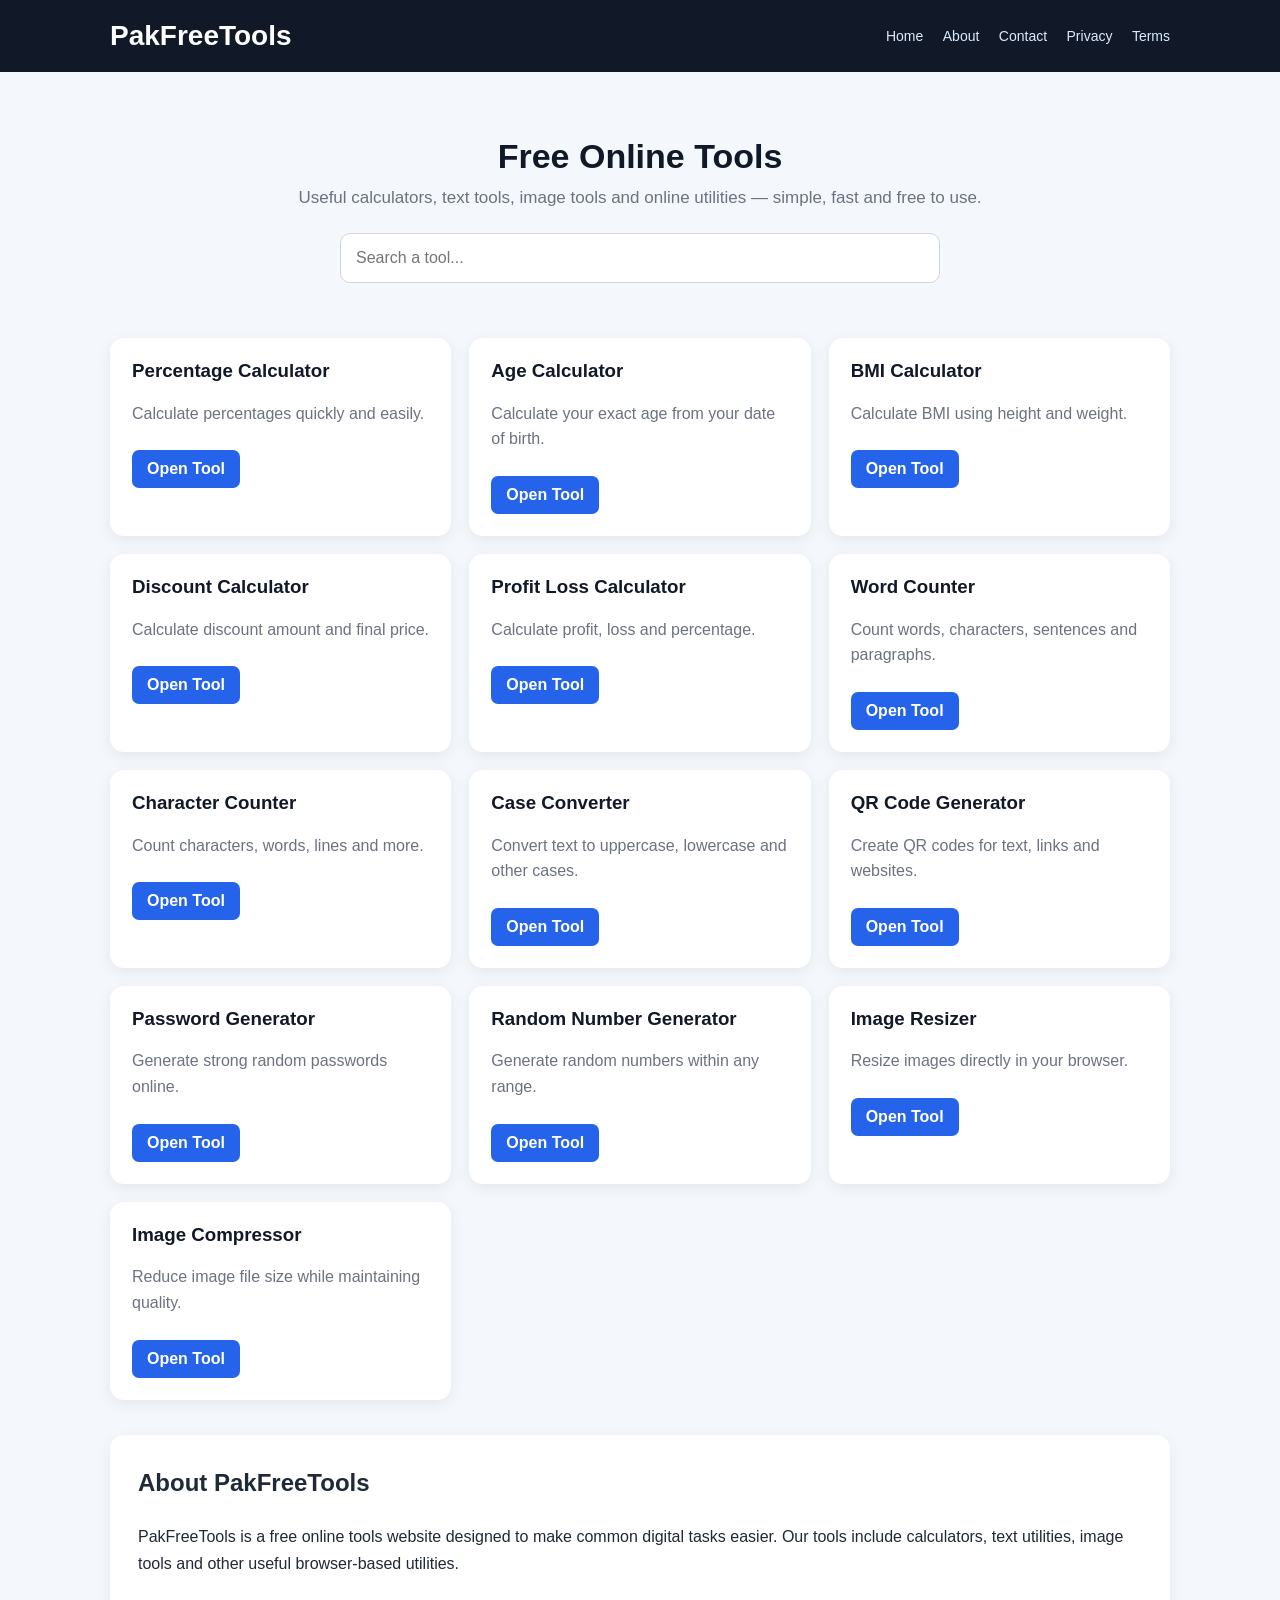
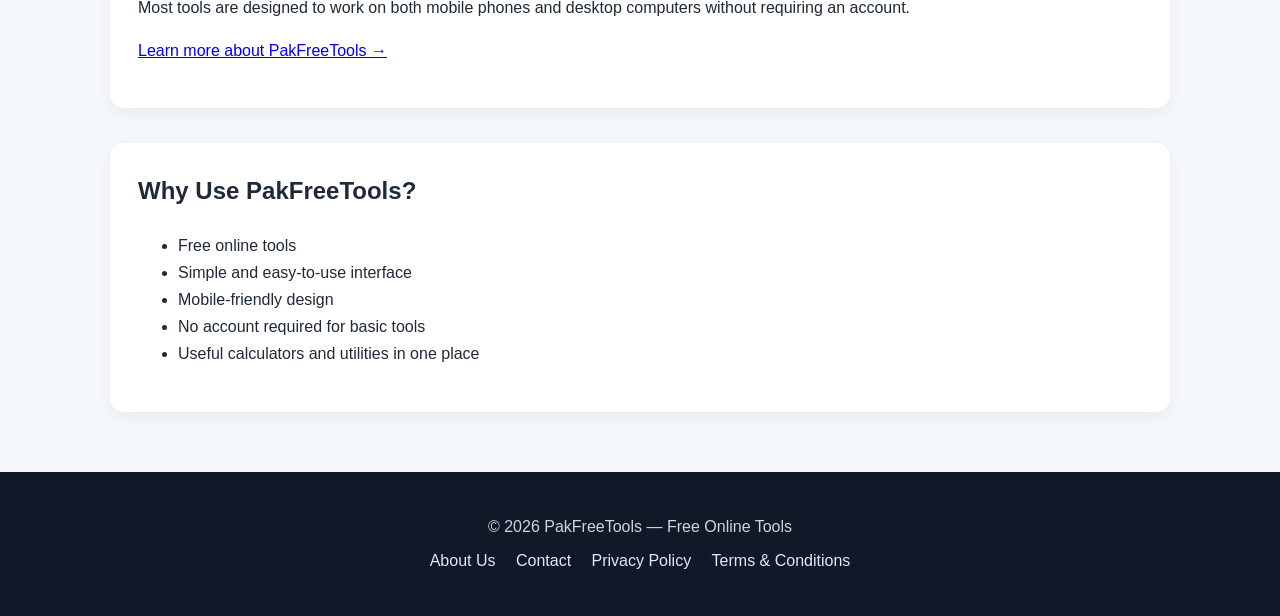
==== index.html @ 3934078e "Change" ====
<!DOCTYPE html>
<html lang="en">
<head>
<meta charset="UTF-8">
<meta name="viewport" content="width=device-width, initial-scale=1.0">

<title>PakFreeTools — Free Online Tools, Calculators & Utilities</title>

<meta name="description" content="PakFreeTools provides free online calculators, text tools, image tools and useful utilities. Fast, simple and easy to use on mobile and desktop.">

<meta name="keywords" content="free online tools, online calculators, image tools, text tools, PakFreeTools">

<link rel="canonical" href="https://wainceedits.github.io/PakFreeTools.-/">

<style>
*{
    box-sizing:border-box;
}

body{
    margin:0;
    font-family:Arial,sans-serif;
    background:#f4f7fb;
    color:#1f2937;
}

.container{
    max-width:1100px;
    margin:auto;
    padding:20px;
}

header{
    background:#111827;
    color:white;
}

.header-inner{
    display:flex;
    align-items:center;
    justify-content:space-between;
    gap:20px;
}

header h1{
    margin:0;
    font-size:28px;
}

nav a{
    color:#dbeafe;
    text-decoration:none;
    margin-left:15px;
    font-size:14px;
}

.hero{
    text-align:center;
    padding:45px 20px 30px;
}

.hero h2{
    font-size:34px;
    margin:0 0 12px;
    color:#111827;
}

.hero p{
    max-width:700px;
    margin:auto;
    color:#6b7280;
    font-size:17px;
}

.search{
    max-width:600px;
    margin:25px auto 0;
}

.search input{
    width:100%;
    padding:15px;
    border:1px solid #d1d5db;
    border-radius:10px;
    font-size:16px;
}

.tools{
    display:grid;
    grid-template-columns:repeat(3,1fr);
    gap:18px;
    margin-top:25px;
}

.tool{
    background:white;
    padding:22px;
    border-radius:14px;
    box-shadow:0 4px 15px rgba(0,0,0,.07);
    transition:.2s;
}

.tool:hover{
    transform:translateY(-3px);
}

.tool h3{
    margin-top:0;
    color:#111827;
}

.tool p{
    color:#6b7280;
    line-height:1.6;
}

.tool a{
    display:inline-block;
    margin-top:8px;
    padding:10px 15px;
    background:#2563eb;
    color:white;
    text-decoration:none;
    border-radius:7px;
    font-weight:bold;
}

.section{
    background:white;
    margin-top:35px;
    padding:28px;
    border-radius:14px;
    box-shadow:0 4px 15px rgba(0,0,0,.06);
    line-height:1.7;
}

.section h2{
    margin-top:0;
}

footer{
    margin-top:40px;
    background:#111827;
    color:#d1d5db;
    text-align:center;
    padding:30px 15px;
}

footer a{
    color:#dbeafe;
    text-decoration:none;
    margin:0 8px;
}

@media(max-width:850px){
    .tools{
        grid-template-columns:repeat(2,1fr);
    }

    .header-inner{
        display:block;
    }

    nav{
        margin-top:12px;
    }

    nav a{
        margin-left:0;
        margin-right:12px;
    }
}

@media(max-width:600px){
    .tools{
        grid-template-columns:1fr;
    }

    .hero h2{
        font-size:28px;
    }

    header h1{
        font-size:24px;
    }
}
</style>
</head>

<body>

<header>
<div class="container header-inner">

<h1>PakFreeTools</h1>

<nav>
<a href="./">Home</a>
<a href="./about/">About</a>
<a href="./contact/">Contact</a>
<a href="./privacy-policy/">Privacy</a>
<a href="./terms/">Terms</a>
</nav>

</div>
</header>

<main class="container">

<section class="hero">

<h2>Free Online Tools</h2>

<p>
Useful calculators, text tools, image tools and online utilities —
simple, fast and free to use.
</p>

<div class="search">
<input
type="search"
id="searchInput"
placeholder="Search a tool..."
onkeyup="searchTools()">
</div>

</section>

<section class="tools" id="tools">

<div class="tool">
<h3>Percentage Calculator</h3>
<p>Calculate percentages quickly and easily.</p>
<a href="./percentage-calculator/">Open Tool</a>
</div>

<div class="tool">
<h3>Age Calculator</h3>
<p>Calculate your exact age from your date of birth.</p>
<a href="./age-calculator/">Open Tool</a>
</div>

<div class="tool">
<h3>BMI Calculator</h3>
<p>Calculate BMI using height and weight.</p>
<a href="./bmi-calculator/">Open Tool</a>
</div>

<div class="tool">
<h3>Discount Calculator</h3>
<p>Calculate discount amount and final price.</p>
<a href="./discount-calculator/">Open Tool</a>
</div>

<div class="tool">
<h3>Profit Loss Calculator</h3>
<p>Calculate profit, loss and percentage.</p>
<a href="./profit-loss-calculator/">Open Tool</a>
</div>

<div class="tool">
<h3>Word Counter</h3>
<p>Count words, characters, sentences and paragraphs.</p>
<a href="./word-counter/">Open Tool</a>
</div>

<div class="tool">
<h3>Character Counter</h3>
<p>Count characters, words, lines and more.</p>
<a href="./character-counter/">Open Tool</a>
</div>

<div class="tool">
<h3>Case Converter</h3>
<p>Convert text to uppercase, lowercase and other cases.</p>
<a href="./case-converter/">Open Tool</a>
</div>

<div class="tool">
<h3>QR Code Generator</h3>
<p>Create QR codes for text, links and websites.</p>
<a href="./qr-code-generator/">Open Tool</a>
</div>

<div class="tool">
<h3>Password Generator</h3>
<p>Generate strong random passwords online.</p>
<a href="./password-generator/">Open Tool</a>
</div>

<div class="tool">
<h3>Random Number Generator</h3>
<p>Generate random numbers within any range.</p>
<a href="./random-number-generator/">Open Tool</a>
</div>

<div class="tool">
<h3>Image Resizer</h3>
<p>Resize images directly in your browser.</p>
<a href="./image-resizer/">Open Tool</a>
</div>

<div class="tool">
<h3>Image Compressor</h3>
<p>Reduce image file size while maintaining quality.</p>
<a href="./image-compressor/">Open Tool</a>
</div>

</section>

<section class="section">

<h2>About PakFreeTools</h2>

<p>
PakFreeTools is a free online tools website designed to make common
digital tasks easier. Our tools include calculators, text utilities,
image tools and other useful browser-based utilities.
</p>

<p>
Most tools are designed to work on both mobile phones and desktop
computers without requiring an account.
</p>

<p>
<a href="./about/">Learn more about PakFreeTools →</a>
</p>

</section>

<section class="section">

<h2>Why Use PakFreeTools?</h2>

<ul>
<li>Free online tools</li>
<li>Simple and easy-to-use interface</li>
<li>Mobile-friendly design</li>
<li>No account required for basic tools</li>
<li>Useful calculators and utilities in one place</li>
</ul>

</section>

</main>

<footer>

<p>© 2026 PakFreeTools — Free Online Tools</p>

<p>
<a href="./about/">About Us</a>
<a href="./contact/">Contact</a>
<a href="./privacy-policy/">Privacy Policy</a>
<a href="./terms/">Terms & Conditions</a>
</p>

</footer>

<script>

function searchTools(){

    const input =
        document.getElementById("searchInput")
        .value
        .toLowerCase();

    const tools =
        document.querySelectorAll(".tool");

    tools.forEach(function(tool){

        const text =
            tool.textContent.toLowerCase();

        if(text.includes(input)){
            tool.style.display = "";
        }else{
            tool.style.display = "none";
        }

    });
}

</script>

</body>
</html>
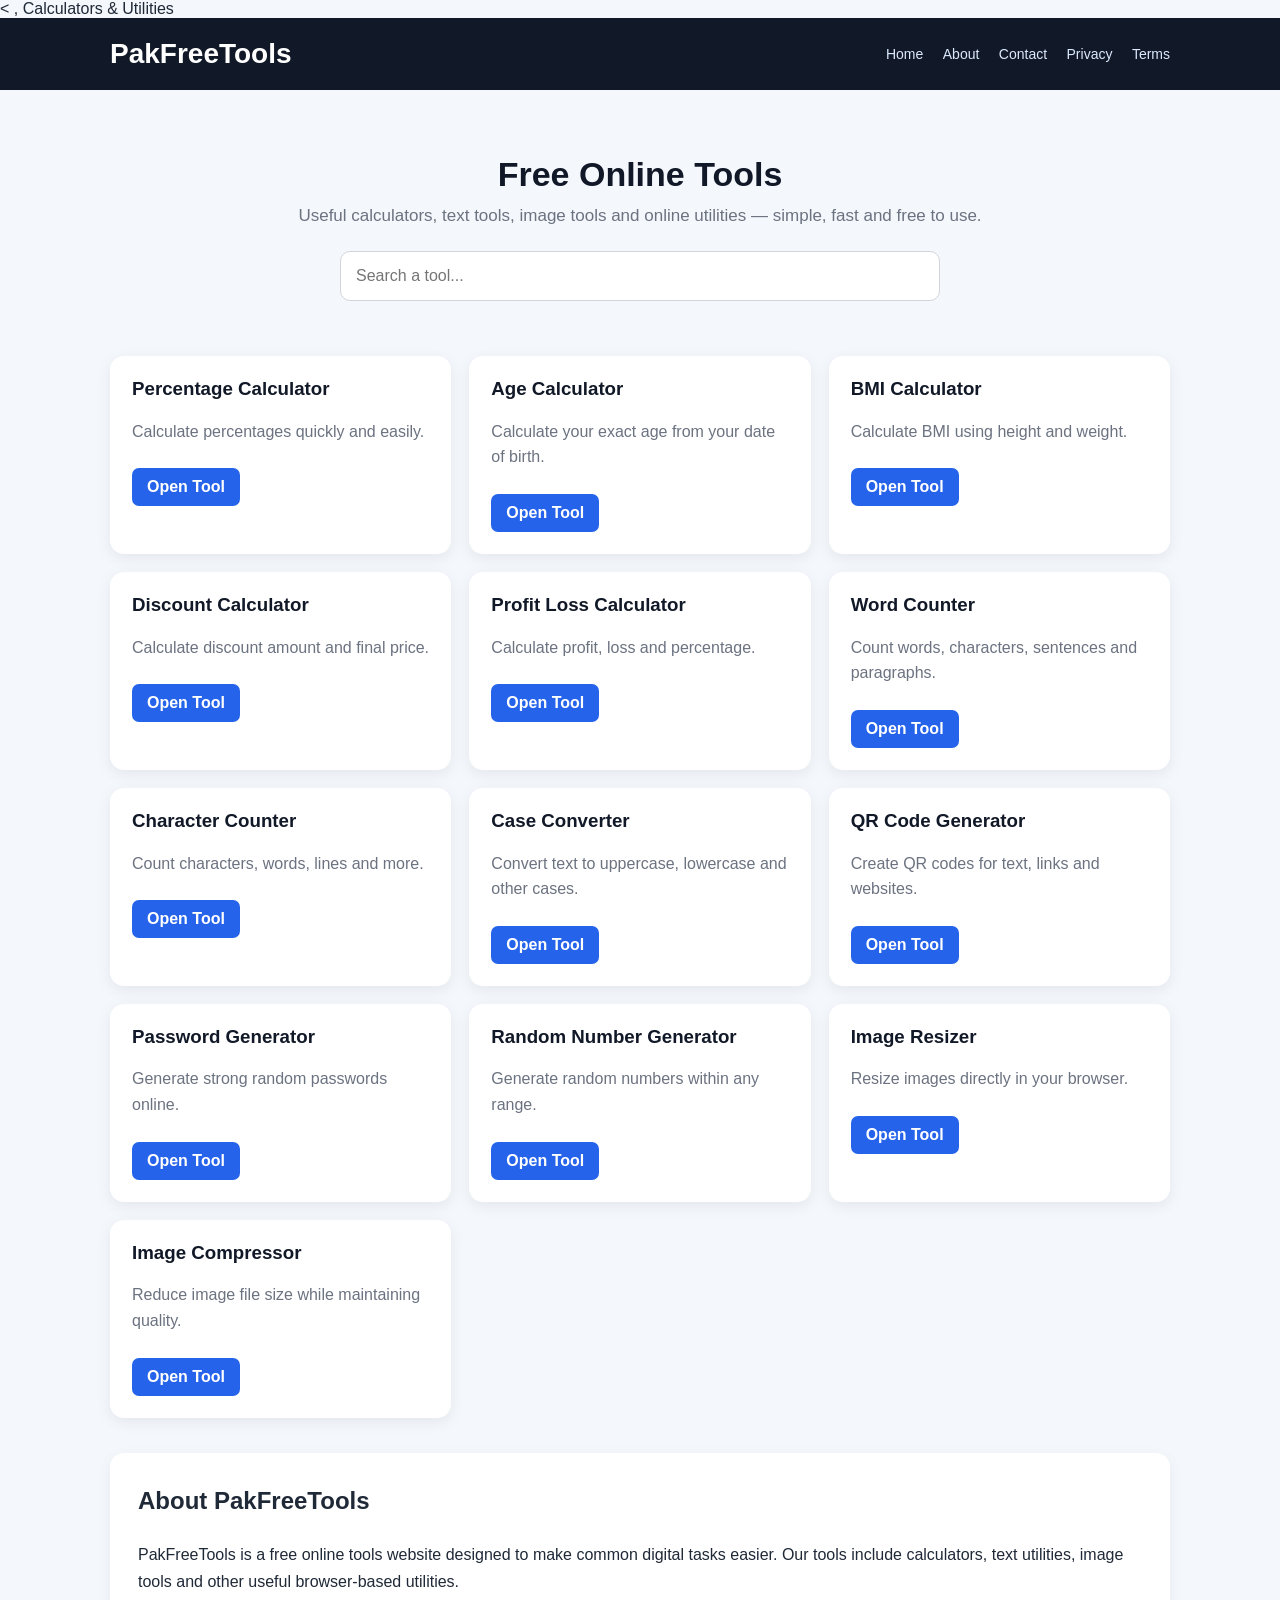
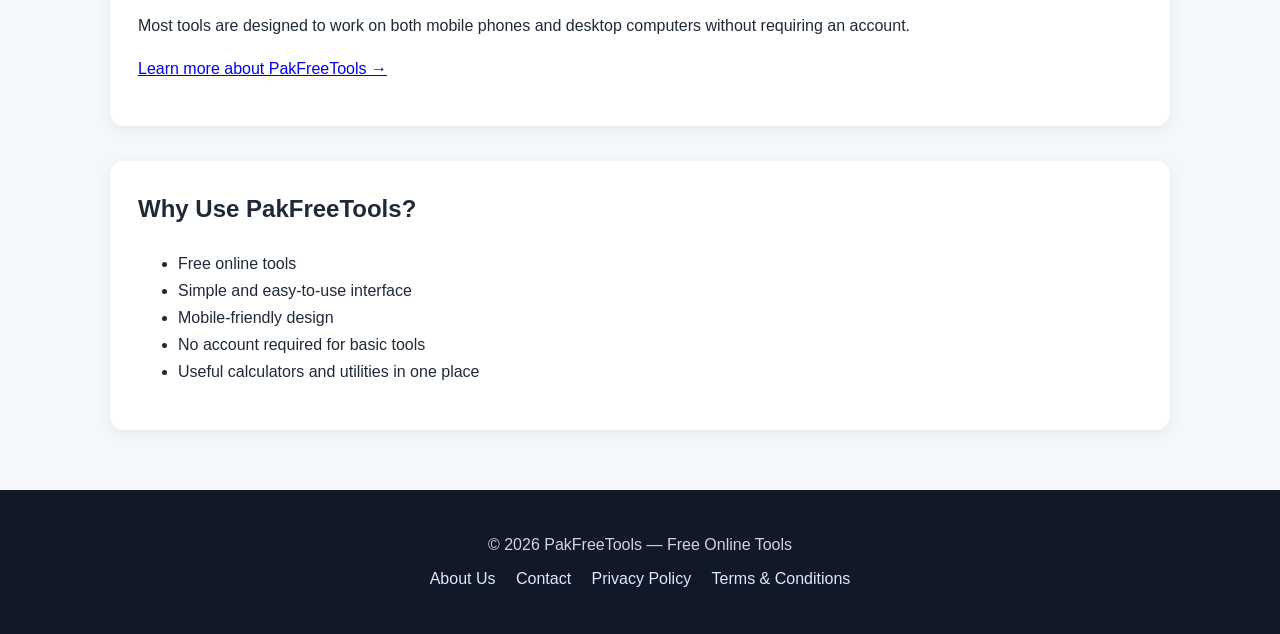
==== commit d692ac2a: "Change" ====
--- a/index.html
+++ b/index.html
@@ -1,10 +1,13 @@
-<!DOCTYPE html>
+<<!DOCTYPE html>
 <html lang="en">
 <head>
+
+<meta name="google-site-verification" content="kO3zowAnTtCHUGqWHjEkY0MkT7HlPo7uYeI5sk4YpXY" />
+
 <meta charset="UTF-8">
 <meta name="viewport" content="width=device-width, initial-scale=1.0">
 
-<title>PakFreeTools — Free Online Tools, Calculators & Utilities</title>
+<title>PakFreeTools — Free Online Tools</title> , Calculators & Utilities</title>
 
 <meta name="description" content="PakFreeTools provides free online calculators, text tools, image tools and useful utilities. Fast, simple and easy to use on mobile and desktop.">
 
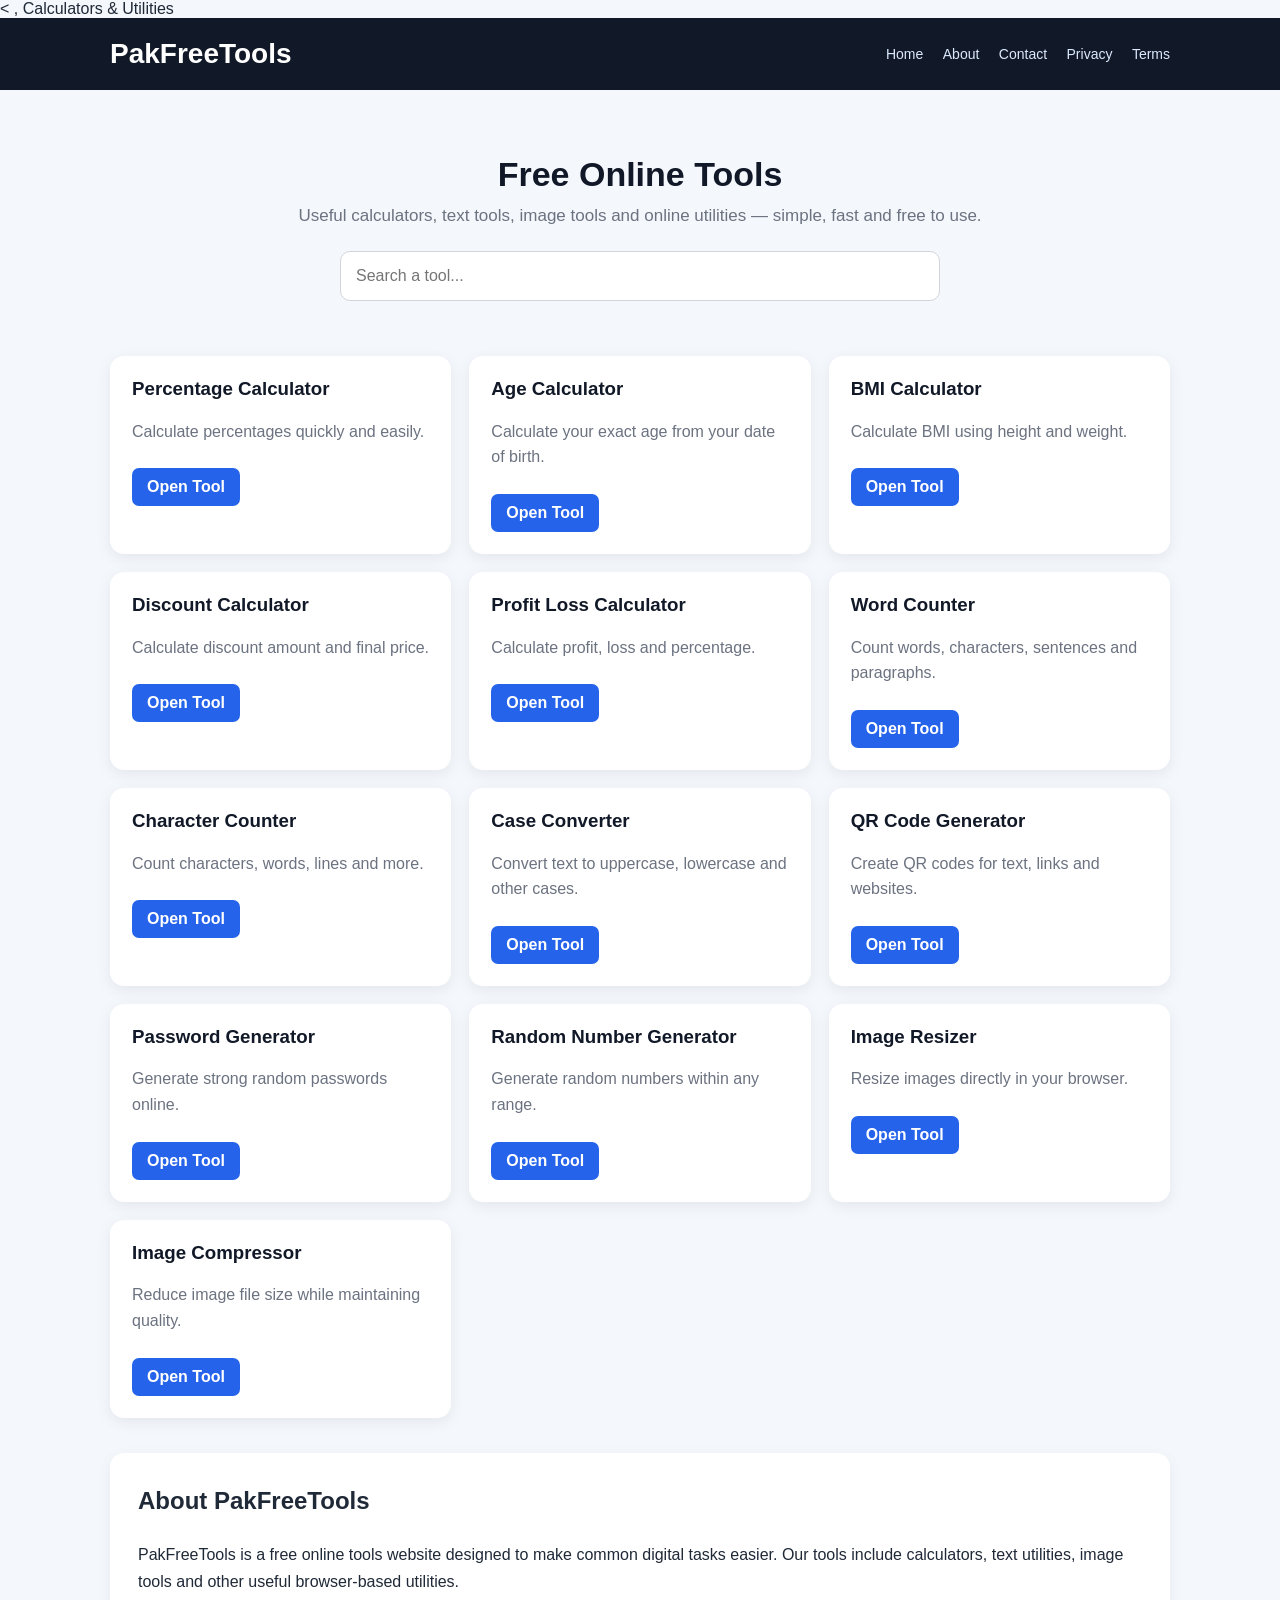
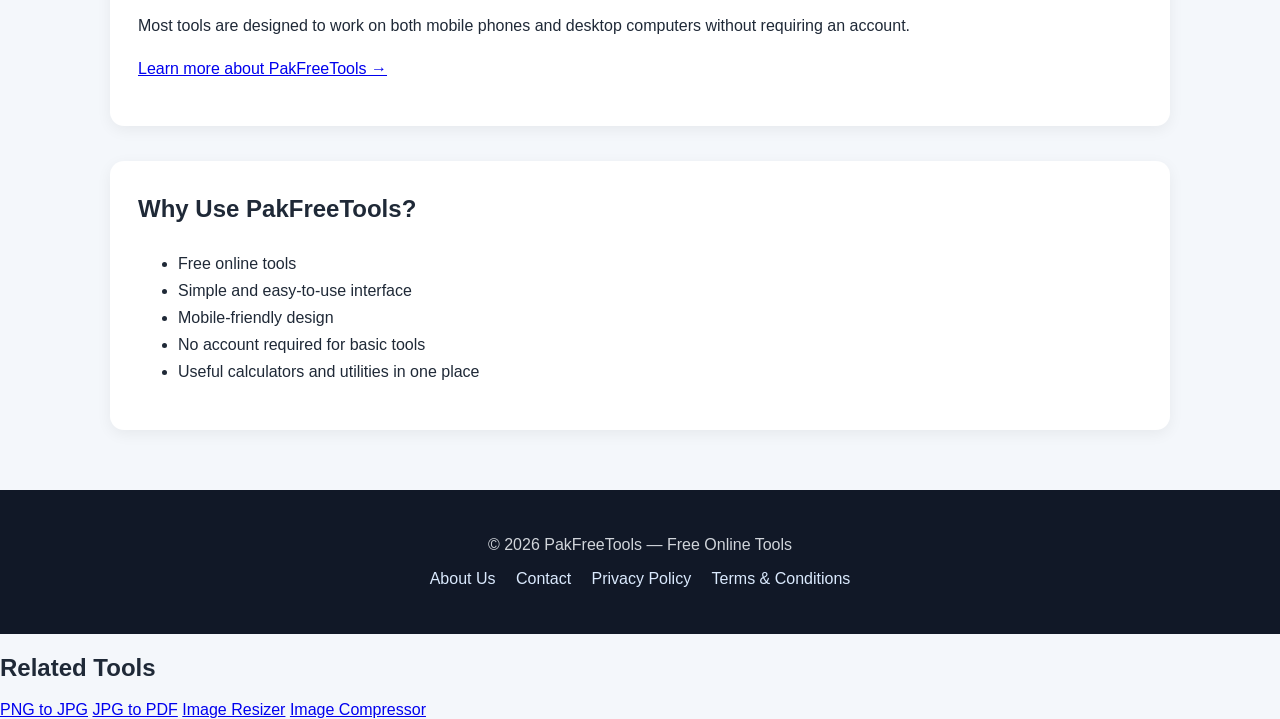
==== commit 26234d38: "Change" ====
--- a/index.html
+++ b/index.html
@@ -3,7 +3,23 @@
 <head>
 
 <meta name="google-site-verification" content="kO3zowAnTtCHUGqWHjEkY0MkT7HlPo7uYeI5sk4YpXY" />
-
+<script type="application/ld+json">
+{
+  "@context": "https://schema.org",
+  "@type": "WebSite",
+  "name": "PakFreeTools",
+  "url": "https://wainceedits.github.io/PakFreeTools.-/",
+  "description": "Free online tools including calculators, text tools, image tools and useful utilities.",
+  "potentialAction": {
+    "@type": "SearchAction",
+    "target": {
+      "@type": "EntryPoint",
+      "urlTemplate": "https://wainceedits.github.io/PakFreeTools.-/?q={search_term_string}"
+    },
+    "query-input": "required name=search_term_string"
+  }
+}
+</script>
 <meta charset="UTF-8">
 <meta name="viewport" content="width=device-width, initial-scale=1.0">
 
@@ -391,3 +407,11 @@
 
 </body>
 </html>
+<div class="related-tools">
+  <h2>Related Tools</h2>
+
+  <a href="../png-to-jpg/">PNG to JPG</a>
+  <a href="../jpg-to-pdf/">JPG to PDF</a>
+  <a href="../image-resizer/">Image Resizer</a>
+  <a href="../image-compressor/">Image Compressor</a>
+</div>
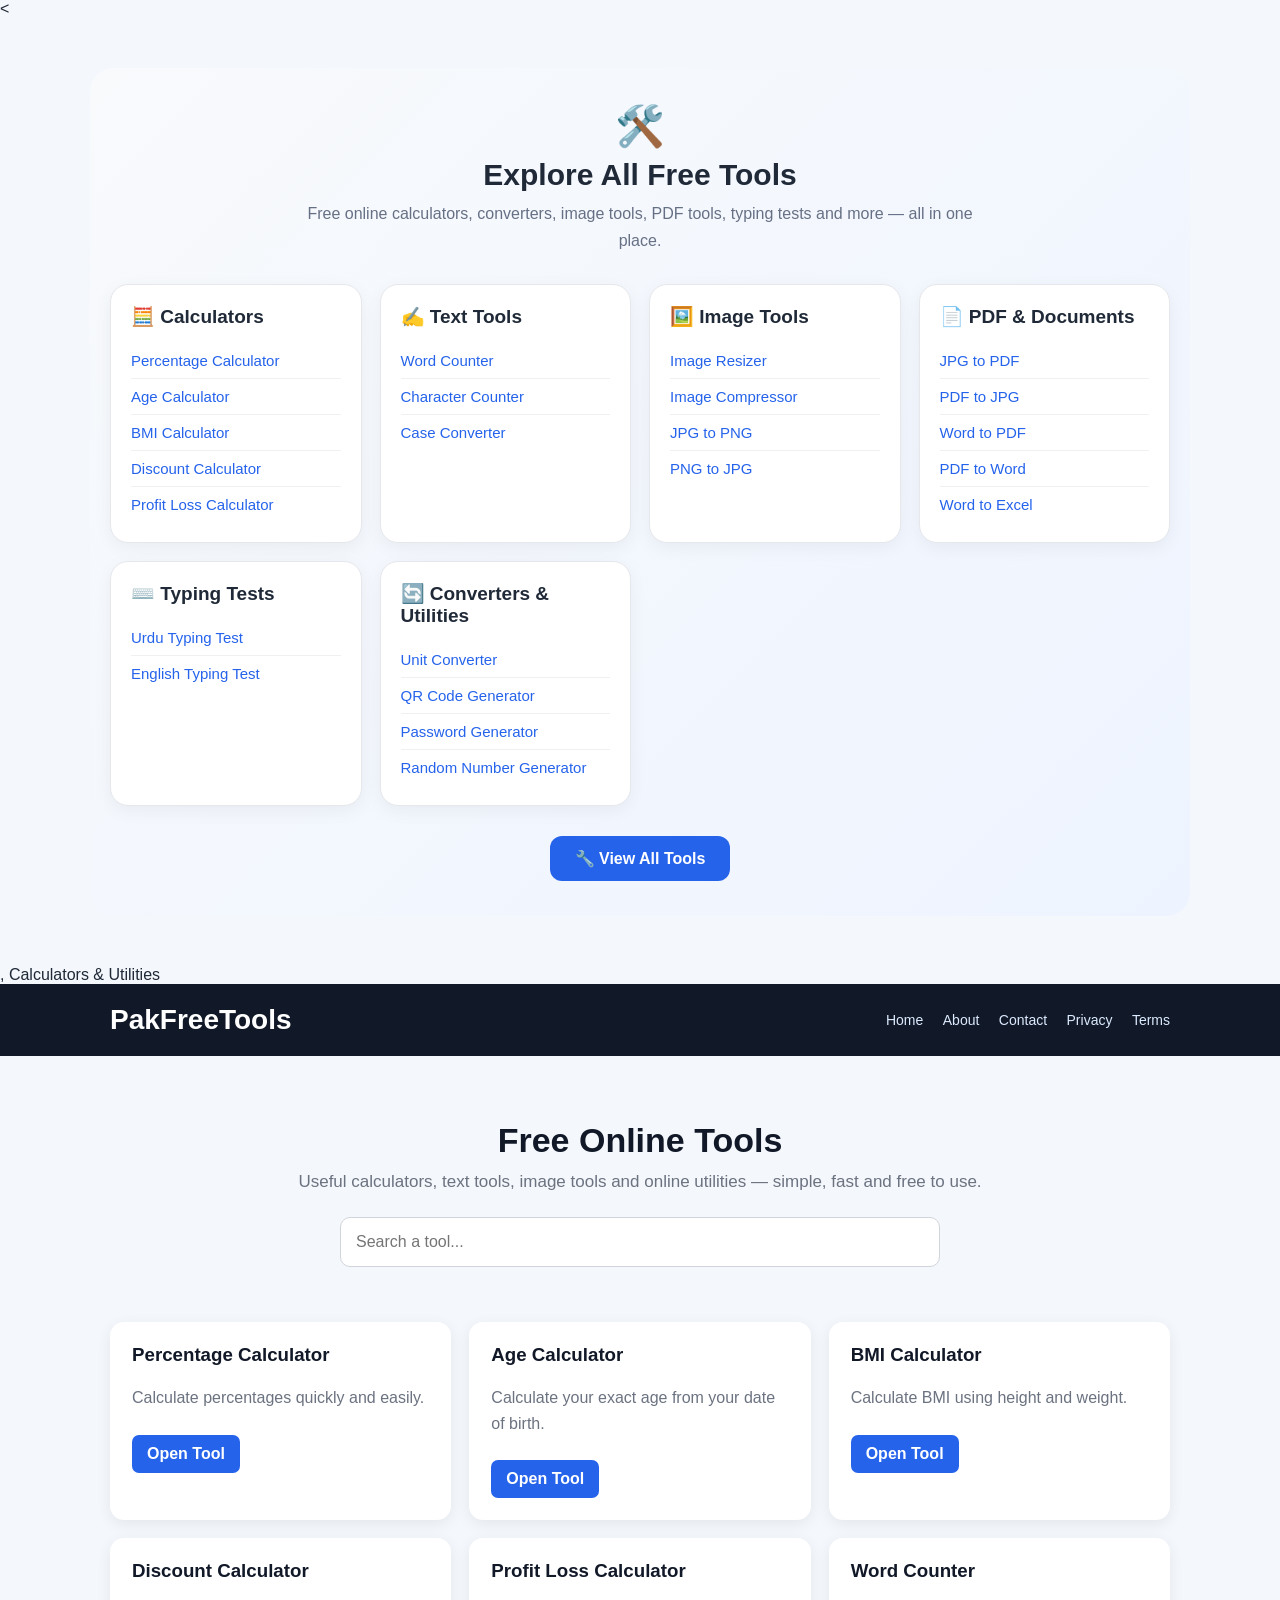
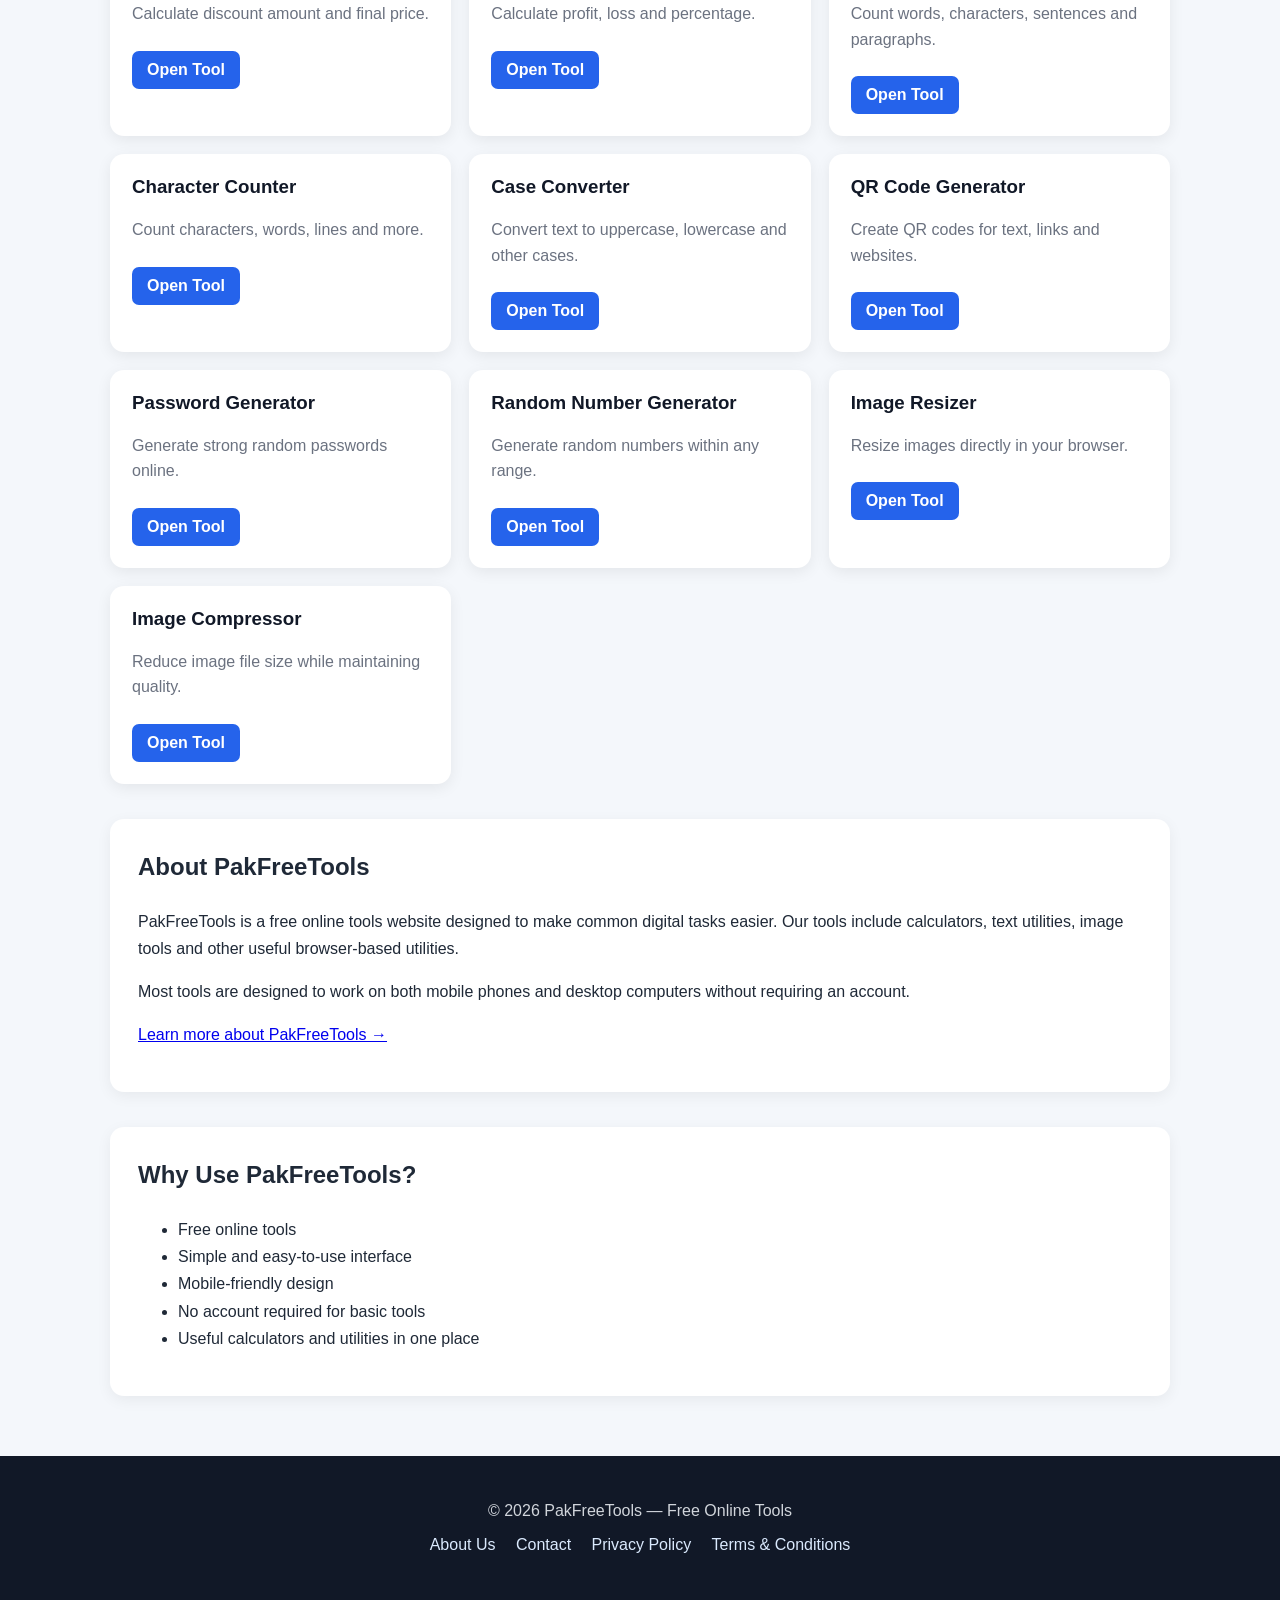
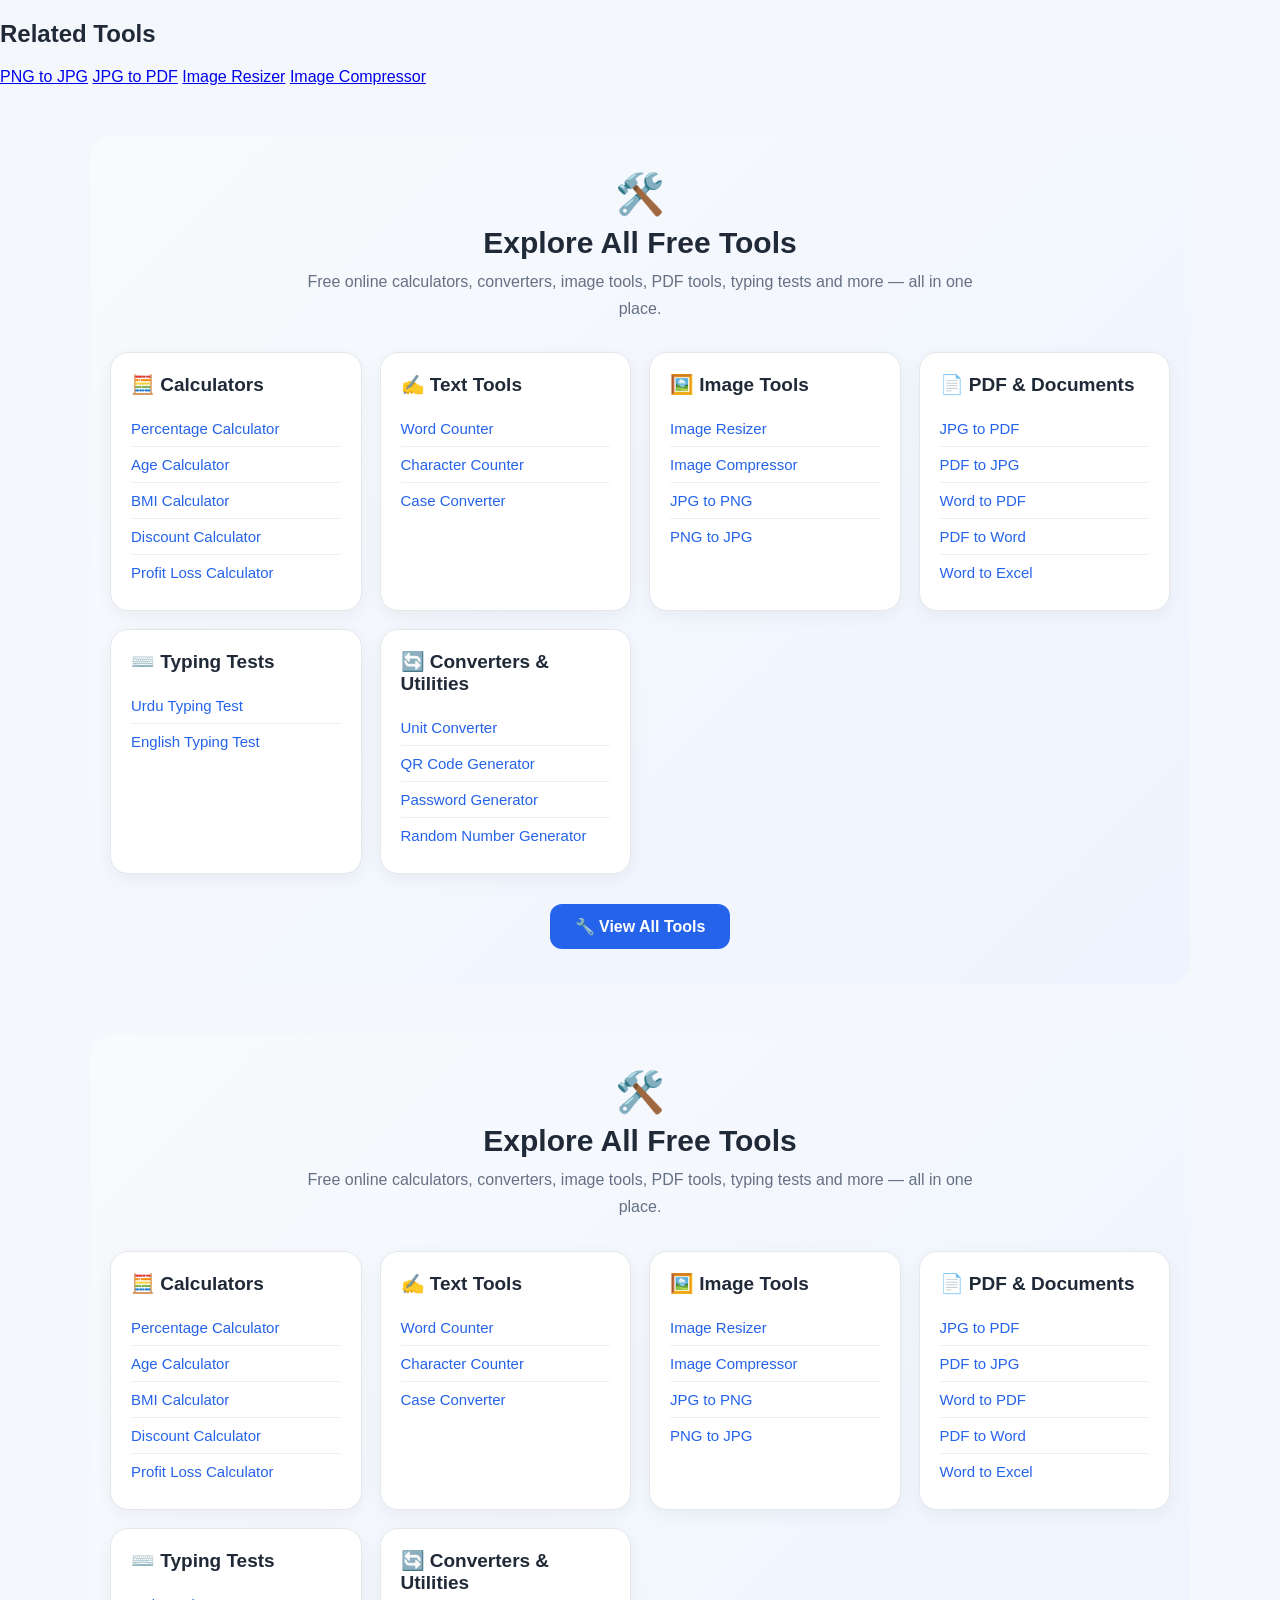
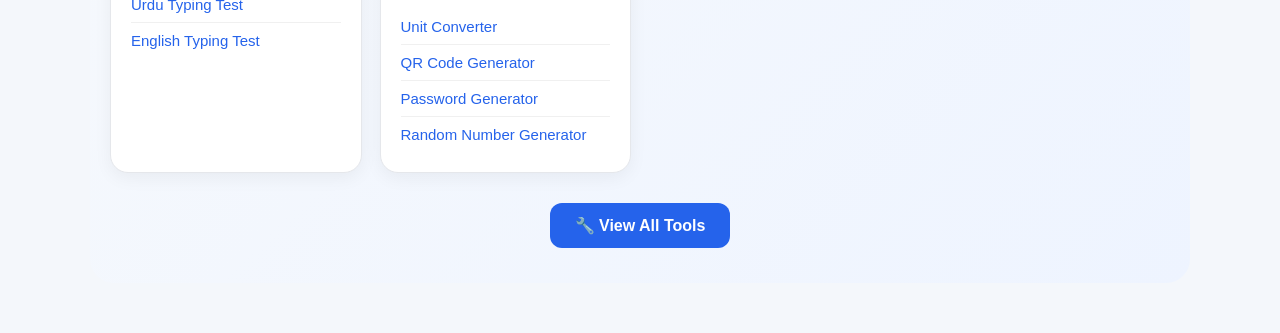
==== commit ad8e4694: "Change" ====
--- a/index.html
+++ b/index.html
@@ -1,7 +1,189 @@
 <<!DOCTYPE html>
 <html lang="en">
 <head>
-
+<!-- PakFreeTools All Tools -->
+<section class="all-tools-section">
+
+  <div class="all-tools-header">
+    <span>🛠️</span>
+    <h2>Explore All Free Tools</h2>
+    <p>
+      Free online calculators, converters, image tools, PDF tools,
+      typing tests and more — all in one place.
+    </p>
+  </div>
+
+  <div class="tool-categories">
+
+    <!-- Calculators -->
+    <div class="tool-category">
+      <h3>🧮 Calculators</h3>
+
+      <a href="./percentage-calculator/">Percentage Calculator</a>
+      <a href="./age-calculator/">Age Calculator</a>
+      <a href="./bmi-calculator/">BMI Calculator</a>
+      <a href="./discount-calculator/">Discount Calculator</a>
+      <a href="./profit-loss-calculator/">Profit Loss Calculator</a>
+    </div>
+
+    <!-- Text Tools -->
+    <div class="tool-category">
+      <h3>✍️ Text Tools</h3>
+
+      <a href="./word-counter/">Word Counter</a>
+      <a href="./character-counter/">Character Counter</a>
+      <a href="./case-converter/">Case Converter</a>
+    </div>
+
+    <!-- Image Tools -->
+    <div class="tool-category">
+      <h3>🖼️ Image Tools</h3>
+
+      <a href="./image-resizer/">Image Resizer</a>
+      <a href="./image-compressor/">Image Compressor</a>
+      <a href="./jpg-to-png/">JPG to PNG</a>
+      <a href="./png-to-jpg/">PNG to JPG</a>
+    </div>
+
+    <!-- PDF & Documents -->
+    <div class="tool-category">
+      <h3>📄 PDF & Documents</h3>
+
+      <a href="./jpg-to-pdf/">JPG to PDF</a>
+      <a href="./pdf-to-jpg/">PDF to JPG</a>
+      <a href="./word-to-pdf/">Word to PDF</a>
+      <a href="./pdf-to-word/">PDF to Word</a>
+      <a href="./word-to-excel/">Word to Excel</a>
+    </div>
+
+    <!-- Typing -->
+    <div class="tool-category">
+      <h3>⌨️ Typing Tests</h3>
+
+      <a href="./urdu-typing-test/">Urdu Typing Test</a>
+      <a href="./english-typing-test/">English Typing Test</a>
+    </div>
+
+    <!-- Utilities -->
+    <div class="tool-category">
+      <h3>🔄 Converters & Utilities</h3>
+
+      <a href="./unit-converter/">Unit Converter</a>
+      <a href="./qr-code-generator/">QR Code Generator</a>
+      <a href="./password-generator/">Password Generator</a>
+      <a href="./random-number-generator/">Random Number Generator</a>
+    </div>
+
+  </div>
+
+  <a href="./tools/" class="all-tools-button">
+    🔧 View All Tools
+  </a>
+
+</section>
+
+<style>
+.all-tools-section {
+  width: min(1100px, 92%);
+  margin: 50px auto;
+  padding: 35px 20px;
+  border-radius: 24px;
+  background: linear-gradient(135deg, #f8fafc, #eef4ff);
+}
+
+.all-tools-header {
+  text-align: center;
+  margin-bottom: 30px;
+}
+
+.all-tools-header span {
+  font-size: 40px;
+}
+
+.all-tools-header h2 {
+  margin: 8px 0;
+  font-size: 30px;
+}
+
+.all-tools-header p {
+  max-width: 700px;
+  margin: auto;
+  color: #667085;
+  line-height: 1.7;
+}
+
+.tool-categories {
+  display: grid;
+  grid-template-columns: repeat(auto-fit, minmax(230px, 1fr));
+  gap: 18px;
+}
+
+.tool-category {
+  background: #ffffff;
+  padding: 20px;
+  border-radius: 18px;
+  border: 1px solid #e5e7eb;
+  box-shadow: 0 5px 18px rgba(0,0,0,.05);
+}
+
+.tool-category h3 {
+  margin: 0 0 15px;
+  font-size: 19px;
+}
+
+.tool-category a {
+  display: block;
+  padding: 9px 0;
+  color: #2563eb;
+  text-decoration: none;
+  font-size: 15px;
+  border-bottom: 1px solid #f0f0f0;
+}
+
+.tool-category a:last-child {
+  border-bottom: none;
+}
+
+.tool-category a:hover {
+  color: #111827;
+  padding-left: 4px;
+}
+
+.all-tools-button {
+  display: block;
+  width: fit-content;
+  margin: 30px auto 0;
+  padding: 13px 25px;
+  background: #2563eb;
+  color: white;
+  text-decoration: none;
+  border-radius: 12px;
+  font-weight: 700;
+  transition: .2s;
+}
+
+.all-tools-button:hover {
+  background: #1d4ed8;
+  transform: translateY(-2px);
+}
+
+@media (max-width: 600px) {
+
+  .all-tools-section {
+    width: 94%;
+    padding: 28px 15px;
+  }
+
+  .all-tools-header h2 {
+    font-size: 25px;
+  }
+
+  .tool-categories {
+    grid-template-columns: 1fr;
+  }
+
+}
+</style>
 <meta name="google-site-verification" content="kO3zowAnTtCHUGqWHjEkY0MkT7HlPo7uYeI5sk4YpXY" />
 <script type="application/ld+json">
 {
@@ -415,3 +597,369 @@
   <a href="../image-resizer/">Image Resizer</a>
   <a href="../image-compressor/">Image Compressor</a>
 </div>
+<!-- PakFreeTools All Tools -->
+<section class="all-tools-section">
+
+  <div class="all-tools-header">
+    <span>🛠️</span>
+    <h2>Explore All Free Tools</h2>
+    <p>
+      Free online calculators, converters, image tools, PDF tools,
+      typing tests and more — all in one place.
+    </p>
+  </div>
+
+  <div class="tool-categories">
+
+    <!-- Calculators -->
+    <div class="tool-category">
+      <h3>🧮 Calculators</h3>
+
+      <a href="./percentage-calculator/">Percentage Calculator</a>
+      <a href="./age-calculator/">Age Calculator</a>
+      <a href="./bmi-calculator/">BMI Calculator</a>
+      <a href="./discount-calculator/">Discount Calculator</a>
+      <a href="./profit-loss-calculator/">Profit Loss Calculator</a>
+    </div>
+
+    <!-- Text Tools -->
+    <div class="tool-category">
+      <h3>✍️ Text Tools</h3>
+
+      <a href="./word-counter/">Word Counter</a>
+      <a href="./character-counter/">Character Counter</a>
+      <a href="./case-converter/">Case Converter</a>
+    </div>
+
+    <!-- Image Tools -->
+    <div class="tool-category">
+      <h3>🖼️ Image Tools</h3>
+
+      <a href="./image-resizer/">Image Resizer</a>
+      <a href="./image-compressor/">Image Compressor</a>
+      <a href="./jpg-to-png/">JPG to PNG</a>
+      <a href="./png-to-jpg/">PNG to JPG</a>
+    </div>
+
+    <!-- PDF & Documents -->
+    <div class="tool-category">
+      <h3>📄 PDF & Documents</h3>
+
+      <a href="./jpg-to-pdf/">JPG to PDF</a>
+      <a href="./pdf-to-jpg/">PDF to JPG</a>
+      <a href="./word-to-pdf/">Word to PDF</a>
+      <a href="./pdf-to-word/">PDF to Word</a>
+      <a href="./word-to-excel/">Word to Excel</a>
+    </div>
+
+    <!-- Typing -->
+    <div class="tool-category">
+      <h3>⌨️ Typing Tests</h3>
+
+      <a href="./urdu-typing-test/">Urdu Typing Test</a>
+      <a href="./english-typing-test/">English Typing Test</a>
+    </div>
+
+    <!-- Utilities -->
+    <div class="tool-category">
+      <h3>🔄 Converters & Utilities</h3>
+
+      <a href="./unit-converter/">Unit Converter</a>
+      <a href="./qr-code-generator/">QR Code Generator</a>
+      <a href="./password-generator/">Password Generator</a>
+      <a href="./random-number-generator/">Random Number Generator</a>
+    </div>
+
+  </div>
+
+  <a href="./tools/" class="all-tools-button">
+    🔧 View All Tools
+  </a>
+
+</section>
+
+<style>
+.all-tools-section {
+  width: min(1100px, 92%);
+  margin: 50px auto;
+  padding: 35px 20px;
+  border-radius: 24px;
+  background: linear-gradient(135deg, #f8fafc, #eef4ff);
+}
+
+.all-tools-header {
+  text-align: center;
+  margin-bottom: 30px;
+}
+
+.all-tools-header span {
+  font-size: 40px;
+}
+
+.all-tools-header h2 {
+  margin: 8px 0;
+  font-size: 30px;
+}
+
+.all-tools-header p {
+  max-width: 700px;
+  margin: auto;
+  color: #667085;
+  line-height: 1.7;
+}
+
+.tool-categories {
+  display: grid;
+  grid-template-columns: repeat(auto-fit, minmax(230px, 1fr));
+  gap: 18px;
+}
+
+.tool-category {
+  background: #ffffff;
+  padding: 20px;
+  border-radius: 18px;
+  border: 1px solid #e5e7eb;
+  box-shadow: 0 5px 18px rgba(0,0,0,.05);
+}
+
+.tool-category h3 {
+  margin: 0 0 15px;
+  font-size: 19px;
+}
+
+.tool-category a {
+  display: block;
+  padding: 9px 0;
+  color: #2563eb;
+  text-decoration: none;
+  font-size: 15px;
+  border-bottom: 1px solid #f0f0f0;
+}
+
+.tool-category a:last-child {
+  border-bottom: none;
+}
+
+.tool-category a:hover {
+  color: #111827;
+  padding-left: 4px;
+}
+
+.all-tools-button {
+  display: block;
+  width: fit-content;
+  margin: 30px auto 0;
+  padding: 13px 25px;
+  background: #2563eb;
+  color: white;
+  text-decoration: none;
+  border-radius: 12px;
+  font-weight: 700;
+  transition: .2s;
+}
+
+.all-tools-button:hover {
+  background: #1d4ed8;
+  transform: translateY(-2px);
+}
+
+@media (max-width: 600px) {
+
+  .all-tools-section {
+    width: 94%;
+    padding: 28px 15px;
+  }
+
+  .all-tools-header h2 {
+    font-size: 25px;
+  }
+
+  .tool-categories {
+    grid-template-columns: 1fr;
+  }
+
+}
+</style>
+<!-- PakFreeTools All Tools -->
+<section class="all-tools-section">
+
+  <div class="all-tools-header">
+    <span>🛠️</span>
+    <h2>Explore All Free Tools</h2>
+    <p>
+      Free online calculators, converters, image tools, PDF tools,
+      typing tests and more — all in one place.
+    </p>
+  </div>
+
+  <div class="tool-categories">
+
+    <!-- Calculators -->
+    <div class="tool-category">
+      <h3>🧮 Calculators</h3>
+
+      <a href="./percentage-calculator/">Percentage Calculator</a>
+      <a href="./age-calculator/">Age Calculator</a>
+      <a href="./bmi-calculator/">BMI Calculator</a>
+      <a href="./discount-calculator/">Discount Calculator</a>
+      <a href="./profit-loss-calculator/">Profit Loss Calculator</a>
+    </div>
+
+    <!-- Text Tools -->
+    <div class="tool-category">
+      <h3>✍️ Text Tools</h3>
+
+      <a href="./word-counter/">Word Counter</a>
+      <a href="./character-counter/">Character Counter</a>
+      <a href="./case-converter/">Case Converter</a>
+    </div>
+
+    <!-- Image Tools -->
+    <div class="tool-category">
+      <h3>🖼️ Image Tools</h3>
+
+      <a href="./image-resizer/">Image Resizer</a>
+      <a href="./image-compressor/">Image Compressor</a>
+      <a href="./jpg-to-png/">JPG to PNG</a>
+      <a href="./png-to-jpg/">PNG to JPG</a>
+    </div>
+
+    <!-- PDF & Documents -->
+    <div class="tool-category">
+      <h3>📄 PDF & Documents</h3>
+
+      <a href="./jpg-to-pdf/">JPG to PDF</a>
+      <a href="./pdf-to-jpg/">PDF to JPG</a>
+      <a href="./word-to-pdf/">Word to PDF</a>
+      <a href="./pdf-to-word/">PDF to Word</a>
+      <a href="./word-to-excel/">Word to Excel</a>
+    </div>
+
+    <!-- Typing -->
+    <div class="tool-category">
+      <h3>⌨️ Typing Tests</h3>
+
+      <a href="./urdu-typing-test/">Urdu Typing Test</a>
+      <a href="./english-typing-test/">English Typing Test</a>
+    </div>
+
+    <!-- Utilities -->
+    <div class="tool-category">
+      <h3>🔄 Converters & Utilities</h3>
+
+      <a href="./unit-converter/">Unit Converter</a>
+      <a href="./qr-code-generator/">QR Code Generator</a>
+      <a href="./password-generator/">Password Generator</a>
+      <a href="./random-number-generator/">Random Number Generator</a>
+    </div>
+
+  </div>
+
+  <a href="./tools/" class="all-tools-button">
+    🔧 View All Tools
+  </a>
+
+</section>
+
+<style>
+.all-tools-section {
+  width: min(1100px, 92%);
+  margin: 50px auto;
+  padding: 35px 20px;
+  border-radius: 24px;
+  background: linear-gradient(135deg, #f8fafc, #eef4ff);
+}
+
+.all-tools-header {
+  text-align: center;
+  margin-bottom: 30px;
+}
+
+.all-tools-header span {
+  font-size: 40px;
+}
+
+.all-tools-header h2 {
+  margin: 8px 0;
+  font-size: 30px;
+}
+
+.all-tools-header p {
+  max-width: 700px;
+  margin: auto;
+  color: #667085;
+  line-height: 1.7;
+}
+
+.tool-categories {
+  display: grid;
+  grid-template-columns: repeat(auto-fit, minmax(230px, 1fr));
+  gap: 18px;
+}
+
+.tool-category {
+  background: #ffffff;
+  padding: 20px;
+  border-radius: 18px;
+  border: 1px solid #e5e7eb;
+  box-shadow: 0 5px 18px rgba(0,0,0,.05);
+}
+
+.tool-category h3 {
+  margin: 0 0 15px;
+  font-size: 19px;
+}
+
+.tool-category a {
+  display: block;
+  padding: 9px 0;
+  color: #2563eb;
+  text-decoration: none;
+  font-size: 15px;
+  border-bottom: 1px solid #f0f0f0;
+}
+
+.tool-category a:last-child {
+  border-bottom: none;
+}
+
+.tool-category a:hover {
+  color: #111827;
+  padding-left: 4px;
+}
+
+.all-tools-button {
+  display: block;
+  width: fit-content;
+  margin: 30px auto 0;
+  padding: 13px 25px;
+  background: #2563eb;
+  color: white;
+  text-decoration: none;
+  border-radius: 12px;
+  font-weight: 700;
+  transition: .2s;
+}
+
+.all-tools-button:hover {
+  background: #1d4ed8;
+  transform: translateY(-2px);
+}
+
+@media (max-width: 600px) {
+
+  .all-tools-section {
+    width: 94%;
+    padding: 28px 15px;
+  }
+
+  .all-tools-header h2 {
+    font-size: 25px;
+  }
+
+  .tool-categories {
+    grid-template-columns: 1fr;
+  }
+
+}
+    </style>
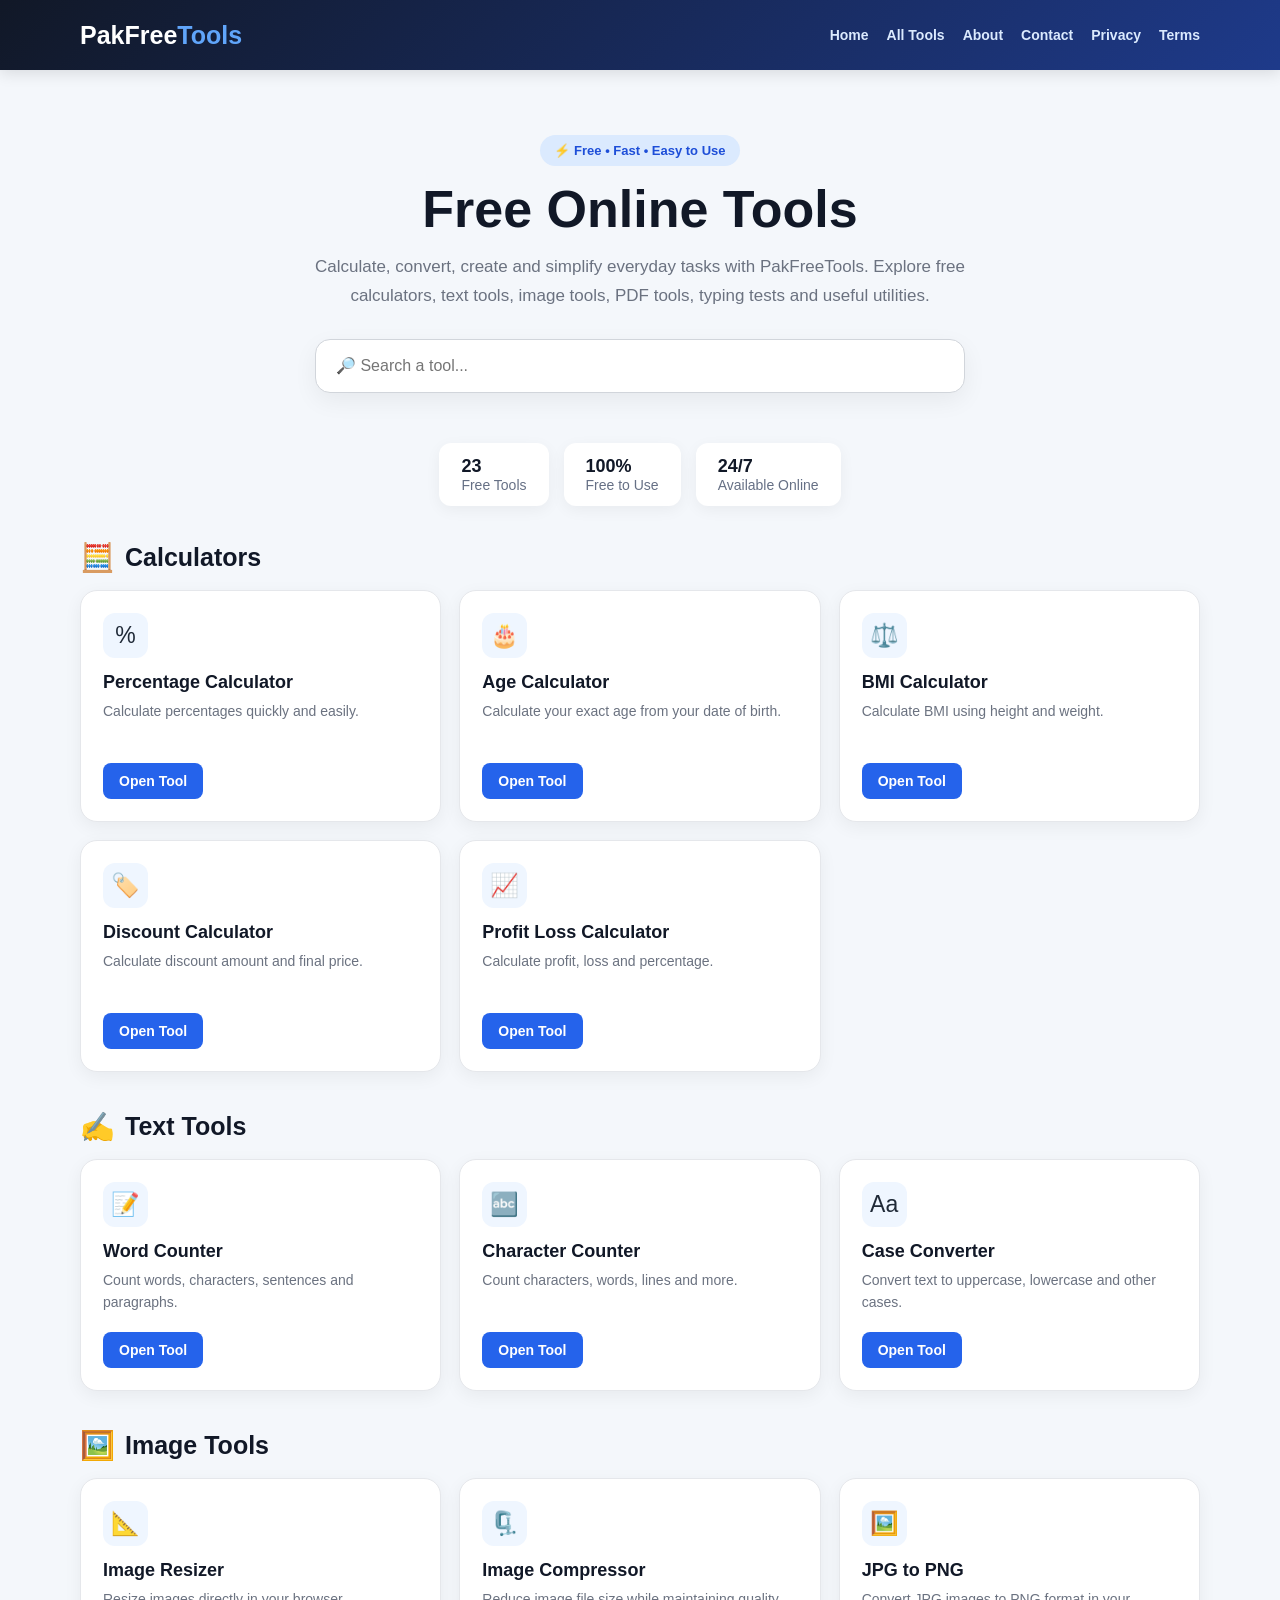
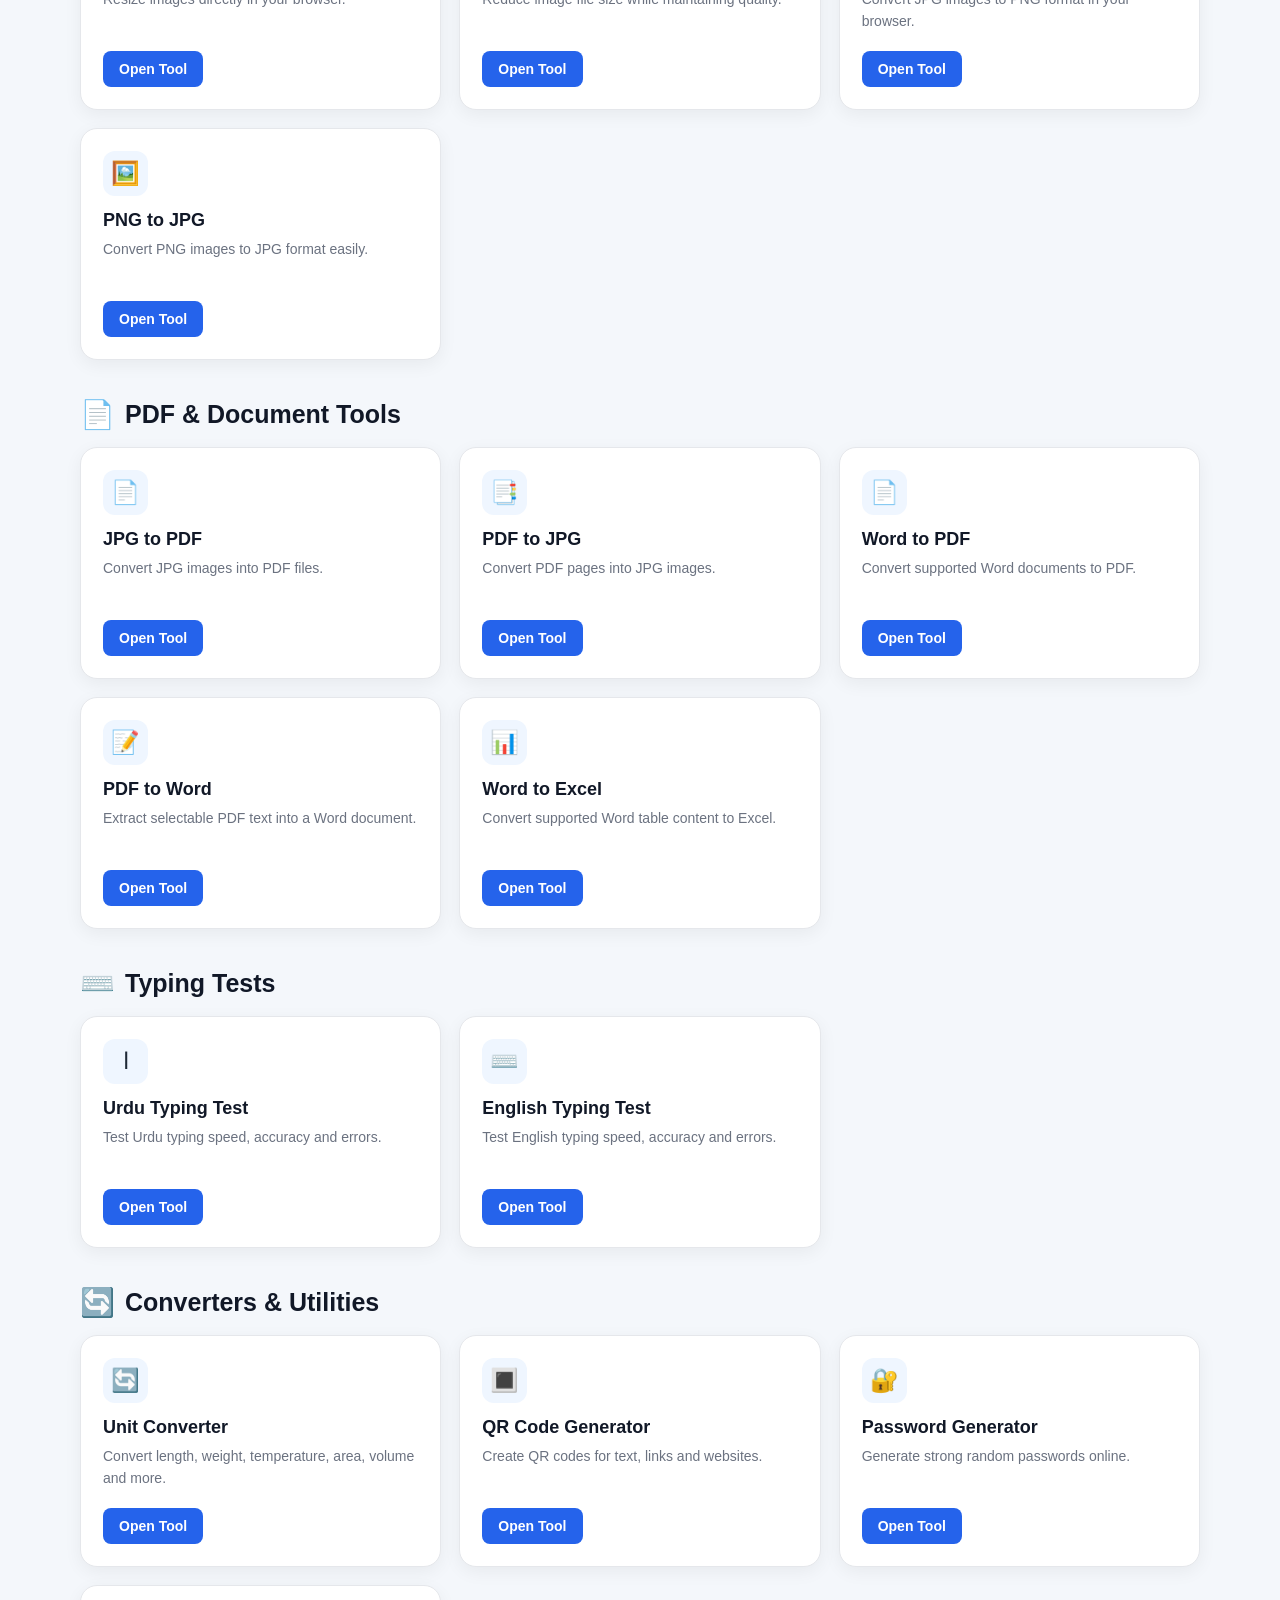
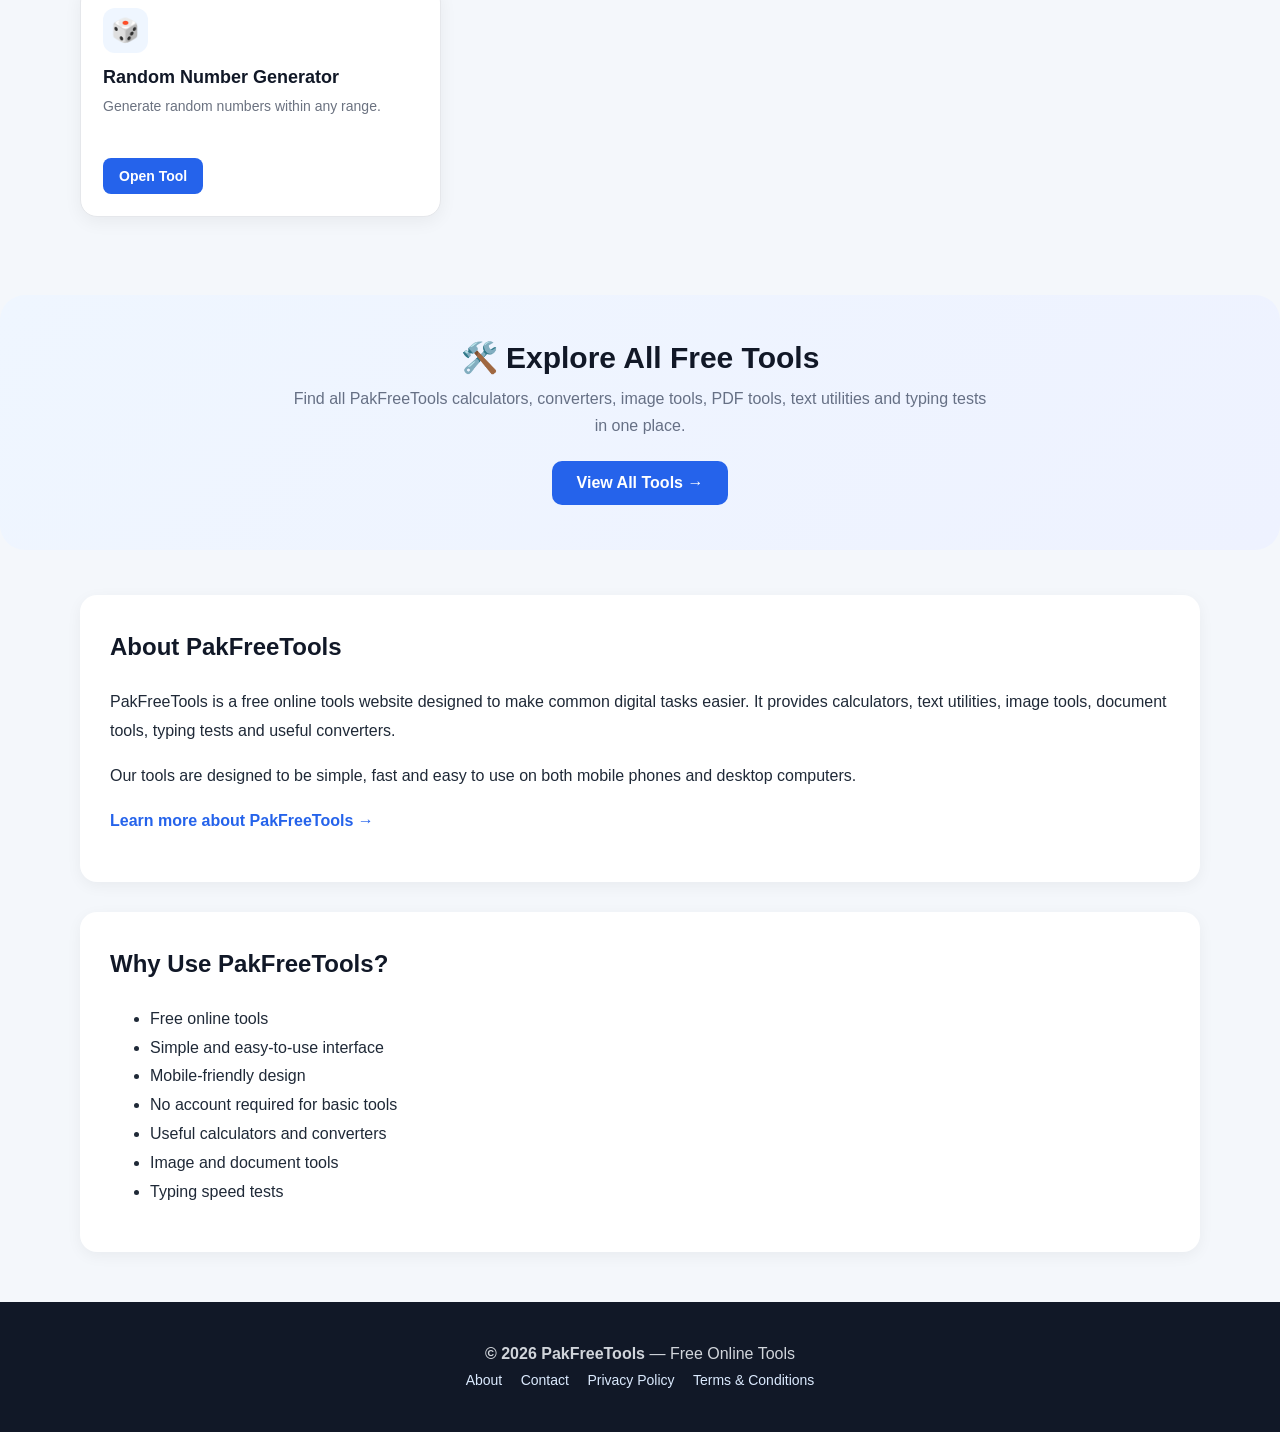
==== commit 5a11a029: "Change" ====
--- a/index.html
+++ b/index.html
@@ -1,536 +1,849 @@
-<<!DOCTYPE html>
+<!DOCTYPE html>
 <html lang="en">
 <head>
-<!-- PakFreeTools All Tools -->
-<section class="all-tools-section">
-
-  <div class="all-tools-header">
-    <span>🛠️</span>
-    <h2>Explore All Free Tools</h2>
-    <p>
-      Free online calculators, converters, image tools, PDF tools,
-      typing tests and more — all in one place.
-    </p>
-  </div>
-
-  <div class="tool-categories">
-
-    <!-- Calculators -->
-    <div class="tool-category">
-      <h3>🧮 Calculators</h3>
-
-      <a href="./percentage-calculator/">Percentage Calculator</a>
-      <a href="./age-calculator/">Age Calculator</a>
-      <a href="./bmi-calculator/">BMI Calculator</a>
-      <a href="./discount-calculator/">Discount Calculator</a>
-      <a href="./profit-loss-calculator/">Profit Loss Calculator</a>
-    </div>
-
-    <!-- Text Tools -->
-    <div class="tool-category">
-      <h3>✍️ Text Tools</h3>
-
-      <a href="./word-counter/">Word Counter</a>
-      <a href="./character-counter/">Character Counter</a>
-      <a href="./case-converter/">Case Converter</a>
-    </div>
-
-    <!-- Image Tools -->
-    <div class="tool-category">
-      <h3>🖼️ Image Tools</h3>
-
-      <a href="./image-resizer/">Image Resizer</a>
-      <a href="./image-compressor/">Image Compressor</a>
-      <a href="./jpg-to-png/">JPG to PNG</a>
-      <a href="./png-to-jpg/">PNG to JPG</a>
-    </div>
-
-    <!-- PDF & Documents -->
-    <div class="tool-category">
-      <h3>📄 PDF & Documents</h3>
-
-      <a href="./jpg-to-pdf/">JPG to PDF</a>
-      <a href="./pdf-to-jpg/">PDF to JPG</a>
-      <a href="./word-to-pdf/">Word to PDF</a>
-      <a href="./pdf-to-word/">PDF to Word</a>
-      <a href="./word-to-excel/">Word to Excel</a>
-    </div>
-
-    <!-- Typing -->
-    <div class="tool-category">
-      <h3>⌨️ Typing Tests</h3>
-
-      <a href="./urdu-typing-test/">Urdu Typing Test</a>
-      <a href="./english-typing-test/">English Typing Test</a>
-    </div>
-
-    <!-- Utilities -->
-    <div class="tool-category">
-      <h3>🔄 Converters & Utilities</h3>
-
-      <a href="./unit-converter/">Unit Converter</a>
-      <a href="./qr-code-generator/">QR Code Generator</a>
-      <a href="./password-generator/">Password Generator</a>
-      <a href="./random-number-generator/">Random Number Generator</a>
-    </div>
-
-  </div>
-
-  <a href="./tools/" class="all-tools-button">
-    🔧 View All Tools
-  </a>
-
-</section>
-
-<style>
-.all-tools-section {
-  width: min(1100px, 92%);
-  margin: 50px auto;
-  padding: 35px 20px;
-  border-radius: 24px;
-  background: linear-gradient(135deg, #f8fafc, #eef4ff);
-}
-
-.all-tools-header {
-  text-align: center;
-  margin-bottom: 30px;
-}
-
-.all-tools-header span {
-  font-size: 40px;
-}
-
-.all-tools-header h2 {
-  margin: 8px 0;
-  font-size: 30px;
-}
-
-.all-tools-header p {
-  max-width: 700px;
-  margin: auto;
-  color: #667085;
-  line-height: 1.7;
-}
-
-.tool-categories {
-  display: grid;
-  grid-template-columns: repeat(auto-fit, minmax(230px, 1fr));
-  gap: 18px;
-}
-
-.tool-category {
-  background: #ffffff;
-  padding: 20px;
-  border-radius: 18px;
-  border: 1px solid #e5e7eb;
-  box-shadow: 0 5px 18px rgba(0,0,0,.05);
-}
-
-.tool-category h3 {
-  margin: 0 0 15px;
-  font-size: 19px;
-}
-
-.tool-category a {
-  display: block;
-  padding: 9px 0;
-  color: #2563eb;
-  text-decoration: none;
-  font-size: 15px;
-  border-bottom: 1px solid #f0f0f0;
-}
-
-.tool-category a:last-child {
-  border-bottom: none;
-}
-
-.tool-category a:hover {
-  color: #111827;
-  padding-left: 4px;
-}
-
-.all-tools-button {
-  display: block;
-  width: fit-content;
-  margin: 30px auto 0;
-  padding: 13px 25px;
-  background: #2563eb;
-  color: white;
-  text-decoration: none;
-  border-radius: 12px;
-  font-weight: 700;
-  transition: .2s;
-}
-
-.all-tools-button:hover {
-  background: #1d4ed8;
-  transform: translateY(-2px);
-}
-
-@media (max-width: 600px) {
-
-  .all-tools-section {
-    width: 94%;
-    padding: 28px 15px;
-  }
-
-  .all-tools-header h2 {
-    font-size: 25px;
-  }
-
-  .tool-categories {
-    grid-template-columns: 1fr;
-  }
-
-}
-</style>
-<meta name="google-site-verification" content="kO3zowAnTtCHUGqWHjEkY0MkT7HlPo7uYeI5sk4YpXY" />
+
+<meta charset="UTF-8">
+<meta name="viewport" content="width=device-width, initial-scale=1.0">
+
+<title>PakFreeTools — Free Online Tools, Calculators & Utilities</title>
+
+<meta name="description" content="PakFreeTools provides free online calculators, text tools, image converters, PDF tools, typing tests and useful utilities. Fast, simple and free to use.">
+
+<link rel="canonical" href="https://wainceedits.github.io/PakFreeTools.-/">
+
+<meta name="google-site-verification" content="kO3zowAnTtCHUGqWHjEkY0MkT7HlPo7uYeI5sk4YpXY">
+
 <script type="application/ld+json">
 {
   "@context": "https://schema.org",
   "@type": "WebSite",
   "name": "PakFreeTools",
   "url": "https://wainceedits.github.io/PakFreeTools.-/",
-  "description": "Free online tools including calculators, text tools, image tools and useful utilities.",
+  "description": "Free online calculators, converters, text tools, image tools, PDF tools and useful utilities.",
   "potentialAction": {
     "@type": "SearchAction",
-    "target": {
-      "@type": "EntryPoint",
-      "urlTemplate": "https://wainceedits.github.io/PakFreeTools.-/?q={search_term_string}"
-    },
+    "target": "https://wainceedits.github.io/PakFreeTools.-/?q={search_term_string}",
     "query-input": "required name=search_term_string"
   }
 }
 </script>
-<meta charset="UTF-8">
-<meta name="viewport" content="width=device-width, initial-scale=1.0">
-
-<title>PakFreeTools — Free Online Tools</title> , Calculators & Utilities</title>
-
-<meta name="description" content="PakFreeTools provides free online calculators, text tools, image tools and useful utilities. Fast, simple and easy to use on mobile and desktop.">
-
-<meta name="keywords" content="free online tools, online calculators, image tools, text tools, PakFreeTools">
-
-<link rel="canonical" href="https://wainceedits.github.io/PakFreeTools.-/">
 
 <style>
+
 *{
     box-sizing:border-box;
 }
 
+html{
+    scroll-behavior:smooth;
+}
+
 body{
     margin:0;
-    font-family:Arial,sans-serif;
+    font-family:Arial,Helvetica,sans-serif;
     background:#f4f7fb;
     color:#1f2937;
 }
 
+a{
+    -webkit-tap-highlight-color:transparent;
+}
+
 .container{
-    max-width:1100px;
+    width:min(1120px,92%);
     margin:auto;
-    padding:20px;
-}
+}
+
+/* HEADER */
 
 header{
-    background:#111827;
+    background:linear-gradient(135deg,#111827,#1e3a8a);
     color:white;
+    position:sticky;
+    top:0;
+    z-index:1000;
+    box-shadow:0 3px 15px rgba(0,0,0,.12);
 }
 
 .header-inner{
+    min-height:70px;
     display:flex;
     align-items:center;
     justify-content:space-between;
     gap:20px;
 }
 
-header h1{
-    margin:0;
-    font-size:28px;
+.logo{
+    color:white;
+    text-decoration:none;
+    font-size:25px;
+    font-weight:800;
+}
+
+.logo span{
+    color:#60a5fa;
+}
+
+nav{
+    display:flex;
+    align-items:center;
+    gap:18px;
 }
 
 nav a{
     color:#dbeafe;
     text-decoration:none;
-    margin-left:15px;
     font-size:14px;
-}
+    font-weight:600;
+}
+
+nav a:hover{
+    color:white;
+}
+
+/* HERO */
 
 .hero{
     text-align:center;
-    padding:45px 20px 30px;
-}
-
-.hero h2{
-    font-size:34px;
-    margin:0 0 12px;
+    padding:65px 15px 40px;
+}
+
+.hero-badge{
+    display:inline-block;
+    padding:8px 14px;
+    background:#dbeafe;
+    color:#1d4ed8;
+    border-radius:30px;
+    font-size:13px;
+    font-weight:bold;
+    margin-bottom:15px;
+}
+
+.hero h1{
+    margin:0 0 15px;
+    font-size:clamp(32px,6vw,52px);
     color:#111827;
+    line-height:1.1;
 }
 
 .hero p{
-    max-width:700px;
+    max-width:720px;
     margin:auto;
     color:#6b7280;
     font-size:17px;
-}
-
-.search{
-    max-width:600px;
-    margin:25px auto 0;
-}
-
-.search input{
+    line-height:1.7;
+}
+
+/* SEARCH */
+
+.search-box{
+    max-width:650px;
+    margin:28px auto 0;
+    position:relative;
+}
+
+.search-box input{
     width:100%;
-    padding:15px;
+    padding:17px 20px;
     border:1px solid #d1d5db;
-    border-radius:10px;
+    border-radius:15px;
     font-size:16px;
-}
+    outline:none;
+    background:white;
+    box-shadow:0 8px 25px rgba(0,0,0,.06);
+}
+
+.search-box input:focus{
+    border-color:#2563eb;
+    box-shadow:0 0 0 3px rgba(37,99,235,.12);
+}
+
+/* STATS */
+
+.stats{
+    display:flex;
+    justify-content:center;
+    gap:15px;
+    flex-wrap:wrap;
+    margin:10px 0 35px;
+}
+
+.stat{
+    background:white;
+    padding:13px 22px;
+    border-radius:12px;
+    box-shadow:0 4px 15px rgba(0,0,0,.05);
+    font-size:14px;
+    color:#667085;
+}
+
+.stat strong{
+    color:#111827;
+    font-size:18px;
+}
+
+/* TOOL AREA */
+
+.tools-area{
+    padding-bottom:20px;
+}
+
+.category{
+    margin-bottom:38px;
+}
+
+.category-title{
+    display:flex;
+    align-items:center;
+    gap:10px;
+    margin-bottom:16px;
+}
+
+.category-title h2{
+    margin:0;
+    font-size:25px;
+    color:#111827;
+}
+
+.category-title span{
+    font-size:28px;
+}
+
+/* TOOL GRID */
 
 .tools{
     display:grid;
     grid-template-columns:repeat(3,1fr);
     gap:18px;
-    margin-top:25px;
 }
 
 .tool{
     background:white;
     padding:22px;
-    border-radius:14px;
-    box-shadow:0 4px 15px rgba(0,0,0,.07);
-    transition:.2s;
+    border-radius:17px;
+    border:1px solid #e5e7eb;
+    box-shadow:0 5px 18px rgba(0,0,0,.055);
+    transition:.2s ease;
 }
 
 .tool:hover{
-    transform:translateY(-3px);
+    transform:translateY(-4px);
+    box-shadow:0 12px 28px rgba(0,0,0,.09);
+    border-color:#bfdbfe;
+}
+
+.tool-icon{
+    width:45px;
+    height:45px;
+    display:flex;
+    align-items:center;
+    justify-content:center;
+    border-radius:12px;
+    background:#eff6ff;
+    font-size:23px;
+    margin-bottom:14px;
 }
 
 .tool h3{
-    margin-top:0;
+    margin:0 0 8px;
+    font-size:18px;
     color:#111827;
 }
 
 .tool p{
+    margin:0;
     color:#6b7280;
-    line-height:1.6;
+    line-height:1.55;
+    min-height:47px;
+    font-size:14px;
 }
 
 .tool a{
     display:inline-block;
-    margin-top:8px;
-    padding:10px 15px;
+    margin-top:15px;
+    padding:10px 16px;
     background:#2563eb;
     color:white;
     text-decoration:none;
-    border-radius:7px;
+    border-radius:8px;
+    font-size:14px;
     font-weight:bold;
 }
+
+.tool a:hover{
+    background:#1d4ed8;
+}
+
+/* NO RESULT */
+
+.no-results{
+    display:none;
+    text-align:center;
+    background:white;
+    padding:35px 20px;
+    border-radius:15px;
+    color:#6b7280;
+    margin-bottom:35px;
+}
+
+/* EXPLORE SECTION */
+
+.explore{
+    margin:20px 0 45px;
+    padding:45px 25px;
+    border-radius:25px;
+    text-align:center;
+    background:linear-gradient(135deg,#eff6ff,#eef2ff);
+}
+
+.explore h2{
+    margin:0 0 10px;
+    font-size:30px;
+    color:#111827;
+}
+
+.explore p{
+    max-width:700px;
+    margin:0 auto 22px;
+    color:#667085;
+    line-height:1.7;
+}
+
+.explore-btn{
+    display:inline-block;
+    padding:13px 25px;
+    background:#2563eb;
+    color:white;
+    text-decoration:none;
+    border-radius:10px;
+    font-weight:bold;
+}
+
+/* ABOUT */
 
 .section{
     background:white;
-    margin-top:35px;
-    padding:28px;
-    border-radius:14px;
-    box-shadow:0 4px 15px rgba(0,0,0,.06);
-    line-height:1.7;
+    margin-bottom:30px;
+    padding:30px;
+    border-radius:17px;
+    box-shadow:0 4px 15px rgba(0,0,0,.05);
+    line-height:1.8;
 }
 
 .section h2{
     margin-top:0;
-}
+    color:#111827;
+}
+
+.section a{
+    color:#2563eb;
+    text-decoration:none;
+    font-weight:600;
+}
+
+/* FOOTER */
 
 footer{
-    margin-top:40px;
+    margin-top:50px;
     background:#111827;
     color:#d1d5db;
     text-align:center;
-    padding:30px 15px;
+    padding:35px 15px;
+}
+
+footer p{
+    margin:8px 0;
 }
 
 footer a{
     color:#dbeafe;
     text-decoration:none;
-    margin:0 8px;
-}
-
-@media(max-width:850px){
+    margin:0 7px;
+    font-size:14px;
+}
+
+footer a:hover{
+    color:white;
+}
+
+/* MOBILE */
+
+@media(max-width:900px){
+
     .tools{
         grid-template-columns:repeat(2,1fr);
     }
 
+}
+
+@media(max-width:650px){
+
+    header{
+        position:relative;
+    }
+
     .header-inner{
+        padding:15px 0;
         display:block;
+        text-align:center;
     }
 
     nav{
-        margin-top:12px;
+        margin-top:13px;
+        justify-content:center;
+        flex-wrap:wrap;
+        gap:10px;
     }
 
     nav a{
-        margin-left:0;
-        margin-right:12px;
-    }
-}
-
-@media(max-width:600px){
+        font-size:13px;
+    }
+
+    .hero{
+        padding:45px 10px 30px;
+    }
+
+    .hero h1{
+        font-size:34px;
+    }
+
+    .hero p{
+        font-size:15px;
+    }
+
     .tools{
         grid-template-columns:1fr;
     }
 
-    .hero h2{
-        font-size:28px;
-    }
-
-    header h1{
-        font-size:24px;
-    }
-}
+    .category-title h2{
+        font-size:21px;
+    }
+
+    .section{
+        padding:22px;
+    }
+
+    .explore{
+        padding:35px 18px;
+    }
+
+}
+
 </style>
+
 </head>
 
 <body>
 
+<!-- HEADER -->
+
 <header>
+
 <div class="container header-inner">
 
-<h1>PakFreeTools</h1>
+<a class="logo" href="./">
+    PakFree<span>Tools</span>
+</a>
 
 <nav>
-<a href="./">Home</a>
-<a href="./about/">About</a>
-<a href="./contact/">Contact</a>
-<a href="./privacy-policy/">Privacy</a>
-<a href="./terms/">Terms</a>
+    <a href="./">Home</a>
+    <a href="./tools/">All Tools</a>
+    <a href="./about/">About</a>
+    <a href="./contact/">Contact</a>
+    <a href="./privacy-policy/">Privacy</a>
+    <a href="./terms/">Terms</a>
 </nav>
 
 </div>
+
 </header>
 
-<main class="container">
+
+<main>
+
+<!-- HERO -->
 
 <section class="hero">
 
-<h2>Free Online Tools</h2>
+<div class="container">
+
+<div class="hero-badge">
+    ⚡ Free • Fast • Easy to Use
+</div>
+
+<h1>Free Online Tools</h1>
 
 <p>
-Useful calculators, text tools, image tools and online utilities —
-simple, fast and free to use.
+Calculate, convert, create and simplify everyday tasks with
+PakFreeTools. Explore free calculators, text tools, image tools,
+PDF tools, typing tests and useful utilities.
 </p>
 
-<div class="search">
+<div class="search-box">
+
 <input
-type="search"
-id="searchInput"
-placeholder="Search a tool..."
-onkeyup="searchTools()">
+    type="search"
+    id="searchInput"
+    placeholder="🔎 Search a tool..."
+    aria-label="Search tools"
+    autocomplete="off">
+
+</div>
+
 </div>
 
 </section>
 
-<section class="tools" id="tools">
-
-<div class="tool">
+
+<!-- STATS -->
+
+<div class="container">
+
+<div class="stats">
+
+<div class="stat">
+    <strong id="toolCount">0</strong><br>
+    Free Tools
+</div>
+
+<div class="stat">
+    <strong>100%</strong><br>
+    Free to Use
+</div>
+
+<div class="stat">
+    <strong>24/7</strong><br>
+    Available Online
+</div>
+
+</div>
+
+</div>
+
+
+<!-- TOOLS -->
+
+<section class="tools-area">
+
+<div class="container">
+
+
+<!-- CALCULATORS -->
+
+<div class="category">
+
+<div class="category-title">
+    <span>🧮</span>
+    <h2>Calculators</h2>
+</div>
+
+<div class="tools">
+
+<div class="tool">
+<div class="tool-icon">%</div>
 <h3>Percentage Calculator</h3>
 <p>Calculate percentages quickly and easily.</p>
 <a href="./percentage-calculator/">Open Tool</a>
 </div>
 
 <div class="tool">
+<div class="tool-icon">🎂</div>
 <h3>Age Calculator</h3>
 <p>Calculate your exact age from your date of birth.</p>
 <a href="./age-calculator/">Open Tool</a>
 </div>
 
 <div class="tool">
+<div class="tool-icon">⚖️</div>
 <h3>BMI Calculator</h3>
 <p>Calculate BMI using height and weight.</p>
 <a href="./bmi-calculator/">Open Tool</a>
 </div>
 
 <div class="tool">
+<div class="tool-icon">🏷️</div>
 <h3>Discount Calculator</h3>
 <p>Calculate discount amount and final price.</p>
 <a href="./discount-calculator/">Open Tool</a>
 </div>
 
 <div class="tool">
+<div class="tool-icon">📈</div>
 <h3>Profit Loss Calculator</h3>
 <p>Calculate profit, loss and percentage.</p>
 <a href="./profit-loss-calculator/">Open Tool</a>
 </div>
 
-<div class="tool">
+</div>
+</div>
+
+
+<!-- TEXT -->
+
+<div class="category">
+
+<div class="category-title">
+    <span>✍️</span>
+    <h2>Text Tools</h2>
+</div>
+
+<div class="tools">
+
+<div class="tool">
+<div class="tool-icon">📝</div>
 <h3>Word Counter</h3>
 <p>Count words, characters, sentences and paragraphs.</p>
 <a href="./word-counter/">Open Tool</a>
 </div>
 
 <div class="tool">
+<div class="tool-icon">🔤</div>
 <h3>Character Counter</h3>
 <p>Count characters, words, lines and more.</p>
 <a href="./character-counter/">Open Tool</a>
 </div>
 
 <div class="tool">
+<div class="tool-icon">Aa</div>
 <h3>Case Converter</h3>
 <p>Convert text to uppercase, lowercase and other cases.</p>
 <a href="./case-converter/">Open Tool</a>
 </div>
 
-<div class="tool">
+</div>
+</div>
+
+
+<!-- IMAGE -->
+
+<div class="category">
+
+<div class="category-title">
+    <span>🖼️</span>
+    <h2>Image Tools</h2>
+</div>
+
+<div class="tools">
+
+<div class="tool">
+<div class="tool-icon">📐</div>
+<h3>Image Resizer</h3>
+<p>Resize images directly in your browser.</p>
+<a href="./image-resizer/">Open Tool</a>
+</div>
+
+<div class="tool">
+<div class="tool-icon">🗜️</div>
+<h3>Image Compressor</h3>
+<p>Reduce image file size while maintaining quality.</p>
+<a href="./image-compressor/">Open Tool</a>
+</div>
+
+<div class="tool">
+<div class="tool-icon">🖼️</div>
+<h3>JPG to PNG</h3>
+<p>Convert JPG images to PNG format in your browser.</p>
+<a href="./jpg-to-png/">Open Tool</a>
+</div>
+
+<div class="tool">
+<div class="tool-icon">🖼️</div>
+<h3>PNG to JPG</h3>
+<p>Convert PNG images to JPG format easily.</p>
+<a href="./png-to-jpg/">Open Tool</a>
+</div>
+
+</div>
+</div>
+
+
+<!-- PDF DOCUMENTS -->
+
+<div class="category">
+
+<div class="category-title">
+    <span>📄</span>
+    <h2>PDF & Document Tools</h2>
+</div>
+
+<div class="tools">
+
+<div class="tool">
+<div class="tool-icon">📄</div>
+<h3>JPG to PDF</h3>
+<p>Convert JPG images into PDF files.</p>
+<a href="./jpg-to-pdf/">Open Tool</a>
+</div>
+
+<div class="tool">
+<div class="tool-icon">📑</div>
+<h3>PDF to JPG</h3>
+<p>Convert PDF pages into JPG images.</p>
+<a href="./pdf-to-jpg/">Open Tool</a>
+</div>
+
+<div class="tool">
+<div class="tool-icon">📄</div>
+<h3>Word to PDF</h3>
+<p>Convert supported Word documents to PDF.</p>
+<a href="./word-to-pdf/">Open Tool</a>
+</div>
+
+<div class="tool">
+<div class="tool-icon">📝</div>
+<h3>PDF to Word</h3>
+<p>Extract selectable PDF text into a Word document.</p>
+<a href="./pdf-to-word/">Open Tool</a>
+</div>
+
+<div class="tool">
+<div class="tool-icon">📊</div>
+<h3>Word to Excel</h3>
+<p>Convert supported Word table content to Excel.</p>
+<a href="./word-to-excel/">Open Tool</a>
+</div>
+
+</div>
+</div>
+
+
+<!-- TYPING -->
+
+<div class="category">
+
+<div class="category-title">
+    <span>⌨️</span>
+    <h2>Typing Tests</h2>
+</div>
+
+<div class="tools">
+
+<div class="tool">
+<div class="tool-icon">ا</div>
+<h3>Urdu Typing Test</h3>
+<p>Test Urdu typing speed, accuracy and errors.</p>
+<a href="./urdu-typing-test/">Open Tool</a>
+</div>
+
+<div class="tool">
+<div class="tool-icon">⌨️</div>
+<h3>English Typing Test</h3>
+<p>Test English typing speed, accuracy and errors.</p>
+<a href="./english-typing-test/">Open Tool</a>
+</div>
+
+</div>
+</div>
+
+
+<!-- UTILITIES -->
+
+<div class="category">
+
+<div class="category-title">
+    <span>🔄</span>
+    <h2>Converters & Utilities</h2>
+</div>
+
+<div class="tools">
+
+<div class="tool">
+<div class="tool-icon">🔄</div>
+<h3>Unit Converter</h3>
+<p>Convert length, weight, temperature, area, volume and more.</p>
+<a href="./unit-converter/">Open Tool</a>
+</div>
+
+<div class="tool">
+<div class="tool-icon">🔳</div>
 <h3>QR Code Generator</h3>
 <p>Create QR codes for text, links and websites.</p>
 <a href="./qr-code-generator/">Open Tool</a>
 </div>
 
 <div class="tool">
+<div class="tool-icon">🔐</div>
 <h3>Password Generator</h3>
 <p>Generate strong random passwords online.</p>
 <a href="./password-generator/">Open Tool</a>
 </div>
 
 <div class="tool">
+<div class="tool-icon">🎲</div>
 <h3>Random Number Generator</h3>
 <p>Generate random numbers within any range.</p>
 <a href="./random-number-generator/">Open Tool</a>
 </div>
 
-<div class="tool">
-<h3>Image Resizer</h3>
-<p>Resize images directly in your browser.</p>
-<a href="./image-resizer/">Open Tool</a>
-</div>
-
-<div class="tool">
-<h3>Image Compressor</h3>
-<p>Reduce image file size while maintaining quality.</p>
-<a href="./image-compressor/">Open Tool</a>
+</div>
+</div>
+
+
+<div id="noResults" class="no-results">
+
+<h3>No tool found</h3>
+
+<p>
+Try another search term such as calculator, PDF, image or typing.
+</p>
+
+</div>
+
+
 </div>
 
 </section>
 
-<section class="section">
+
+<!-- EXPLORE -->
+
+<section class="explore">
+
+<div class="container">
+
+<h2>🛠️ Explore All Free Tools</h2>
+
+<p>
+Find all PakFreeTools calculators, converters, image tools,
+PDF tools, text utilities and typing tests in one place.
+</p>
+
+<a class="explore-btn" href="./tools/">
+    View All Tools →
+</a>
+
+</div>
+
+</section>
+
+
+<!-- ABOUT -->
+
+<section class="container">
+
+<div class="section">
 
 <h2>About PakFreeTools</h2>
 
 <p>
 PakFreeTools is a free online tools website designed to make common
-digital tasks easier. Our tools include calculators, text utilities,
-image tools and other useful browser-based utilities.
+digital tasks easier. It provides calculators, text utilities,
+image tools, document tools, typing tests and useful converters.
 </p>
 
 <p>
-Most tools are designed to work on both mobile phones and desktop
-computers without requiring an account.
+Our tools are designed to be simple, fast and easy to use on both
+mobile phones and desktop computers.
 </p>
 
 <p>
 <a href="./about/">Learn more about PakFreeTools →</a>
 </p>
 
-</section>
-
-<section class="section">
+</div>
+
+
+<div class="section">
 
 <h2>Why Use PakFreeTools?</h2>
 
@@ -539,19 +852,28 @@
 <li>Simple and easy-to-use interface</li>
 <li>Mobile-friendly design</li>
 <li>No account required for basic tools</li>
-<li>Useful calculators and utilities in one place</li>
+<li>Useful calculators and converters</li>
+<li>Image and document tools</li>
+<li>Typing speed tests</li>
 </ul>
 
+</div>
+
 </section>
 
 </main>
 
+
+<!-- FOOTER -->
+
 <footer>
 
-<p>© 2026 PakFreeTools — Free Online Tools</p>
-
 <p>
-<a href="./about/">About Us</a>
+<strong>© 2026 PakFreeTools</strong> — Free Online Tools
+</p>
+
+<p>
+<a href="./about/">About</a>
 <a href="./contact/">Contact</a>
 <a href="./privacy-policy/">Privacy Policy</a>
 <a href="./terms/">Terms & Conditions</a>
@@ -559,407 +881,105 @@
 
 </footer>
 
+
 <script>
 
+/* =========================================
+   PAKFREETOOLS SEARCH
+========================================= */
+
+const searchInput = document.getElementById("searchInput");
+const toolCards = document.querySelectorAll(".tool");
+const categories = document.querySelectorAll(".category");
+const noResults = document.getElementById("noResults");
+const toolCount = document.getElementById("toolCount");
+
+/* Automatic tool count */
+
+toolCount.textContent = toolCards.length;
+
+
+/* Search */
+
 function searchTools(){
 
-    const input =
-        document.getElementById("searchInput")
-        .value
-        .toLowerCase();
-
-    const tools =
-        document.querySelectorAll(".tool");
-
-    tools.forEach(function(tool){
-
-        const text =
-            tool.textContent.toLowerCase();
-
-        if(text.includes(input)){
-            tool.style.display = "";
+    const query = searchInput.value
+        .toLowerCase()
+        .trim();
+
+    let visibleTools = 0;
+
+    categories.forEach(function(category){
+
+        const cards = category.querySelectorAll(".tool");
+
+        let categoryVisible = 0;
+
+        cards.forEach(function(card){
+
+            const text = card.textContent.toLowerCase();
+
+            if(text.includes(query)){
+
+                card.style.display = "";
+
+                categoryVisible++;
+                visibleTools++;
+
+            }else{
+
+                card.style.display = "none";
+
+            }
+
+        });
+
+        if(categoryVisible === 0){
+
+            category.style.display = "none";
+
         }else{
-            tool.style.display = "none";
+
+            category.style.display = "";
+
         }
 
     });
+
+
+    if(query && visibleTools === 0){
+
+        noResults.style.display = "block";
+
+    }else{
+
+        noResults.style.display = "none";
+
+    }
+
+}
+
+
+/* Search on typing */
+
+searchInput.addEventListener("input", searchTools);
+
+
+/* URL search support */
+
+const urlParams = new URLSearchParams(window.location.search);
+
+const urlQuery = urlParams.get("q");
+
+if(urlQuery){
+
+    searchInput.value = urlQuery;
+
+    searchTools();
+
 }
 
 </script>
 
 </body>
 </html>
-<div class="related-tools">
-  <h2>Related Tools</h2>
-
-  <a href="../png-to-jpg/">PNG to JPG</a>
-  <a href="../jpg-to-pdf/">JPG to PDF</a>
-  <a href="../image-resizer/">Image Resizer</a>
-  <a href="../image-compressor/">Image Compressor</a>
-</div>
-<!-- PakFreeTools All Tools -->
-<section class="all-tools-section">
-
-  <div class="all-tools-header">
-    <span>🛠️</span>
-    <h2>Explore All Free Tools</h2>
-    <p>
-      Free online calculators, converters, image tools, PDF tools,
-      typing tests and more — all in one place.
-    </p>
-  </div>
-
-  <div class="tool-categories">
-
-    <!-- Calculators -->
-    <div class="tool-category">
-      <h3>🧮 Calculators</h3>
-
-      <a href="./percentage-calculator/">Percentage Calculator</a>
-      <a href="./age-calculator/">Age Calculator</a>
-      <a href="./bmi-calculator/">BMI Calculator</a>
-      <a href="./discount-calculator/">Discount Calculator</a>
-      <a href="./profit-loss-calculator/">Profit Loss Calculator</a>
-    </div>
-
-    <!-- Text Tools -->
-    <div class="tool-category">
-      <h3>✍️ Text Tools</h3>
-
-      <a href="./word-counter/">Word Counter</a>
-      <a href="./character-counter/">Character Counter</a>
-      <a href="./case-converter/">Case Converter</a>
-    </div>
-
-    <!-- Image Tools -->
-    <div class="tool-category">
-      <h3>🖼️ Image Tools</h3>
-
-      <a href="./image-resizer/">Image Resizer</a>
-      <a href="./image-compressor/">Image Compressor</a>
-      <a href="./jpg-to-png/">JPG to PNG</a>
-      <a href="./png-to-jpg/">PNG to JPG</a>
-    </div>
-
-    <!-- PDF & Documents -->
-    <div class="tool-category">
-      <h3>📄 PDF & Documents</h3>
-
-      <a href="./jpg-to-pdf/">JPG to PDF</a>
-      <a href="./pdf-to-jpg/">PDF to JPG</a>
-      <a href="./word-to-pdf/">Word to PDF</a>
-      <a href="./pdf-to-word/">PDF to Word</a>
-      <a href="./word-to-excel/">Word to Excel</a>
-    </div>
-
-    <!-- Typing -->
-    <div class="tool-category">
-      <h3>⌨️ Typing Tests</h3>
-
-      <a href="./urdu-typing-test/">Urdu Typing Test</a>
-      <a href="./english-typing-test/">English Typing Test</a>
-    </div>
-
-    <!-- Utilities -->
-    <div class="tool-category">
-      <h3>🔄 Converters & Utilities</h3>
-
-      <a href="./unit-converter/">Unit Converter</a>
-      <a href="./qr-code-generator/">QR Code Generator</a>
-      <a href="./password-generator/">Password Generator</a>
-      <a href="./random-number-generator/">Random Number Generator</a>
-    </div>
-
-  </div>
-
-  <a href="./tools/" class="all-tools-button">
-    🔧 View All Tools
-  </a>
-
-</section>
-
-<style>
-.all-tools-section {
-  width: min(1100px, 92%);
-  margin: 50px auto;
-  padding: 35px 20px;
-  border-radius: 24px;
-  background: linear-gradient(135deg, #f8fafc, #eef4ff);
-}
-
-.all-tools-header {
-  text-align: center;
-  margin-bottom: 30px;
-}
-
-.all-tools-header span {
-  font-size: 40px;
-}
-
-.all-tools-header h2 {
-  margin: 8px 0;
-  font-size: 30px;
-}
-
-.all-tools-header p {
-  max-width: 700px;
-  margin: auto;
-  color: #667085;
-  line-height: 1.7;
-}
-
-.tool-categories {
-  display: grid;
-  grid-template-columns: repeat(auto-fit, minmax(230px, 1fr));
-  gap: 18px;
-}
-
-.tool-category {
-  background: #ffffff;
-  padding: 20px;
-  border-radius: 18px;
-  border: 1px solid #e5e7eb;
-  box-shadow: 0 5px 18px rgba(0,0,0,.05);
-}
-
-.tool-category h3 {
-  margin: 0 0 15px;
-  font-size: 19px;
-}
-
-.tool-category a {
-  display: block;
-  padding: 9px 0;
-  color: #2563eb;
-  text-decoration: none;
-  font-size: 15px;
-  border-bottom: 1px solid #f0f0f0;
-}
-
-.tool-category a:last-child {
-  border-bottom: none;
-}
-
-.tool-category a:hover {
-  color: #111827;
-  padding-left: 4px;
-}
-
-.all-tools-button {
-  display: block;
-  width: fit-content;
-  margin: 30px auto 0;
-  padding: 13px 25px;
-  background: #2563eb;
-  color: white;
-  text-decoration: none;
-  border-radius: 12px;
-  font-weight: 700;
-  transition: .2s;
-}
-
-.all-tools-button:hover {
-  background: #1d4ed8;
-  transform: translateY(-2px);
-}
-
-@media (max-width: 600px) {
-
-  .all-tools-section {
-    width: 94%;
-    padding: 28px 15px;
-  }
-
-  .all-tools-header h2 {
-    font-size: 25px;
-  }
-
-  .tool-categories {
-    grid-template-columns: 1fr;
-  }
-
-}
-</style>
-<!-- PakFreeTools All Tools -->
-<section class="all-tools-section">
-
-  <div class="all-tools-header">
-    <span>🛠️</span>
-    <h2>Explore All Free Tools</h2>
-    <p>
-      Free online calculators, converters, image tools, PDF tools,
-      typing tests and more — all in one place.
-    </p>
-  </div>
-
-  <div class="tool-categories">
-
-    <!-- Calculators -->
-    <div class="tool-category">
-      <h3>🧮 Calculators</h3>
-
-      <a href="./percentage-calculator/">Percentage Calculator</a>
-      <a href="./age-calculator/">Age Calculator</a>
-      <a href="./bmi-calculator/">BMI Calculator</a>
-      <a href="./discount-calculator/">Discount Calculator</a>
-      <a href="./profit-loss-calculator/">Profit Loss Calculator</a>
-    </div>
-
-    <!-- Text Tools -->
-    <div class="tool-category">
-      <h3>✍️ Text Tools</h3>
-
-      <a href="./word-counter/">Word Counter</a>
-      <a href="./character-counter/">Character Counter</a>
-      <a href="./case-converter/">Case Converter</a>
-    </div>
-
-    <!-- Image Tools -->
-    <div class="tool-category">
-      <h3>🖼️ Image Tools</h3>
-
-      <a href="./image-resizer/">Image Resizer</a>
-      <a href="./image-compressor/">Image Compressor</a>
-      <a href="./jpg-to-png/">JPG to PNG</a>
-      <a href="./png-to-jpg/">PNG to JPG</a>
-    </div>
-
-    <!-- PDF & Documents -->
-    <div class="tool-category">
-      <h3>📄 PDF & Documents</h3>
-
-      <a href="./jpg-to-pdf/">JPG to PDF</a>
-      <a href="./pdf-to-jpg/">PDF to JPG</a>
-      <a href="./word-to-pdf/">Word to PDF</a>
-      <a href="./pdf-to-word/">PDF to Word</a>
-      <a href="./word-to-excel/">Word to Excel</a>
-    </div>
-
-    <!-- Typing -->
-    <div class="tool-category">
-      <h3>⌨️ Typing Tests</h3>
-
-      <a href="./urdu-typing-test/">Urdu Typing Test</a>
-      <a href="./english-typing-test/">English Typing Test</a>
-    </div>
-
-    <!-- Utilities -->
-    <div class="tool-category">
-      <h3>🔄 Converters & Utilities</h3>
-
-      <a href="./unit-converter/">Unit Converter</a>
-      <a href="./qr-code-generator/">QR Code Generator</a>
-      <a href="./password-generator/">Password Generator</a>
-      <a href="./random-number-generator/">Random Number Generator</a>
-    </div>
-
-  </div>
-
-  <a href="./tools/" class="all-tools-button">
-    🔧 View All Tools
-  </a>
-
-</section>
-
-<style>
-.all-tools-section {
-  width: min(1100px, 92%);
-  margin: 50px auto;
-  padding: 35px 20px;
-  border-radius: 24px;
-  background: linear-gradient(135deg, #f8fafc, #eef4ff);
-}
-
-.all-tools-header {
-  text-align: center;
-  margin-bottom: 30px;
-}
-
-.all-tools-header span {
-  font-size: 40px;
-}
-
-.all-tools-header h2 {
-  margin: 8px 0;
-  font-size: 30px;
-}
-
-.all-tools-header p {
-  max-width: 700px;
-  margin: auto;
-  color: #667085;
-  line-height: 1.7;
-}
-
-.tool-categories {
-  display: grid;
-  grid-template-columns: repeat(auto-fit, minmax(230px, 1fr));
-  gap: 18px;
-}
-
-.tool-category {
-  background: #ffffff;
-  padding: 20px;
-  border-radius: 18px;
-  border: 1px solid #e5e7eb;
-  box-shadow: 0 5px 18px rgba(0,0,0,.05);
-}
-
-.tool-category h3 {
-  margin: 0 0 15px;
-  font-size: 19px;
-}
-
-.tool-category a {
-  display: block;
-  padding: 9px 0;
-  color: #2563eb;
-  text-decoration: none;
-  font-size: 15px;
-  border-bottom: 1px solid #f0f0f0;
-}
-
-.tool-category a:last-child {
-  border-bottom: none;
-}
-
-.tool-category a:hover {
-  color: #111827;
-  padding-left: 4px;
-}
-
-.all-tools-button {
-  display: block;
-  width: fit-content;
-  margin: 30px auto 0;
-  padding: 13px 25px;
-  background: #2563eb;
-  color: white;
-  text-decoration: none;
-  border-radius: 12px;
-  font-weight: 700;
-  transition: .2s;
-}
-
-.all-tools-button:hover {
-  background: #1d4ed8;
-  transform: translateY(-2px);
-}
-
-@media (max-width: 600px) {
-
-  .all-tools-section {
-    width: 94%;
-    padding: 28px 15px;
-  }
-
-  .all-tools-header h2 {
-    font-size: 25px;
-  }
-
-  .tool-categories {
-    grid-template-columns: 1fr;
-  }
-
-}
-    </style>
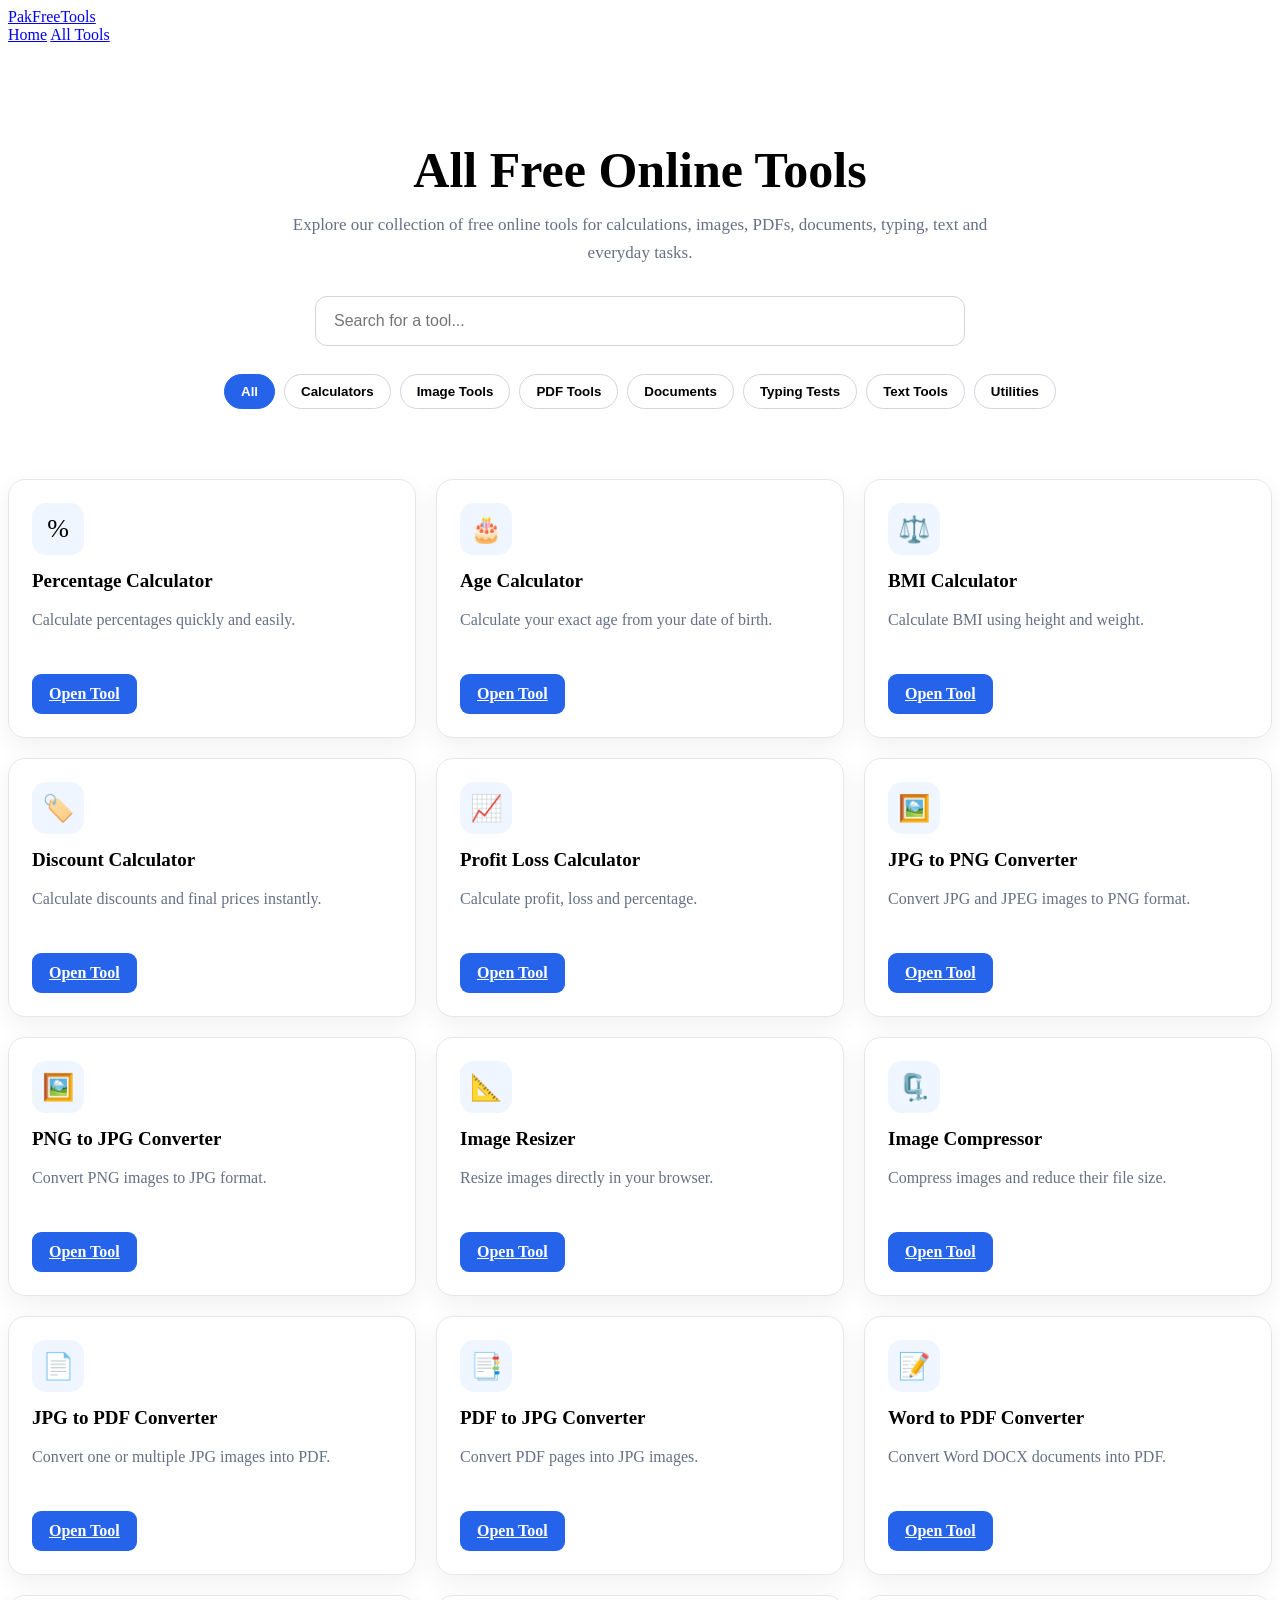
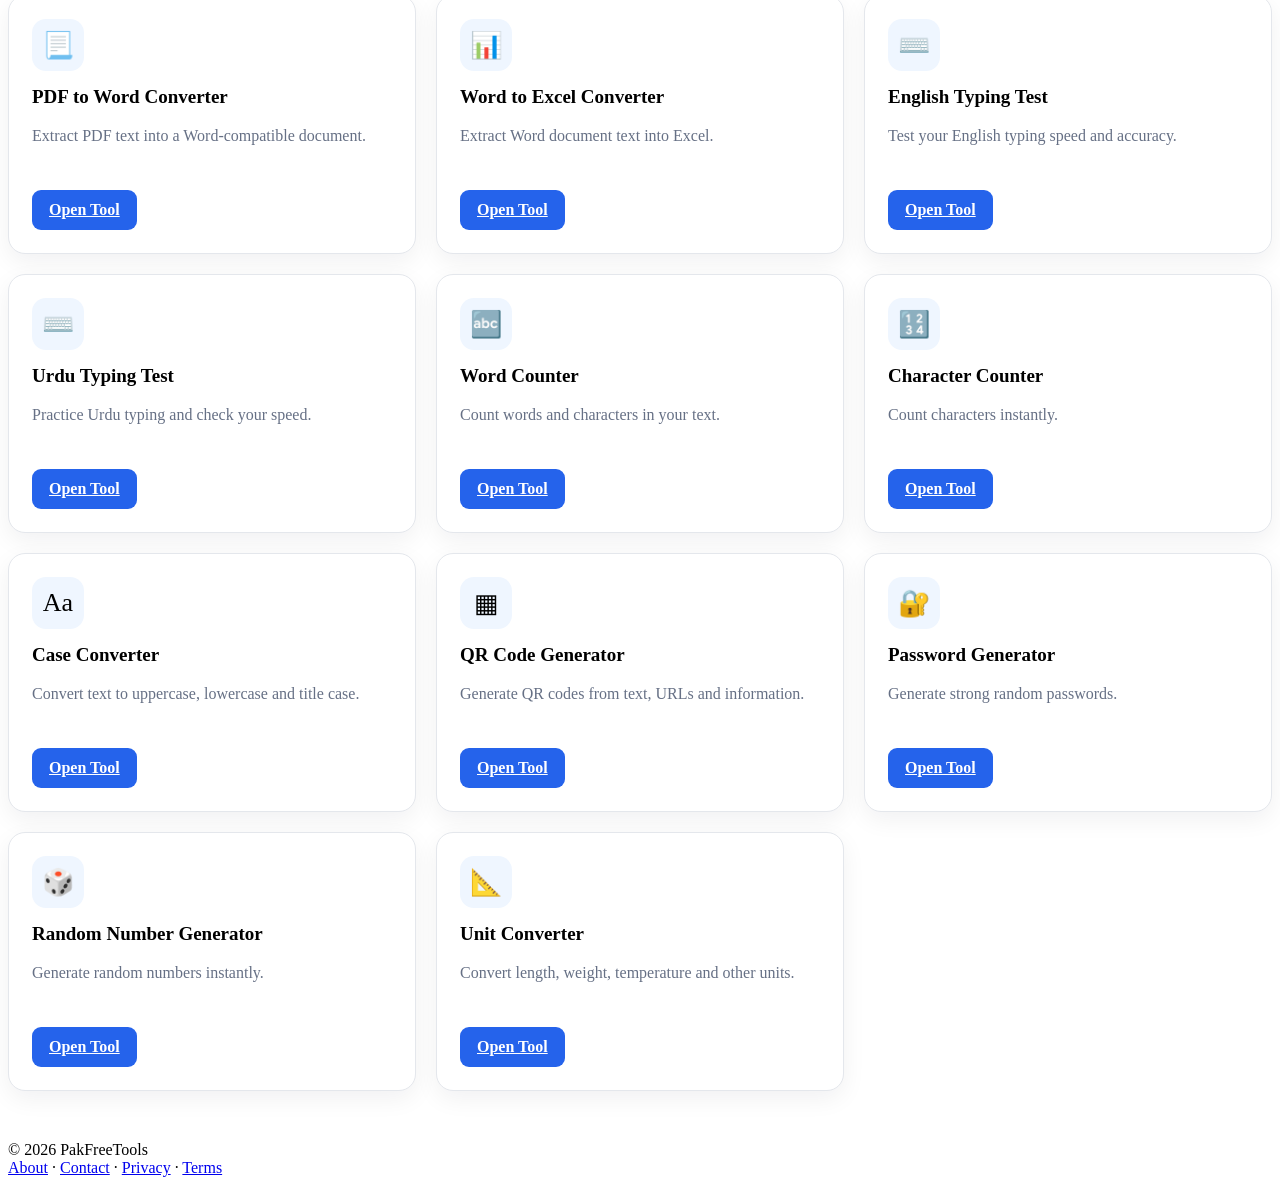
==== commit 2d11e364: "Change" ====
--- a/index.html
+++ b/index.html
@@ -1,983 +1,815 @@
 <!DOCTYPE html>
 <html lang="en">
 <head>
-
-<meta charset="UTF-8">
-<meta name="viewport" content="width=device-width, initial-scale=1.0">
-
-<title>PakFreeTools — Free Online Tools, Calculators & Utilities</title>
-
-<meta name="description" content="PakFreeTools provides free online calculators, text tools, image converters, PDF tools, typing tests and useful utilities. Fast, simple and free to use.">
-
-<link rel="canonical" href="https://wainceedits.github.io/PakFreeTools.-/">
-
-<meta name="google-site-verification" content="kO3zowAnTtCHUGqWHjEkY0MkT7HlPo7uYeI5sk4YpXY">
-
-<script type="application/ld+json">
-{
-  "@context": "https://schema.org",
-  "@type": "WebSite",
-  "name": "PakFreeTools",
-  "url": "https://wainceedits.github.io/PakFreeTools.-/",
-  "description": "Free online calculators, converters, text tools, image tools, PDF tools and useful utilities.",
-  "potentialAction": {
-    "@type": "SearchAction",
-    "target": "https://wainceedits.github.io/PakFreeTools.-/?q={search_term_string}",
-    "query-input": "required name=search_term_string"
+  <meta charset="UTF-8">
+
+  <meta name="viewport" content="width=device-width, initial-scale=1.0">
+
+  <title>All Free Online Tools | PakFreeTools</title>
+
+  <meta
+    name="description"
+    content="Explore all free online tools from PakFreeTools including calculators, image converters, PDF tools, document converters, typing tests and useful utilities."
+  >
+
+  <link
+    rel="canonical"
+    href="https://wainceedits.github.io/PakFreeTools.-/tools/"
+  >
+
+  <link rel="stylesheet" href="../assets/style.css">
+
+  <style>
+    .tools-hero {
+      text-align: center;
+      padding: 55px 20px 30px;
+    }
+
+    .tools-hero h1 {
+      font-size: clamp(32px, 5vw, 50px);
+      margin-bottom: 12px;
+    }
+
+    .tools-hero p {
+      max-width: 720px;
+      margin: auto;
+      color: #667085;
+      font-size: 17px;
+      line-height: 1.7;
+    }
+
+    .tool-search {
+      max-width: 650px;
+      margin: 28px auto;
+    }
+
+    .tool-search input {
+      width: 100%;
+      padding: 15px 18px;
+      border: 1px solid #d0d5dd;
+      border-radius: 12px;
+      font-size: 16px;
+      outline: none;
+    }
+
+    .tool-search input:focus {
+      border-color: #2563eb;
+      box-shadow: 0 0 0 3px rgba(37,99,235,.12);
+    }
+
+    .category-buttons {
+      display: flex;
+      justify-content: center;
+      flex-wrap: wrap;
+      gap: 9px;
+      margin: 20px auto 40px;
+    }
+
+    .category-btn {
+      border: 1px solid #d0d5dd;
+      background: #fff;
+      padding: 9px 16px;
+      border-radius: 999px;
+      cursor: pointer;
+      font-weight: 600;
+      transition: .2s;
+    }
+
+    .category-btn:hover,
+    .category-btn.active {
+      background: #2563eb;
+      color: white;
+      border-color: #2563eb;
+    }
+
+    .tools-grid {
+      display: grid;
+      grid-template-columns: repeat(3, 1fr);
+      gap: 20px;
+      padding-bottom: 50px;
+    }
+
+    .tool-card {
+      background: #fff;
+      border: 1px solid #e4e7ec;
+      border-radius: 17px;
+      padding: 23px;
+      box-shadow: 0 8px 25px rgba(16,24,40,.06);
+      transition: .25s;
+    }
+
+    .tool-card:hover {
+      transform: translateY(-4px);
+      box-shadow: 0 14px 35px rgba(16,24,40,.10);
+    }
+
+    .tool-icon {
+      width: 52px;
+      height: 52px;
+      display: flex;
+      align-items: center;
+      justify-content: center;
+      border-radius: 14px;
+      background: #eff6ff;
+      font-size: 26px;
+      margin-bottom: 15px;
+    }
+
+    .tool-card h2 {
+      font-size: 19px;
+      margin: 0 0 8px;
+    }
+
+    .tool-card p {
+      color: #667085;
+      line-height: 1.55;
+      min-height: 48px;
+      margin-bottom: 18px;
+    }
+
+    .tool-btn {
+      display: inline-block;
+      background: #2563eb;
+      color: #fff;
+      padding: 11px 17px;
+      border-radius: 9px;
+      font-weight: 700;
+    }
+
+    .tool-btn:hover {
+      background: #1d4ed8;
+    }
+
+    .no-results {
+      display: none;
+      text-align: center;
+      color: #667085;
+      padding: 40px 10px;
+      font-size: 18px;
+    }
+
+    @media (max-width: 850px) {
+      .tools-grid {
+        grid-template-columns: repeat(2, 1fr);
+      }
+    }
+
+    @media (max-width: 560px) {
+      .tools-grid {
+        grid-template-columns: 1fr;
+      }
+
+      .tools-hero {
+        padding-top: 35px;
+      }
+
+      .category-buttons {
+        justify-content: flex-start;
+        overflow-x: auto;
+        padding-bottom: 5px;
+      }
+
+      .category-btn {
+        white-space: nowrap;
+      }
+    }
+  </style>
+
+  <!-- Breadcrumb SEO -->
+  <script type="application/ld+json">
+  {
+    "@context": "https://schema.org",
+    "@type": "BreadcrumbList",
+    "itemListElement": [
+      {
+        "@type": "ListItem",
+        "position": 1,
+        "name": "PakFreeTools",
+        "item": "https://wainceedits.github.io/PakFreeTools.-/"
+      },
+      {
+        "@type": "ListItem",
+        "position": 2,
+        "name": "All Tools",
+        "item": "https://wainceedits.github.io/PakFreeTools.-/tools/"
+      }
+    ]
   }
+  </script>
+
+</head>
+
+<body>
+
+<header>
+  <div class="container nav">
+
+    <a class="brand" href="../">
+      PakFreeTools
+    </a>
+
+    <nav>
+      <a href="../">Home</a>
+      <a href="./">All Tools</a>
+    </nav>
+
+  </div>
+</header>
+
+
+<main>
+
+  <section class="tools-hero">
+
+    <div class="container">
+
+      <h1>All Free Online Tools</h1>
+
+      <p>
+        Explore our collection of free online tools for calculations,
+        images, PDFs, documents, typing, text and everyday tasks.
+      </p>
+
+
+      <div class="tool-search">
+
+        <input
+          type="search"
+          id="toolSearch"
+          placeholder="Search for a tool..."
+          autocomplete="off"
+        >
+
+      </div>
+
+
+      <div class="category-buttons">
+
+        <button class="category-btn active" data-category="all">
+          All
+        </button>
+
+        <button class="category-btn" data-category="calculator">
+          Calculators
+        </button>
+
+        <button class="category-btn" data-category="image">
+          Image Tools
+        </button>
+
+        <button class="category-btn" data-category="pdf">
+          PDF Tools
+        </button>
+
+        <button class="category-btn" data-category="document">
+          Documents
+        </button>
+
+        <button class="category-btn" data-category="typing">
+          Typing Tests
+        </button>
+
+        <button class="category-btn" data-category="text">
+          Text Tools
+        </button>
+
+        <button class="category-btn" data-category="utility">
+          Utilities
+        </button>
+
+      </div>
+
+    </div>
+
+  </section>
+
+
+  <section class="container">
+
+    <div class="tools-grid" id="toolsGrid">
+
+
+      <!-- CALCULATORS -->
+
+      <article class="tool-card" data-category="calculator">
+
+        <div class="tool-icon">%</div>
+
+        <h2>Percentage Calculator</h2>
+
+        <p>
+          Calculate percentages quickly and easily.
+        </p>
+
+        <a class="tool-btn" href="../percentage-calculator/">
+          Open Tool
+        </a>
+
+      </article>
+
+
+      <article class="tool-card" data-category="calculator">
+
+        <div class="tool-icon">🎂</div>
+
+        <h2>Age Calculator</h2>
+
+        <p>
+          Calculate your exact age from your date of birth.
+        </p>
+
+        <a class="tool-btn" href="../age-calculator/">
+          Open Tool
+        </a>
+
+      </article>
+
+
+      <article class="tool-card" data-category="calculator">
+
+        <div class="tool-icon">⚖️</div>
+
+        <h2>BMI Calculator</h2>
+
+        <p>
+          Calculate BMI using height and weight.
+        </p>
+
+        <a class="tool-btn" href="../bmi-calculator/">
+          Open Tool
+        </a>
+
+      </article>
+
+
+      <article class="tool-card" data-category="calculator">
+
+        <div class="tool-icon">🏷️</div>
+
+        <h2>Discount Calculator</h2>
+
+        <p>
+          Calculate discounts and final prices instantly.
+        </p>
+
+        <a class="tool-btn" href="../discount-calculator/">
+          Open Tool
+        </a>
+
+      </article>
+
+
+      <article class="tool-card" data-category="calculator">
+
+        <div class="tool-icon">📈</div>
+
+        <h2>Profit Loss Calculator</h2>
+
+        <p>
+          Calculate profit, loss and percentage.
+        </p>
+
+        <a class="tool-btn" href="../profit-loss-calculator/">
+          Open Tool
+        </a>
+
+      </article>
+
+
+
+      <!-- IMAGE TOOLS -->
+
+      <article class="tool-card" data-category="image">
+
+        <div class="tool-icon">🖼️</div>
+
+        <h2>JPG to PNG Converter</h2>
+
+        <p>
+          Convert JPG and JPEG images to PNG format.
+        </p>
+
+        <a class="tool-btn" href="../jpg-to-png/">
+          Open Tool
+        </a>
+
+      </article>
+
+
+      <article class="tool-card" data-category="image">
+
+        <div class="tool-icon">🖼️</div>
+
+        <h2>PNG to JPG Converter</h2>
+
+        <p>
+          Convert PNG images to JPG format.
+        </p>
+
+        <a class="tool-btn" href="../png-to-jpg/">
+          Open Tool
+        </a>
+
+      </article>
+
+
+      <article class="tool-card" data-category="image">
+
+        <div class="tool-icon">📐</div>
+
+        <h2>Image Resizer</h2>
+
+        <p>
+          Resize images directly in your browser.
+        </p>
+
+        <a class="tool-btn" href="../image-resizer/">
+          Open Tool
+        </a>
+
+      </article>
+
+
+      <article class="tool-card" data-category="image">
+
+        <div class="tool-icon">🗜️</div>
+
+        <h2>Image Compressor</h2>
+
+        <p>
+          Compress images and reduce their file size.
+        </p>
+
+        <a class="tool-btn" href="../image-compressor/">
+          Open Tool
+        </a>
+
+      </article>
+
+
+
+      <!-- PDF TOOLS -->
+
+      <article class="tool-card" data-category="pdf">
+
+        <div class="tool-icon">📄</div>
+
+        <h2>JPG to PDF Converter</h2>
+
+        <p>
+          Convert one or multiple JPG images into PDF.
+        </p>
+
+        <a class="tool-btn" href="../jpg-to-pdf/">
+          Open Tool
+        </a>
+
+      </article>
+
+
+      <article class="tool-card" data-category="pdf">
+
+        <div class="tool-icon">📑</div>
+
+        <h2>PDF to JPG Converter</h2>
+
+        <p>
+          Convert PDF pages into JPG images.
+        </p>
+
+        <a class="tool-btn" href="../pdf-to-jpg/">
+          Open Tool
+        </a>
+
+      </article>
+
+
+
+      <!-- DOCUMENT TOOLS -->
+
+      <article class="tool-card" data-category="document">
+
+        <div class="tool-icon">📝</div>
+
+        <h2>Word to PDF Converter</h2>
+
+        <p>
+          Convert Word DOCX documents into PDF.
+        </p>
+
+        <a class="tool-btn" href="../word-to-pdf/">
+          Open Tool
+        </a>
+
+      </article>
+
+
+      <article class="tool-card" data-category="document">
+
+        <div class="tool-icon">📃</div>
+
+        <h2>PDF to Word Converter</h2>
+
+        <p>
+          Extract PDF text into a Word-compatible document.
+        </p>
+
+        <a class="tool-btn" href="../pdf-to-word/">
+          Open Tool
+        </a>
+
+      </article>
+
+
+      <article class="tool-card" data-category="document">
+
+        <div class="tool-icon">📊</div>
+
+        <h2>Word to Excel Converter</h2>
+
+        <p>
+          Extract Word document text into Excel.
+        </p>
+
+        <a class="tool-btn" href="../word-to-excel/">
+          Open Tool
+        </a>
+
+      </article>
+
+
+
+      <!-- TYPING -->
+
+      <article class="tool-card" data-category="typing">
+
+        <div class="tool-icon">⌨️</div>
+
+        <h2>English Typing Test</h2>
+
+        <p>
+          Test your English typing speed and accuracy.
+        </p>
+
+        <a class="tool-btn" href="../english-typing-test/">
+          Open Tool
+        </a>
+
+      </article>
+
+
+      <article class="tool-card" data-category="typing">
+
+        <div class="tool-icon">⌨️</div>
+
+        <h2>Urdu Typing Test</h2>
+
+        <p>
+          Practice Urdu typing and check your speed.
+        </p>
+
+        <a class="tool-btn" href="../urdu-typing-test/">
+          Open Tool
+        </a>
+
+      </article>
+
+
+
+      <!-- TEXT TOOLS -->
+
+      <article class="tool-card" data-category="text">
+
+        <div class="tool-icon">🔤</div>
+
+        <h2>Word Counter</h2>
+
+        <p>
+          Count words and characters in your text.
+        </p>
+
+        <a class="tool-btn" href="../word-counter/">
+          Open Tool
+        </a>
+
+      </article>
+
+
+      <article class="tool-card" data-category="text">
+
+        <div class="tool-icon">🔢</div>
+
+        <h2>Character Counter</h2>
+
+        <p>
+          Count characters instantly.
+        </p>
+
+        <a class="tool-btn" href="../character-counter/">
+          Open Tool
+        </a>
+
+      </article>
+
+
+      <article class="tool-card" data-category="text">
+
+        <div class="tool-icon">Aa</div>
+
+        <h2>Case Converter</h2>
+
+        <p>
+          Convert text to uppercase, lowercase and title case.
+        </p>
+
+        <a class="tool-btn" href="../case-converter/">
+          Open Tool
+        </a>
+
+      </article>
+
+
+
+      <!-- UTILITIES -->
+
+      <article class="tool-card" data-category="utility">
+
+        <div class="tool-icon">▦</div>
+
+        <h2>QR Code Generator</h2>
+
+        <p>
+          Generate QR codes from text, URLs and information.
+        </p>
+
+        <a class="tool-btn" href="../qr-code-generator/">
+          Open Tool
+        </a>
+
+      </article>
+
+
+      <article class="tool-card" data-category="utility">
+
+        <div class="tool-icon">🔐</div>
+
+        <h2>Password Generator</h2>
+
+        <p>
+          Generate strong random passwords.
+        </p>
+
+        <a class="tool-btn" href="../password-generator/">
+          Open Tool
+        </a>
+
+      </article>
+
+
+      <article class="tool-card" data-category="utility">
+
+        <div class="tool-icon">🎲</div>
+
+        <h2>Random Number Generator</h2>
+
+        <p>
+          Generate random numbers instantly.
+        </p>
+
+        <a class="tool-btn" href="../random-number-generator/">
+          Open Tool
+        </a>
+
+      </article>
+
+
+      <article class="tool-card" data-category="utility">
+
+        <div class="tool-icon">📐</div>
+
+        <h2>Unit Converter</h2>
+
+        <p>
+          Convert length, weight, temperature and other units.
+        </p>
+
+        <a class="tool-btn" href="../unit-converter/">
+          Open Tool
+        </a>
+
+      </article>
+
+    </div>
+
+
+    <div class="no-results" id="noResults">
+      No tools found. Try another search.
+    </div>
+
+  </section>
+
+</main>
+
+
+<footer>
+
+  <div class="container footer">
+
+    <div>
+      © 2026 PakFreeTools
+    </div>
+
+    <div>
+      <a href="../about/">About</a>
+      ·
+      <a href="../contact/">Contact</a>
+      ·
+      <a href="../privacy-policy/">Privacy</a>
+      ·
+      <a href="../terms/">Terms</a>
+    </div>
+
+  </div>
+
+</footer>
+
+
+<script>
+
+const searchInput = document.getElementById("toolSearch");
+const cards = document.querySelectorAll(".tool-card");
+const buttons = document.querySelectorAll(".category-btn");
+const noResults = document.getElementById("noResults");
+
+let selectedCategory = "all";
+
+
+function filterTools() {
+
+  const search = searchInput.value
+    .toLowerCase()
+    .trim();
+
+  let visible = 0;
+
+  cards.forEach(card => {
+
+    const text = card.innerText.toLowerCase();
+
+    const category = card.dataset.category;
+
+    const matchesSearch =
+      text.includes(search);
+
+    const matchesCategory =
+      selectedCategory === "all" ||
+      category === selectedCategory;
+
+    if (matchesSearch && matchesCategory) {
+
+      card.style.display = "";
+
+      visible++;
+
+    } else {
+
+      card.style.display = "none";
+
+    }
+
+  });
+
+
+  noResults.style.display =
+    visible === 0 ? "block" : "none";
+
 }
-</script>
-
-<style>
-
-*{
-    box-sizing:border-box;
-}
-
-html{
-    scroll-behavior:smooth;
-}
-
-body{
-    margin:0;
-    font-family:Arial,Helvetica,sans-serif;
-    background:#f4f7fb;
-    color:#1f2937;
-}
-
-a{
-    -webkit-tap-highlight-color:transparent;
-}
-
-.container{
-    width:min(1120px,92%);
-    margin:auto;
-}
-
-/* HEADER */
-
-header{
-    background:linear-gradient(135deg,#111827,#1e3a8a);
-    color:white;
-    position:sticky;
-    top:0;
-    z-index:1000;
-    box-shadow:0 3px 15px rgba(0,0,0,.12);
-}
-
-.header-inner{
-    min-height:70px;
-    display:flex;
-    align-items:center;
-    justify-content:space-between;
-    gap:20px;
-}
-
-.logo{
-    color:white;
-    text-decoration:none;
-    font-size:25px;
-    font-weight:800;
-}
-
-.logo span{
-    color:#60a5fa;
-}
-
-nav{
-    display:flex;
-    align-items:center;
-    gap:18px;
-}
-
-nav a{
-    color:#dbeafe;
-    text-decoration:none;
-    font-size:14px;
-    font-weight:600;
-}
-
-nav a:hover{
-    color:white;
-}
-
-/* HERO */
-
-.hero{
-    text-align:center;
-    padding:65px 15px 40px;
-}
-
-.hero-badge{
-    display:inline-block;
-    padding:8px 14px;
-    background:#dbeafe;
-    color:#1d4ed8;
-    border-radius:30px;
-    font-size:13px;
-    font-weight:bold;
-    margin-bottom:15px;
-}
-
-.hero h1{
-    margin:0 0 15px;
-    font-size:clamp(32px,6vw,52px);
-    color:#111827;
-    line-height:1.1;
-}
-
-.hero p{
-    max-width:720px;
-    margin:auto;
-    color:#6b7280;
-    font-size:17px;
-    line-height:1.7;
-}
-
-/* SEARCH */
-
-.search-box{
-    max-width:650px;
-    margin:28px auto 0;
-    position:relative;
-}
-
-.search-box input{
-    width:100%;
-    padding:17px 20px;
-    border:1px solid #d1d5db;
-    border-radius:15px;
-    font-size:16px;
-    outline:none;
-    background:white;
-    box-shadow:0 8px 25px rgba(0,0,0,.06);
-}
-
-.search-box input:focus{
-    border-color:#2563eb;
-    box-shadow:0 0 0 3px rgba(37,99,235,.12);
-}
-
-/* STATS */
-
-.stats{
-    display:flex;
-    justify-content:center;
-    gap:15px;
-    flex-wrap:wrap;
-    margin:10px 0 35px;
-}
-
-.stat{
-    background:white;
-    padding:13px 22px;
-    border-radius:12px;
-    box-shadow:0 4px 15px rgba(0,0,0,.05);
-    font-size:14px;
-    color:#667085;
-}
-
-.stat strong{
-    color:#111827;
-    font-size:18px;
-}
-
-/* TOOL AREA */
-
-.tools-area{
-    padding-bottom:20px;
-}
-
-.category{
-    margin-bottom:38px;
-}
-
-.category-title{
-    display:flex;
-    align-items:center;
-    gap:10px;
-    margin-bottom:16px;
-}
-
-.category-title h2{
-    margin:0;
-    font-size:25px;
-    color:#111827;
-}
-
-.category-title span{
-    font-size:28px;
-}
-
-/* TOOL GRID */
-
-.tools{
-    display:grid;
-    grid-template-columns:repeat(3,1fr);
-    gap:18px;
-}
-
-.tool{
-    background:white;
-    padding:22px;
-    border-radius:17px;
-    border:1px solid #e5e7eb;
-    box-shadow:0 5px 18px rgba(0,0,0,.055);
-    transition:.2s ease;
-}
-
-.tool:hover{
-    transform:translateY(-4px);
-    box-shadow:0 12px 28px rgba(0,0,0,.09);
-    border-color:#bfdbfe;
-}
-
-.tool-icon{
-    width:45px;
-    height:45px;
-    display:flex;
-    align-items:center;
-    justify-content:center;
-    border-radius:12px;
-    background:#eff6ff;
-    font-size:23px;
-    margin-bottom:14px;
-}
-
-.tool h3{
-    margin:0 0 8px;
-    font-size:18px;
-    color:#111827;
-}
-
-.tool p{
-    margin:0;
-    color:#6b7280;
-    line-height:1.55;
-    min-height:47px;
-    font-size:14px;
-}
-
-.tool a{
-    display:inline-block;
-    margin-top:15px;
-    padding:10px 16px;
-    background:#2563eb;
-    color:white;
-    text-decoration:none;
-    border-radius:8px;
-    font-size:14px;
-    font-weight:bold;
-}
-
-.tool a:hover{
-    background:#1d4ed8;
-}
-
-/* NO RESULT */
-
-.no-results{
-    display:none;
-    text-align:center;
-    background:white;
-    padding:35px 20px;
-    border-radius:15px;
-    color:#6b7280;
-    margin-bottom:35px;
-}
-
-/* EXPLORE SECTION */
-
-.explore{
-    margin:20px 0 45px;
-    padding:45px 25px;
-    border-radius:25px;
-    text-align:center;
-    background:linear-gradient(135deg,#eff6ff,#eef2ff);
-}
-
-.explore h2{
-    margin:0 0 10px;
-    font-size:30px;
-    color:#111827;
-}
-
-.explore p{
-    max-width:700px;
-    margin:0 auto 22px;
-    color:#667085;
-    line-height:1.7;
-}
-
-.explore-btn{
-    display:inline-block;
-    padding:13px 25px;
-    background:#2563eb;
-    color:white;
-    text-decoration:none;
-    border-radius:10px;
-    font-weight:bold;
-}
-
-/* ABOUT */
-
-.section{
-    background:white;
-    margin-bottom:30px;
-    padding:30px;
-    border-radius:17px;
-    box-shadow:0 4px 15px rgba(0,0,0,.05);
-    line-height:1.8;
-}
-
-.section h2{
-    margin-top:0;
-    color:#111827;
-}
-
-.section a{
-    color:#2563eb;
-    text-decoration:none;
-    font-weight:600;
-}
-
-/* FOOTER */
-
-footer{
-    margin-top:50px;
-    background:#111827;
-    color:#d1d5db;
-    text-align:center;
-    padding:35px 15px;
-}
-
-footer p{
-    margin:8px 0;
-}
-
-footer a{
-    color:#dbeafe;
-    text-decoration:none;
-    margin:0 7px;
-    font-size:14px;
-}
-
-footer a:hover{
-    color:white;
-}
-
-/* MOBILE */
-
-@media(max-width:900px){
-
-    .tools{
-        grid-template-columns:repeat(2,1fr);
-    }
-
-}
-
-@media(max-width:650px){
-
-    header{
-        position:relative;
-    }
-
-    .header-inner{
-        padding:15px 0;
-        display:block;
-        text-align:center;
-    }
-
-    nav{
-        margin-top:13px;
-        justify-content:center;
-        flex-wrap:wrap;
-        gap:10px;
-    }
-
-    nav a{
-        font-size:13px;
-    }
-
-    .hero{
-        padding:45px 10px 30px;
-    }
-
-    .hero h1{
-        font-size:34px;
-    }
-
-    .hero p{
-        font-size:15px;
-    }
-
-    .tools{
-        grid-template-columns:1fr;
-    }
-
-    .category-title h2{
-        font-size:21px;
-    }
-
-    .section{
-        padding:22px;
-    }
-
-    .explore{
-        padding:35px 18px;
-    }
-
-}
-
-</style>
-
-</head>
-
-<body>
-
-<!-- HEADER -->
-
-<header>
-
-<div class="container header-inner">
-
-<a class="logo" href="./">
-    PakFree<span>Tools</span>
-</a>
-
-<nav>
-    <a href="./">Home</a>
-    <a href="./tools/">All Tools</a>
-    <a href="./about/">About</a>
-    <a href="./contact/">Contact</a>
-    <a href="./privacy-policy/">Privacy</a>
-    <a href="./terms/">Terms</a>
-</nav>
-
-</div>
-
-</header>
-
-
-<main>
-
-<!-- HERO -->
-
-<section class="hero">
-
-<div class="container">
-
-<div class="hero-badge">
-    ⚡ Free • Fast • Easy to Use
-</div>
-
-<h1>Free Online Tools</h1>
-
-<p>
-Calculate, convert, create and simplify everyday tasks with
-PakFreeTools. Explore free calculators, text tools, image tools,
-PDF tools, typing tests and useful utilities.
-</p>
-
-<div class="search-box">
-
-<input
-    type="search"
-    id="searchInput"
-    placeholder="🔎 Search a tool..."
-    aria-label="Search tools"
-    autocomplete="off">
-
-</div>
-
-</div>
-
-</section>
-
-
-<!-- STATS -->
-
-<div class="container">
-
-<div class="stats">
-
-<div class="stat">
-    <strong id="toolCount">0</strong><br>
-    Free Tools
-</div>
-
-<div class="stat">
-    <strong>100%</strong><br>
-    Free to Use
-</div>
-
-<div class="stat">
-    <strong>24/7</strong><br>
-    Available Online
-</div>
-
-</div>
-
-</div>
-
-
-<!-- TOOLS -->
-
-<section class="tools-area">
-
-<div class="container">
-
-
-<!-- CALCULATORS -->
-
-<div class="category">
-
-<div class="category-title">
-    <span>🧮</span>
-    <h2>Calculators</h2>
-</div>
-
-<div class="tools">
-
-<div class="tool">
-<div class="tool-icon">%</div>
-<h3>Percentage Calculator</h3>
-<p>Calculate percentages quickly and easily.</p>
-<a href="./percentage-calculator/">Open Tool</a>
-</div>
-
-<div class="tool">
-<div class="tool-icon">🎂</div>
-<h3>Age Calculator</h3>
-<p>Calculate your exact age from your date of birth.</p>
-<a href="./age-calculator/">Open Tool</a>
-</div>
-
-<div class="tool">
-<div class="tool-icon">⚖️</div>
-<h3>BMI Calculator</h3>
-<p>Calculate BMI using height and weight.</p>
-<a href="./bmi-calculator/">Open Tool</a>
-</div>
-
-<div class="tool">
-<div class="tool-icon">🏷️</div>
-<h3>Discount Calculator</h3>
-<p>Calculate discount amount and final price.</p>
-<a href="./discount-calculator/">Open Tool</a>
-</div>
-
-<div class="tool">
-<div class="tool-icon">📈</div>
-<h3>Profit Loss Calculator</h3>
-<p>Calculate profit, loss and percentage.</p>
-<a href="./profit-loss-calculator/">Open Tool</a>
-</div>
-
-</div>
-</div>
-
-
-<!-- TEXT -->
-
-<div class="category">
-
-<div class="category-title">
-    <span>✍️</span>
-    <h2>Text Tools</h2>
-</div>
-
-<div class="tools">
-
-<div class="tool">
-<div class="tool-icon">📝</div>
-<h3>Word Counter</h3>
-<p>Count words, characters, sentences and paragraphs.</p>
-<a href="./word-counter/">Open Tool</a>
-</div>
-
-<div class="tool">
-<div class="tool-icon">🔤</div>
-<h3>Character Counter</h3>
-<p>Count characters, words, lines and more.</p>
-<a href="./character-counter/">Open Tool</a>
-</div>
-
-<div class="tool">
-<div class="tool-icon">Aa</div>
-<h3>Case Converter</h3>
-<p>Convert text to uppercase, lowercase and other cases.</p>
-<a href="./case-converter/">Open Tool</a>
-</div>
-
-</div>
-</div>
-
-
-<!-- IMAGE -->
-
-<div class="category">
-
-<div class="category-title">
-    <span>🖼️</span>
-    <h2>Image Tools</h2>
-</div>
-
-<div class="tools">
-
-<div class="tool">
-<div class="tool-icon">📐</div>
-<h3>Image Resizer</h3>
-<p>Resize images directly in your browser.</p>
-<a href="./image-resizer/">Open Tool</a>
-</div>
-
-<div class="tool">
-<div class="tool-icon">🗜️</div>
-<h3>Image Compressor</h3>
-<p>Reduce image file size while maintaining quality.</p>
-<a href="./image-compressor/">Open Tool</a>
-</div>
-
-<div class="tool">
-<div class="tool-icon">🖼️</div>
-<h3>JPG to PNG</h3>
-<p>Convert JPG images to PNG format in your browser.</p>
-<a href="./jpg-to-png/">Open Tool</a>
-</div>
-
-<div class="tool">
-<div class="tool-icon">🖼️</div>
-<h3>PNG to JPG</h3>
-<p>Convert PNG images to JPG format easily.</p>
-<a href="./png-to-jpg/">Open Tool</a>
-</div>
-
-</div>
-</div>
-
-
-<!-- PDF DOCUMENTS -->
-
-<div class="category">
-
-<div class="category-title">
-    <span>📄</span>
-    <h2>PDF & Document Tools</h2>
-</div>
-
-<div class="tools">
-
-<div class="tool">
-<div class="tool-icon">📄</div>
-<h3>JPG to PDF</h3>
-<p>Convert JPG images into PDF files.</p>
-<a href="./jpg-to-pdf/">Open Tool</a>
-</div>
-
-<div class="tool">
-<div class="tool-icon">📑</div>
-<h3>PDF to JPG</h3>
-<p>Convert PDF pages into JPG images.</p>
-<a href="./pdf-to-jpg/">Open Tool</a>
-</div>
-
-<div class="tool">
-<div class="tool-icon">📄</div>
-<h3>Word to PDF</h3>
-<p>Convert supported Word documents to PDF.</p>
-<a href="./word-to-pdf/">Open Tool</a>
-</div>
-
-<div class="tool">
-<div class="tool-icon">📝</div>
-<h3>PDF to Word</h3>
-<p>Extract selectable PDF text into a Word document.</p>
-<a href="./pdf-to-word/">Open Tool</a>
-</div>
-
-<div class="tool">
-<div class="tool-icon">📊</div>
-<h3>Word to Excel</h3>
-<p>Convert supported Word table content to Excel.</p>
-<a href="./word-to-excel/">Open Tool</a>
-</div>
-
-</div>
-</div>
-
-
-<!-- TYPING -->
-
-<div class="category">
-
-<div class="category-title">
-    <span>⌨️</span>
-    <h2>Typing Tests</h2>
-</div>
-
-<div class="tools">
-
-<div class="tool">
-<div class="tool-icon">ا</div>
-<h3>Urdu Typing Test</h3>
-<p>Test Urdu typing speed, accuracy and errors.</p>
-<a href="./urdu-typing-test/">Open Tool</a>
-</div>
-
-<div class="tool">
-<div class="tool-icon">⌨️</div>
-<h3>English Typing Test</h3>
-<p>Test English typing speed, accuracy and errors.</p>
-<a href="./english-typing-test/">Open Tool</a>
-</div>
-
-</div>
-</div>
-
-
-<!-- UTILITIES -->
-
-<div class="category">
-
-<div class="category-title">
-    <span>🔄</span>
-    <h2>Converters & Utilities</h2>
-</div>
-
-<div class="tools">
-
-<div class="tool">
-<div class="tool-icon">🔄</div>
-<h3>Unit Converter</h3>
-<p>Convert length, weight, temperature, area, volume and more.</p>
-<a href="./unit-converter/">Open Tool</a>
-</div>
-
-<div class="tool">
-<div class="tool-icon">🔳</div>
-<h3>QR Code Generator</h3>
-<p>Create QR codes for text, links and websites.</p>
-<a href="./qr-code-generator/">Open Tool</a>
-</div>
-
-<div class="tool">
-<div class="tool-icon">🔐</div>
-<h3>Password Generator</h3>
-<p>Generate strong random passwords online.</p>
-<a href="./password-generator/">Open Tool</a>
-</div>
-
-<div class="tool">
-<div class="tool-icon">🎲</div>
-<h3>Random Number Generator</h3>
-<p>Generate random numbers within any range.</p>
-<a href="./random-number-generator/">Open Tool</a>
-</div>
-
-</div>
-</div>
-
-
-<div id="noResults" class="no-results">
-
-<h3>No tool found</h3>
-
-<p>
-Try another search term such as calculator, PDF, image or typing.
-</p>
-
-</div>
-
-
-</div>
-
-</section>
-
-
-<!-- EXPLORE -->
-
-<section class="explore">
-
-<div class="container">
-
-<h2>🛠️ Explore All Free Tools</h2>
-
-<p>
-Find all PakFreeTools calculators, converters, image tools,
-PDF tools, text utilities and typing tests in one place.
-</p>
-
-<a class="explore-btn" href="./tools/">
-    View All Tools →
-</a>
-
-</div>
-
-</section>
-
-
-<!-- ABOUT -->
-
-<section class="container">
-
-<div class="section">
-
-<h2>About PakFreeTools</h2>
-
-<p>
-PakFreeTools is a free online tools website designed to make common
-digital tasks easier. It provides calculators, text utilities,
-image tools, document tools, typing tests and useful converters.
-</p>
-
-<p>
-Our tools are designed to be simple, fast and easy to use on both
-mobile phones and desktop computers.
-</p>
-
-<p>
-<a href="./about/">Learn more about PakFreeTools →</a>
-</p>
-
-</div>
-
-
-<div class="section">
-
-<h2>Why Use PakFreeTools?</h2>
-
-<ul>
-<li>Free online tools</li>
-<li>Simple and easy-to-use interface</li>
-<li>Mobile-friendly design</li>
-<li>No account required for basic tools</li>
-<li>Useful calculators and converters</li>
-<li>Image and document tools</li>
-<li>Typing speed tests</li>
-</ul>
-
-</div>
-
-</section>
-
-</main>
-
-
-<!-- FOOTER -->
-
-<footer>
-
-<p>
-<strong>© 2026 PakFreeTools</strong> — Free Online Tools
-</p>
-
-<p>
-<a href="./about/">About</a>
-<a href="./contact/">Contact</a>
-<a href="./privacy-policy/">Privacy Policy</a>
-<a href="./terms/">Terms & Conditions</a>
-</p>
-
-</footer>
-
-
-<script>
-
-/* =========================================
-   PAKFREETOOLS SEARCH
-========================================= */
-
-const searchInput = document.getElementById("searchInput");
-const toolCards = document.querySelectorAll(".tool");
-const categories = document.querySelectorAll(".category");
-const noResults = document.getElementById("noResults");
-const toolCount = document.getElementById("toolCount");
-
-/* Automatic tool count */
-
-toolCount.textContent = toolCards.length;
-
-
-/* Search */
-
-function searchTools(){
-
-    const query = searchInput.value
-        .toLowerCase()
-        .trim();
-
-    let visibleTools = 0;
-
-    categories.forEach(function(category){
-
-        const cards = category.querySelectorAll(".tool");
-
-        let categoryVisible = 0;
-
-        cards.forEach(function(card){
-
-            const text = card.textContent.toLowerCase();
-
-            if(text.includes(query)){
-
-                card.style.display = "";
-
-                categoryVisible++;
-                visibleTools++;
-
-            }else{
-
-                card.style.display = "none";
-
-            }
-
-        });
-
-        if(categoryVisible === 0){
-
-            category.style.display = "none";
-
-        }else{
-
-            category.style.display = "";
-
-        }
-
-    });
-
-
-    if(query && visibleTools === 0){
-
-        noResults.style.display = "block";
-
-    }else{
-
-        noResults.style.display = "none";
-
-    }
-
-}
-
-
-/* Search on typing */
-
-searchInput.addEventListener("input", searchTools);
-
-
-/* URL search support */
-
-const urlParams = new URLSearchParams(window.location.search);
-
-const urlQuery = urlParams.get("q");
-
-if(urlQuery){
-
-    searchInput.value = urlQuery;
-
-    searchTools();
-
-}
+
+
+searchInput.addEventListener(
+  "input",
+  filterTools
+);
+
+
+buttons.forEach(button => {
+
+  button.addEventListener("click", () => {
+
+    buttons.forEach(btn =>
+      btn.classList.remove("active")
+    );
+
+    button.classList.add("active");
+
+    selectedCategory =
+      button.dataset.category;
+
+    filterTools();
+
+  });
+
+});
 
 </script>
 
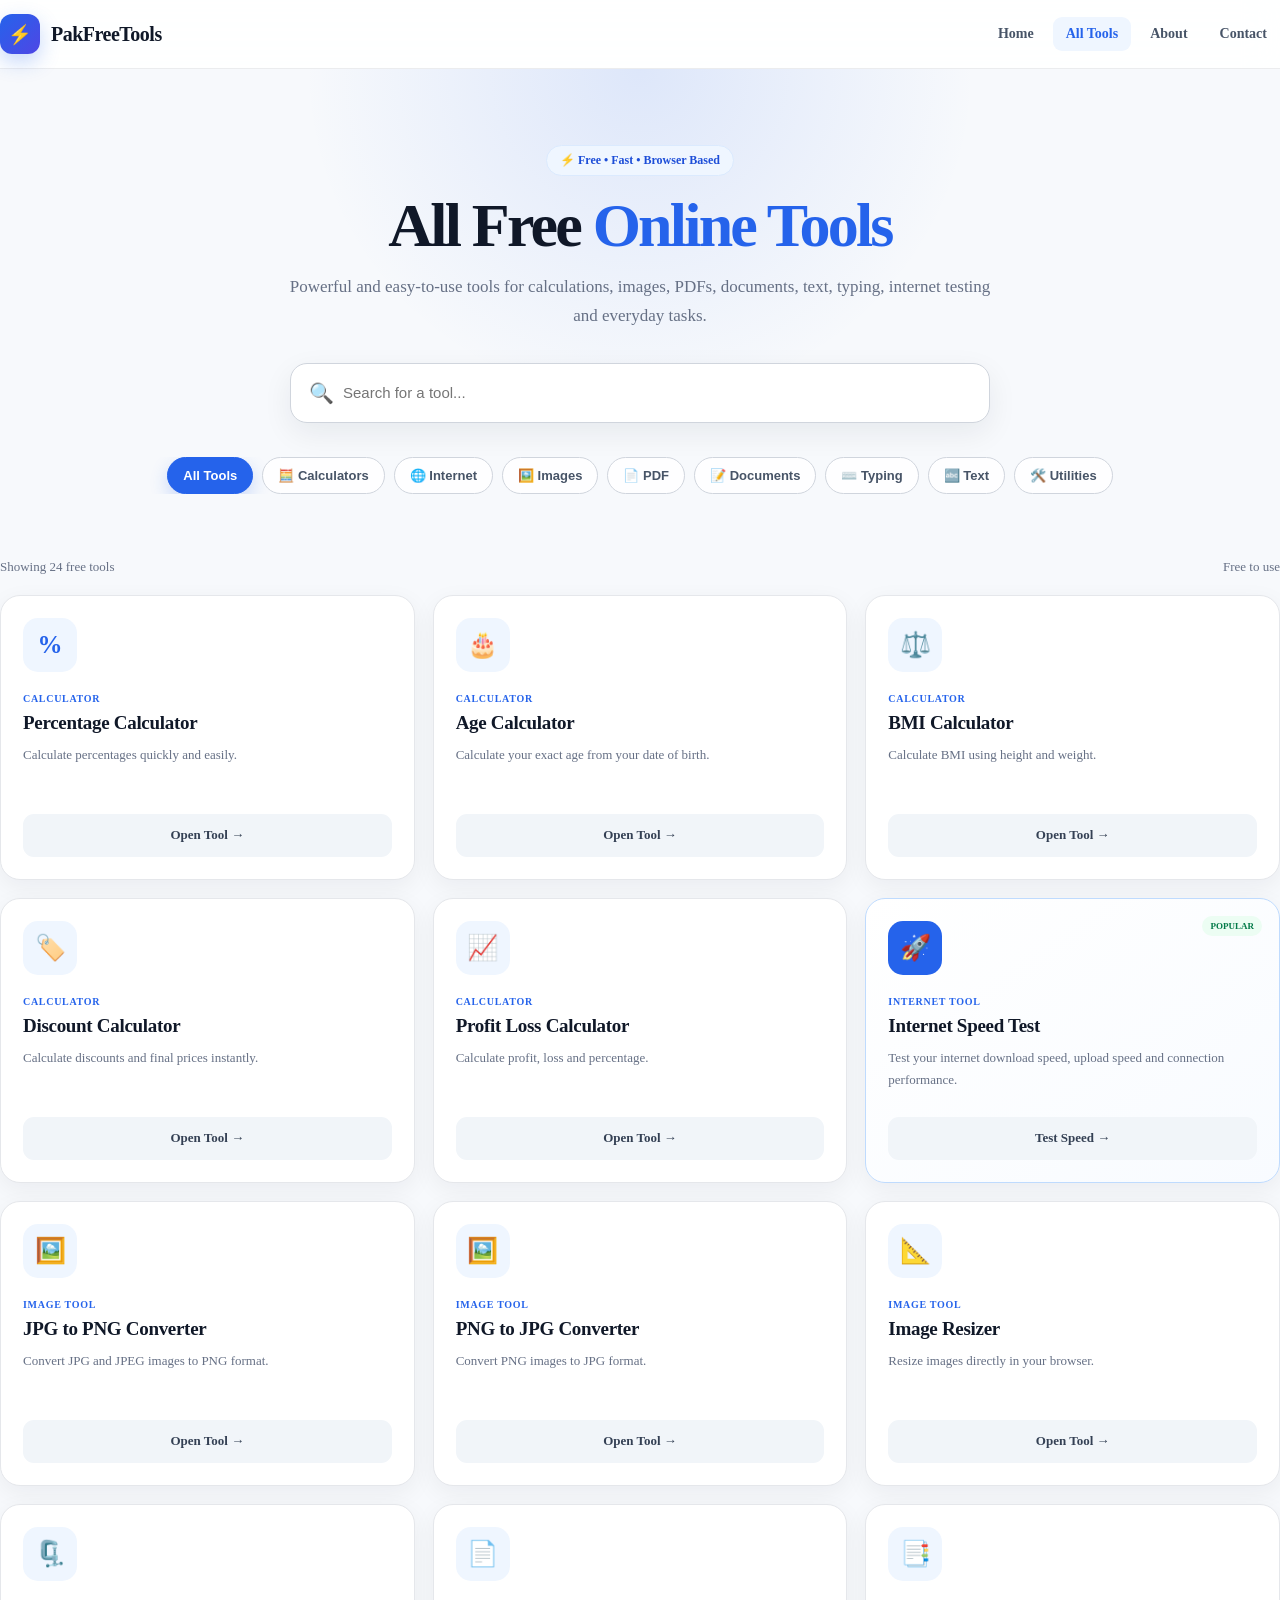
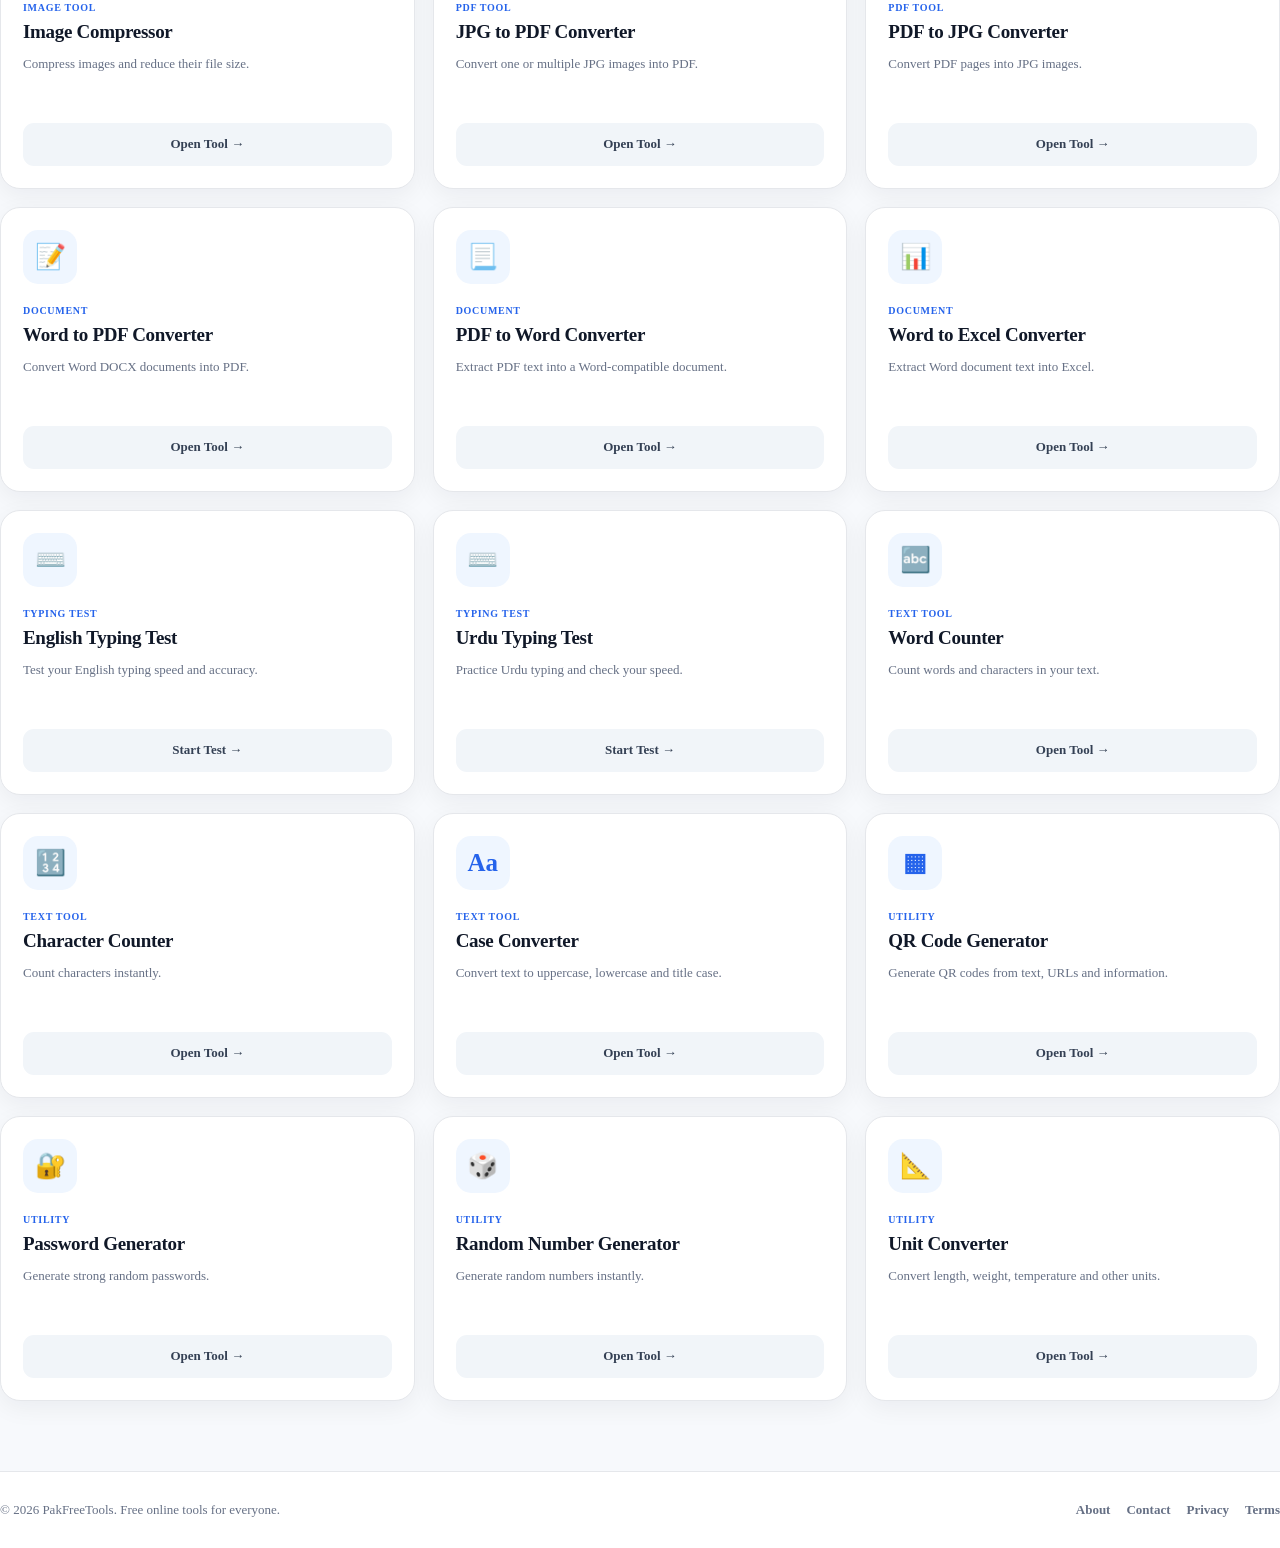
==== commit a8cc3539: "Change" ====
--- a/index.html
+++ b/index.html
@@ -2,15 +2,16 @@
 <html lang="en">
 <head>
   <meta charset="UTF-8">
-
   <meta name="viewport" content="width=device-width, initial-scale=1.0">
 
   <title>All Free Online Tools | PakFreeTools</title>
 
   <meta
     name="description"
-    content="Explore all free online tools from PakFreeTools including calculators, image converters, PDF tools, document converters, typing tests and useful utilities."
+    content="Explore free online calculators, image tools, PDF converters, document tools, typing tests, text utilities, internet tools and more with PakFreeTools."
   >
+
+  <meta name="theme-color" content="#2563eb">
 
   <link
     rel="canonical"
@@ -20,178 +21,594 @@
   <link rel="stylesheet" href="../assets/style.css">
 
   <style>
+
+    /* =====================================================
+       PAKFREETOOLS — ALL TOOLS PAGE
+       ===================================================== */
+
+    :root {
+      --tools-primary: #2563eb;
+      --tools-primary-dark: #1d4ed8;
+      --tools-bg: #f7f9fc;
+      --tools-card: #ffffff;
+      --tools-border: #e5e7eb;
+      --tools-text: #101828;
+      --tools-muted: #667085;
+      --tools-radius: 20px;
+    }
+
+    * {
+      box-sizing: border-box;
+    }
+
+    body {
+      margin: 0;
+      background: var(--tools-bg);
+      color: var(--tools-text);
+    }
+
+    a {
+      text-decoration: none;
+    }
+
+    /* =========================
+       HEADER
+       ========================= */
+
+    .tools-header {
+      position: sticky;
+      top: 0;
+      z-index: 1000;
+      background: rgba(255,255,255,.88);
+      backdrop-filter: blur(16px);
+      -webkit-backdrop-filter: blur(16px);
+      border-bottom: 1px solid rgba(16,24,40,.08);
+    }
+
+    .tools-nav {
+      min-height: 68px;
+      display: flex;
+      align-items: center;
+      justify-content: space-between;
+      gap: 20px;
+    }
+
+    .tools-brand {
+      display: flex;
+      align-items: center;
+      gap: 11px;
+      color: var(--tools-text);
+      font-size: 20px;
+      font-weight: 800;
+      letter-spacing: -.5px;
+    }
+
+    .brand-icon {
+      width: 40px;
+      height: 40px;
+      display: grid;
+      place-items: center;
+      border-radius: 12px;
+      background: linear-gradient(135deg,#2563eb,#4f46e5);
+      color: #fff;
+      font-size: 19px;
+      box-shadow: 0 8px 20px rgba(37,99,235,.25);
+    }
+
+    .tools-nav-links {
+      display: flex;
+      align-items: center;
+      gap: 6px;
+    }
+
+    .tools-nav-links a {
+      color: #475467;
+      padding: 9px 13px;
+      border-radius: 9px;
+      font-size: 14px;
+      font-weight: 600;
+      transition: .2s ease;
+    }
+
+    .tools-nav-links a:hover,
+    .tools-nav-links a.active {
+      background: #eff6ff;
+      color: var(--tools-primary);
+    }
+
+    /* =========================
+       HERO
+       ========================= */
+
     .tools-hero {
+      position: relative;
+      overflow: hidden;
       text-align: center;
-      padding: 55px 20px 30px;
+      padding: 76px 20px 55px;
+      background:
+        radial-gradient(circle at 50% 0%,
+        rgba(37,99,235,.12),
+        transparent 42%);
+    }
+
+    .hero-badge {
+      display: inline-flex;
+      align-items: center;
+      gap: 7px;
+      padding: 7px 13px;
+      margin-bottom: 18px;
+      border: 1px solid #dbeafe;
+      border-radius: 999px;
+      background: #eff6ff;
+      color: #1d4ed8;
+      font-size: 12px;
+      font-weight: 700;
     }
 
     .tools-hero h1 {
-      font-size: clamp(32px, 5vw, 50px);
-      margin-bottom: 12px;
+      max-width: 850px;
+      margin: 0 auto 15px;
+      font-size: clamp(38px,6vw,62px);
+      line-height: 1.03;
+      letter-spacing: -2.8px;
+    }
+
+    .tools-hero h1 span {
+      color: var(--tools-primary);
     }
 
     .tools-hero p {
       max-width: 720px;
       margin: auto;
-      color: #667085;
+      color: var(--tools-muted);
       font-size: 17px;
       line-height: 1.7;
     }
 
+    /* =========================
+       SEARCH
+       ========================= */
+
     .tool-search {
-      max-width: 650px;
-      margin: 28px auto;
+      position: relative;
+      max-width: 700px;
+      margin: 32px auto 0;
+    }
+
+    .tool-search-icon {
+      position: absolute;
+      left: 19px;
+      top: 50%;
+      transform: translateY(-50%);
+      color: #98a2b3;
+      font-size: 20px;
+      pointer-events: none;
     }
 
     .tool-search input {
       width: 100%;
-      padding: 15px 18px;
+      height: 60px;
+      padding: 0 20px 0 52px;
       border: 1px solid #d0d5dd;
-      border-radius: 12px;
-      font-size: 16px;
+      border-radius: 17px;
       outline: none;
+      background: #fff;
+      color: var(--tools-text);
+      font-size: 15px;
+      box-shadow:
+        0 10px 30px rgba(16,24,40,.07);
+      transition: .2s ease;
     }
 
     .tool-search input:focus {
-      border-color: #2563eb;
-      box-shadow: 0 0 0 3px rgba(37,99,235,.12);
+      border-color: var(--tools-primary);
+      box-shadow:
+        0 0 0 4px rgba(37,99,235,.10),
+        0 12px 30px rgba(16,24,40,.08);
+    }
+
+    /* =========================
+       CATEGORIES
+       ========================= */
+
+    .category-wrapper {
+      max-width: 1120px;
+      margin: 34px auto 0;
+      overflow-x: auto;
+      scrollbar-width: none;
+    }
+
+    .category-wrapper::-webkit-scrollbar {
+      display: none;
     }
 
     .category-buttons {
       display: flex;
       justify-content: center;
-      flex-wrap: wrap;
       gap: 9px;
-      margin: 20px auto 40px;
+      min-width: max-content;
     }
 
     .category-btn {
       border: 1px solid #d0d5dd;
-      background: #fff;
-      padding: 9px 16px;
+      background: rgba(255,255,255,.9);
+      color: #475467;
+      padding: 10px 15px;
       border-radius: 999px;
       cursor: pointer;
-      font-weight: 600;
-      transition: .2s;
-    }
-
-    .category-btn:hover,
+      font-weight: 700;
+      font-size: 13px;
+      white-space: nowrap;
+      transition: .2s ease;
+    }
+
+    .category-btn:hover {
+      border-color: #93c5fd;
+      color: var(--tools-primary);
+      transform: translateY(-1px);
+    }
+
     .category-btn.active {
-      background: #2563eb;
-      color: white;
-      border-color: #2563eb;
+      background: var(--tools-primary);
+      color: #fff;
+      border-color: var(--tools-primary);
+      box-shadow: 0 7px 18px rgba(37,99,235,.22);
+    }
+
+    /* =========================
+       TOOL AREA
+       ========================= */
+
+    .tools-section {
+      padding: 10px 0 70px;
+    }
+
+    .results-info {
+      display: flex;
+      justify-content: space-between;
+      align-items: center;
+      margin: 0 0 20px;
+      color: var(--tools-muted);
+      font-size: 13px;
     }
 
     .tools-grid {
       display: grid;
-      grid-template-columns: repeat(3, 1fr);
-      gap: 20px;
-      padding-bottom: 50px;
-    }
+      grid-template-columns: repeat(3,1fr);
+      gap: 18px;
+    }
+
+    /* =========================
+       TOOL CARD
+       ========================= */
 
     .tool-card {
+      position: relative;
+      display: flex;
+      flex-direction: column;
+      min-height: 285px;
+      padding: 22px;
+      border: 1px solid var(--tools-border);
+      border-radius: var(--tools-radius);
+      background: var(--tools-card);
+      box-shadow: 0 7px 25px rgba(16,24,40,.055);
+      transition:
+        transform .25s ease,
+        box-shadow .25s ease,
+        border-color .25s ease;
+    }
+
+    .tool-card:hover {
+      transform: translateY(-5px);
+      border-color: #bfdbfe;
+      box-shadow: 0 18px 40px rgba(16,24,40,.10);
+    }
+
+    .tool-icon {
+      width: 54px;
+      height: 54px;
+      display: grid;
+      place-items: center;
+      margin-bottom: 16px;
+      border-radius: 15px;
+      background: #eff6ff;
+      color: var(--tools-primary);
+      font-size: 25px;
+      font-weight: 800;
+    }
+
+    .tool-category {
+      display: inline-block;
+      margin-bottom: 7px;
+      color: var(--tools-primary);
+      font-size: 10px;
+      font-weight: 800;
+      letter-spacing: .7px;
+      text-transform: uppercase;
+    }
+
+    .tool-card h2 {
+      margin: 0 0 9px;
+      color: var(--tools-text);
+      font-size: 19px;
+      line-height: 1.3;
+      letter-spacing: -.3px;
+    }
+
+    .tool-card p {
+      margin: 0;
+      color: var(--tools-muted);
+      font-size: 13px;
+      line-height: 1.65;
+    }
+
+    .tool-content {
+      flex: 1;
+    }
+
+    .tool-btn {
+      display: inline-flex;
+      align-items: center;
+      justify-content: center;
+      gap: 7px;
+      width: 100%;
+      min-height: 43px;
+      margin-top: 19px;
+      border-radius: 11px;
+      background: #f1f5f9;
+      color: #344054;
+      font-size: 13px;
+      font-weight: 800;
+      transition: .2s ease;
+    }
+
+    .tool-btn:hover {
+      background: var(--tools-primary);
+      color: #fff;
+    }
+
+    .tool-card.featured {
+      border-color: #bfdbfe;
+      background:
+        linear-gradient(145deg,#fff,#f8fbff);
+    }
+
+    .tool-card.featured .tool-icon {
+      background: var(--tools-primary);
+      color: #fff;
+    }
+
+    .featured-label {
+      position: absolute;
+      top: 17px;
+      right: 17px;
+      padding: 5px 8px;
+      border-radius: 999px;
+      background: #ecfdf3;
+      color: #027a48;
+      font-size: 9px;
+      font-weight: 800;
+      text-transform: uppercase;
+    }
+
+    /* =========================
+       NO RESULTS
+       ========================= */
+
+    .no-results {
+      display: none;
+      padding: 65px 20px;
+      text-align: center;
+      color: var(--tools-muted);
+    }
+
+    .no-results-icon {
+      font-size: 40px;
+      margin-bottom: 12px;
+    }
+
+    .no-results h2 {
+      margin: 0 0 7px;
+      color: var(--tools-text);
+      font-size: 22px;
+    }
+
+    .no-results p {
+      margin: 0;
+      font-size: 14px;
+    }
+
+    /* =========================
+       FOOTER
+       ========================= */
+
+    .tools-footer {
+      border-top: 1px solid var(--tools-border);
       background: #fff;
-      border: 1px solid #e4e7ec;
-      border-radius: 17px;
-      padding: 23px;
-      box-shadow: 0 8px 25px rgba(16,24,40,.06);
-      transition: .25s;
-    }
-
-    .tool-card:hover {
-      transform: translateY(-4px);
-      box-shadow: 0 14px 35px rgba(16,24,40,.10);
-    }
-
-    .tool-icon {
-      width: 52px;
-      height: 52px;
+      padding: 30px 0;
+    }
+
+    .footer-inner {
       display: flex;
       align-items: center;
-      justify-content: center;
-      border-radius: 14px;
-      background: #eff6ff;
-      font-size: 26px;
-      margin-bottom: 15px;
-    }
-
-    .tool-card h2 {
-      font-size: 19px;
-      margin: 0 0 8px;
-    }
-
-    .tool-card p {
+      justify-content: space-between;
+      gap: 20px;
+    }
+
+    .footer-copy {
       color: #667085;
-      line-height: 1.55;
-      min-height: 48px;
-      margin-bottom: 18px;
-    }
-
-    .tool-btn {
-      display: inline-block;
-      background: #2563eb;
-      color: #fff;
-      padding: 11px 17px;
-      border-radius: 9px;
-      font-weight: 700;
-    }
-
-    .tool-btn:hover {
-      background: #1d4ed8;
-    }
-
-    .no-results {
-      display: none;
-      text-align: center;
+      font-size: 13px;
+    }
+
+    .footer-links {
+      display: flex;
+      flex-wrap: wrap;
+      gap: 16px;
+    }
+
+    .footer-links a {
       color: #667085;
-      padding: 40px 10px;
-      font-size: 18px;
-    }
-
-    @media (max-width: 850px) {
+      font-size: 13px;
+      font-weight: 600;
+    }
+
+    .footer-links a:hover {
+      color: var(--tools-primary);
+    }
+
+    /* =========================
+       TABLET
+       ========================= */
+
+    @media (max-width: 900px) {
+
       .tools-grid {
-        grid-template-columns: repeat(2, 1fr);
-      }
-    }
-
-    @media (max-width: 560px) {
+        grid-template-columns: repeat(2,1fr);
+      }
+
+      .tools-nav-links {
+        display: none;
+      }
+
+    }
+
+    /* =========================
+       MOBILE
+       ========================= */
+
+    @media (max-width: 600px) {
+
+      .tools-nav {
+        min-height: 62px;
+      }
+
+      .tools-brand {
+        font-size: 18px;
+      }
+
+      .brand-icon {
+        width: 37px;
+        height: 37px;
+        border-radius: 11px;
+      }
+
+      .tools-hero {
+        padding: 55px 15px 40px;
+      }
+
+      .hero-badge {
+        font-size: 10px;
+      }
+
+      .tools-hero h1 {
+        font-size: clamp(36px,11vw,48px);
+        letter-spacing: -2px;
+      }
+
+      .tools-hero p {
+        font-size: 14px;
+        line-height: 1.65;
+      }
+
+      .tool-search {
+        margin-top: 25px;
+      }
+
+      .tool-search input {
+        height: 56px;
+        border-radius: 15px;
+      }
+
+      .category-wrapper {
+        margin-top: 25px;
+      }
+
+      .category-buttons {
+        justify-content: flex-start;
+      }
+
+      .tools-section {
+        padding-bottom: 50px;
+      }
+
+      .results-info {
+        margin-bottom: 15px;
+      }
+
       .tools-grid {
         grid-template-columns: 1fr;
+        gap: 13px;
+      }
+
+      .tool-card {
+        min-height: 0;
+        padding: 19px;
+        border-radius: 17px;
+      }
+
+      .tool-card h2 {
+        font-size: 17px;
+      }
+
+      .tool-icon {
+        width: 49px;
+        height: 49px;
+        border-radius: 13px;
+        font-size: 22px;
+      }
+
+      .tool-btn {
+        min-height: 45px;
+      }
+
+      .footer-inner {
+        flex-direction: column;
+        text-align: center;
+      }
+
+      .footer-links {
+        justify-content: center;
+      }
+    }
+
+    /* =========================
+       SMALL PHONES
+       ========================= */
+
+    @media (max-width: 380px) {
+
+      .tools-hero h1 {
+        font-size: 35px;
       }
 
       .tools-hero {
-        padding-top: 35px;
-      }
-
-      .category-buttons {
-        justify-content: flex-start;
-        overflow-x: auto;
-        padding-bottom: 5px;
-      }
-
-      .category-btn {
-        white-space: nowrap;
-      }
-    }
+        padding-top: 42px;
+      }
+
+      .tool-card {
+        padding: 17px;
+      }
+    }
+
   </style>
 
-  <!-- Breadcrumb SEO -->
+  <!-- Breadcrumb -->
   <script type="application/ld+json">
   {
-    "@context": "https://schema.org",
-    "@type": "BreadcrumbList",
-    "itemListElement": [
+    "@context":"https://schema.org",
+    "@type":"BreadcrumbList",
+    "itemListElement":[
       {
-        "@type": "ListItem",
-        "position": 1,
-        "name": "PakFreeTools",
-        "item": "https://wainceedits.github.io/PakFreeTools.-/"
+        "@type":"ListItem",
+        "position":1,
+        "name":"PakFreeTools",
+        "item":"https://wainceedits.github.io/PakFreeTools.-/"
       },
       {
-        "@type": "ListItem",
-        "position": 2,
-        "name": "All Tools",
-        "item": "https://wainceedits.github.io/PakFreeTools.-/tools/"
+        "@type":"ListItem",
+        "position":2,
+        "name":"All Tools",
+        "item":"https://wainceedits.github.io/PakFreeTools.-/tools/"
       }
     ]
   }
@@ -201,81 +618,128 @@
 
 <body>
 
-<header>
-  <div class="container nav">
-
-    <a class="brand" href="../">
-      PakFreeTools
+<!-- =========================
+     HEADER
+     ========================= -->
+
+<header class="tools-header">
+
+  <div class="container tools-nav">
+
+    <a class="tools-brand" href="../">
+      <span class="brand-icon">⚡</span>
+      <span>PakFreeTools</span>
     </a>
 
-    <nav>
-      <a href="../">Home</a>
-      <a href="./">All Tools</a>
+    <nav class="tools-nav-links">
+
+      <a href="../">
+        Home
+      </a>
+
+      <a href="./" class="active">
+        All Tools
+      </a>
+
+      <a href="../about/">
+        About
+      </a>
+
+      <a href="../contact/">
+        Contact
+      </a>
+
     </nav>
 
   </div>
+
 </header>
 
 
 <main>
 
+  <!-- =========================
+       HERO
+       ========================= -->
+
   <section class="tools-hero">
 
     <div class="container">
 
-      <h1>All Free Online Tools</h1>
+      <div class="hero-badge">
+        ⚡ Free • Fast • Browser Based
+      </div>
+
+      <h1>
+        All Free <span>Online Tools</span>
+      </h1>
 
       <p>
-        Explore our collection of free online tools for calculations,
-        images, PDFs, documents, typing, text and everyday tasks.
+        Powerful and easy-to-use tools for calculations, images,
+        PDFs, documents, text, typing, internet testing and everyday tasks.
       </p>
 
 
       <div class="tool-search">
+
+        <span class="tool-search-icon">
+          🔍
+        </span>
 
         <input
           type="search"
           id="toolSearch"
           placeholder="Search for a tool..."
           autocomplete="off"
+          aria-label="Search tools"
         >
 
       </div>
 
 
-      <div class="category-buttons">
-
-        <button class="category-btn active" data-category="all">
-          All
-        </button>
-
-        <button class="category-btn" data-category="calculator">
-          Calculators
-        </button>
-
-        <button class="category-btn" data-category="image">
-          Image Tools
-        </button>
-
-        <button class="category-btn" data-category="pdf">
-          PDF Tools
-        </button>
-
-        <button class="category-btn" data-category="document">
-          Documents
-        </button>
-
-        <button class="category-btn" data-category="typing">
-          Typing Tests
-        </button>
-
-        <button class="category-btn" data-category="text">
-          Text Tools
-        </button>
-
-        <button class="category-btn" data-category="utility">
-          Utilities
-        </button>
+      <!-- CATEGORIES -->
+
+      <div class="category-wrapper">
+
+        <div class="category-buttons">
+
+          <button class="category-btn active" data-category="all">
+            All Tools
+          </button>
+
+          <button class="category-btn" data-category="calculator">
+            🧮 Calculators
+          </button>
+
+          <button class="category-btn" data-category="internet">
+            🌐 Internet
+          </button>
+
+          <button class="category-btn" data-category="image">
+            🖼️ Images
+          </button>
+
+          <button class="category-btn" data-category="pdf">
+            📄 PDF
+          </button>
+
+          <button class="category-btn" data-category="document">
+            📝 Documents
+          </button>
+
+          <button class="category-btn" data-category="typing">
+            ⌨️ Typing
+          </button>
+
+          <button class="category-btn" data-category="text">
+            🔤 Text
+          </button>
+
+          <button class="category-btn" data-category="utility">
+            🛠️ Utilities
+          </button>
+
+        </div>
 
       </div>
 
@@ -284,451 +748,706 @@
   </section>
 
 
-  <section class="container">
-
-    <div class="tools-grid" id="toolsGrid">
-
-
-      <!-- CALCULATORS -->
-
-      <article class="tool-card" data-category="calculator">
-
-        <div class="tool-icon">%</div>
-
-        <h2>Percentage Calculator</h2>
+  <!-- =========================
+       TOOLS
+       ========================= -->
+
+  <section class="tools-section">
+
+    <div class="container">
+
+      <div class="results-info">
+
+        <span id="resultsText">
+          Showing all tools
+        </span>
+
+        <span>
+          Free to use
+        </span>
+
+      </div>
+
+
+      <div class="tools-grid" id="toolsGrid">
+
+
+        <!-- CALCULATORS -->
+
+        <article class="tool-card" data-category="calculator">
+
+          <div class="tool-icon">%</div>
+
+          <div class="tool-content">
+
+            <span class="tool-category">
+              Calculator
+            </span>
+
+            <h2>Percentage Calculator</h2>
+
+            <p>
+              Calculate percentages quickly and easily.
+            </p>
+
+          </div>
+
+          <a class="tool-btn" href="../percentage-calculator/">
+            Open Tool →
+          </a>
+
+        </article>
+
+
+        <article class="tool-card" data-category="calculator">
+
+          <div class="tool-icon">🎂</div>
+
+          <div class="tool-content">
+
+            <span class="tool-category">
+              Calculator
+            </span>
+
+            <h2>Age Calculator</h2>
+
+            <p>
+              Calculate your exact age from your date of birth.
+            </p>
+
+          </div>
+
+          <a class="tool-btn" href="../age-calculator/">
+            Open Tool →
+          </a>
+
+        </article>
+
+
+        <article class="tool-card" data-category="calculator">
+
+          <div class="tool-icon">⚖️</div>
+
+          <div class="tool-content">
+
+            <span class="tool-category">
+              Calculator
+            </span>
+
+            <h2>BMI Calculator</h2>
+
+            <p>
+              Calculate BMI using height and weight.
+            </p>
+
+          </div>
+
+          <a class="tool-btn" href="../bmi-calculator/">
+            Open Tool →
+          </a>
+
+        </article>
+
+
+        <article class="tool-card" data-category="calculator">
+
+          <div class="tool-icon">🏷️</div>
+
+          <div class="tool-content">
+
+            <span class="tool-category">
+              Calculator
+            </span>
+
+            <h2>Discount Calculator</h2>
+
+            <p>
+              Calculate discounts and final prices instantly.
+            </p>
+
+          </div>
+
+          <a class="tool-btn" href="../discount-calculator/">
+            Open Tool →
+          </a>
+
+        </article>
+
+
+        <article class="tool-card" data-category="calculator">
+
+          <div class="tool-icon">📈</div>
+
+          <div class="tool-content">
+
+            <span class="tool-category">
+              Calculator
+            </span>
+
+            <h2>Profit Loss Calculator</h2>
+
+            <p>
+              Calculate profit, loss and percentage.
+            </p>
+
+          </div>
+
+          <a class="tool-btn" href="../profit-loss-calculator/">
+            Open Tool →
+          </a>
+
+        </article>
+
+
+        <!-- INTERNET -->
+
+        <article
+          class="tool-card featured"
+          data-category="internet"
+        >
+
+          <span class="featured-label">
+            Popular
+          </span>
+
+          <div class="tool-icon">🚀</div>
+
+          <div class="tool-content">
+
+            <span class="tool-category">
+              Internet Tool
+            </span>
+
+            <h2>Internet Speed Test</h2>
+
+            <p>
+              Test your internet download speed, upload speed
+              and connection performance.
+            </p>
+
+          </div>
+
+          <a
+            class="tool-btn"
+            href="../internet-speed-test/"
+          >
+            Test Speed →
+          </a>
+
+        </article>
+
+
+        <!-- IMAGE TOOLS -->
+
+        <article class="tool-card" data-category="image">
+
+          <div class="tool-icon">🖼️</div>
+
+          <div class="tool-content">
+
+            <span class="tool-category">
+              Image Tool
+            </span>
+
+            <h2>JPG to PNG Converter</h2>
+
+            <p>
+              Convert JPG and JPEG images to PNG format.
+            </p>
+
+          </div>
+
+          <a class="tool-btn" href="../jpg-to-png/">
+            Open Tool →
+          </a>
+
+        </article>
+
+
+        <article class="tool-card" data-category="image">
+
+          <div class="tool-icon">🖼️</div>
+
+          <div class="tool-content">
+
+            <span class="tool-category">
+              Image Tool
+            </span>
+
+            <h2>PNG to JPG Converter</h2>
+
+            <p>
+              Convert PNG images to JPG format.
+            </p>
+
+          </div>
+
+          <a class="tool-btn" href="../png-to-jpg/">
+            Open Tool →
+          </a>
+
+        </article>
+
+
+        <article class="tool-card" data-category="image">
+
+          <div class="tool-icon">📐</div>
+
+          <div class="tool-content">
+
+            <span class="tool-category">
+              Image Tool
+            </span>
+
+            <h2>Image Resizer</h2>
+
+            <p>
+              Resize images directly in your browser.
+            </p>
+
+          </div>
+
+          <a class="tool-btn" href="../image-resizer/">
+            Open Tool →
+          </a>
+
+        </article>
+
+
+        <article class="tool-card" data-category="image">
+
+          <div class="tool-icon">🗜️</div>
+
+          <div class="tool-content">
+
+            <span class="tool-category">
+              Image Tool
+            </span>
+
+            <h2>Image Compressor</h2>
+
+            <p>
+              Compress images and reduce their file size.
+            </p>
+
+          </div>
+
+          <a class="tool-btn" href="../image-compressor/">
+            Open Tool →
+          </a>
+
+        </article>
+
+
+        <!-- PDF -->
+
+        <article class="tool-card" data-category="pdf">
+
+          <div class="tool-icon">📄</div>
+
+          <div class="tool-content">
+
+            <span class="tool-category">
+              PDF Tool
+            </span>
+
+            <h2>JPG to PDF Converter</h2>
+
+            <p>
+              Convert one or multiple JPG images into PDF.
+            </p>
+
+          </div>
+
+          <a class="tool-btn" href="../jpg-to-pdf/">
+            Open Tool →
+          </a>
+
+        </article>
+
+
+        <article class="tool-card" data-category="pdf">
+
+          <div class="tool-icon">📑</div>
+
+          <div class="tool-content">
+
+            <span class="tool-category">
+              PDF Tool
+            </span>
+
+            <h2>PDF to JPG Converter</h2>
+
+            <p>
+              Convert PDF pages into JPG images.
+            </p>
+
+          </div>
+
+          <a class="tool-btn" href="../pdf-to-jpg/">
+            Open Tool →
+          </a>
+
+        </article>
+
+
+        <!-- DOCUMENT -->
+
+        <article class="tool-card" data-category="document">
+
+          <div class="tool-icon">📝</div>
+
+          <div class="tool-content">
+
+            <span class="tool-category">
+              Document
+            </span>
+
+            <h2>Word to PDF Converter</h2>
+
+            <p>
+              Convert Word DOCX documents into PDF.
+            </p>
+
+          </div>
+
+          <a class="tool-btn" href="../word-to-pdf/">
+            Open Tool →
+          </a>
+
+        </article>
+
+
+        <article class="tool-card" data-category="document">
+
+          <div class="tool-icon">📃</div>
+
+          <div class="tool-content">
+
+            <span class="tool-category">
+              Document
+            </span>
+
+            <h2>PDF to Word Converter</h2>
+
+            <p>
+              Extract PDF text into a Word-compatible document.
+            </p>
+
+          </div>
+
+          <a class="tool-btn" href="../pdf-to-word/">
+            Open Tool →
+          </a>
+
+        </article>
+
+
+        <article class="tool-card" data-category="document">
+
+          <div class="tool-icon">📊</div>
+
+          <div class="tool-content">
+
+            <span class="tool-category">
+              Document
+            </span>
+
+            <h2>Word to Excel Converter</h2>
+
+            <p>
+              Extract Word document text into Excel.
+            </p>
+
+          </div>
+
+          <a class="tool-btn" href="../word-to-excel/">
+            Open Tool →
+          </a>
+
+        </article>
+
+
+        <!-- TYPING -->
+
+        <article class="tool-card" data-category="typing">
+
+          <div class="tool-icon">⌨️</div>
+
+          <div class="tool-content">
+
+            <span class="tool-category">
+              Typing Test
+            </span>
+
+            <h2>English Typing Test</h2>
+
+            <p>
+              Test your English typing speed and accuracy.
+            </p>
+
+          </div>
+
+          <a class="tool-btn" href="../english-typing-test/">
+            Start Test →
+          </a>
+
+        </article>
+
+
+        <article class="tool-card" data-category="typing">
+
+          <div class="tool-icon">⌨️</div>
+
+          <div class="tool-content">
+
+            <span class="tool-category">
+              Typing Test
+            </span>
+
+            <h2>Urdu Typing Test</h2>
+
+            <p>
+              Practice Urdu typing and check your speed.
+            </p>
+
+          </div>
+
+          <a class="tool-btn" href="../urdu-typing-test/">
+            Start Test →
+          </a>
+
+        </article>
+
+
+        <!-- TEXT -->
+
+        <article class="tool-card" data-category="text">
+
+          <div class="tool-icon">🔤</div>
+
+          <div class="tool-content">
+
+            <span class="tool-category">
+              Text Tool
+            </span>
+
+            <h2>Word Counter</h2>
+
+            <p>
+              Count words and characters in your text.
+            </p>
+
+          </div>
+
+          <a class="tool-btn" href="../word-counter/">
+            Open Tool →
+          </a>
+
+        </article>
+
+
+        <article class="tool-card" data-category="text">
+
+          <div class="tool-icon">🔢</div>
+
+          <div class="tool-content">
+
+            <span class="tool-category">
+              Text Tool
+            </span>
+
+            <h2>Character Counter</h2>
+
+            <p>
+              Count characters instantly.
+            </p>
+
+          </div>
+
+          <a class="tool-btn" href="../character-counter/">
+            Open Tool →
+          </a>
+
+        </article>
+
+
+        <article class="tool-card" data-category="text">
+
+          <div class="tool-icon">Aa</div>
+
+          <div class="tool-content">
+
+            <span class="tool-category">
+              Text Tool
+            </span>
+
+            <h2>Case Converter</h2>
+
+            <p>
+              Convert text to uppercase, lowercase and title case.
+            </p>
+
+          </div>
+
+          <a class="tool-btn" href="../case-converter/">
+            Open Tool →
+          </a>
+
+        </article>
+
+
+        <!-- UTILITIES -->
+
+        <article class="tool-card" data-category="utility">
+
+          <div class="tool-icon">▦</div>
+
+          <div class="tool-content">
+
+            <span class="tool-category">
+              Utility
+            </span>
+
+            <h2>QR Code Generator</h2>
+
+            <p>
+              Generate QR codes from text, URLs and information.
+            </p>
+
+          </div>
+
+          <a class="tool-btn" href="../qr-code-generator/">
+            Open Tool →
+          </a>
+
+        </article>
+
+
+        <article class="tool-card" data-category="utility">
+
+          <div class="tool-icon">🔐</div>
+
+          <div class="tool-content">
+
+            <span class="tool-category">
+              Utility
+            </span>
+
+            <h2>Password Generator</h2>
+
+            <p>
+              Generate strong random passwords.
+            </p>
+
+          </div>
+
+          <a class="tool-btn" href="../password-generator/">
+            Open Tool →
+          </a>
+
+        </article>
+
+
+        <article class="tool-card" data-category="utility">
+
+          <div class="tool-icon">🎲</div>
+
+          <div class="tool-content">
+
+            <span class="tool-category">
+              Utility
+            </span>
+
+            <h2>Random Number Generator</h2>
+
+            <p>
+              Generate random numbers instantly.
+            </p>
+
+          </div>
+
+          <a class="tool-btn" href="../random-number-generator/">
+            Open Tool →
+          </a>
+
+        </article>
+
+
+        <article class="tool-card" data-category="utility">
+
+          <div class="tool-icon">📐</div>
+
+          <div class="tool-content">
+
+            <span class="tool-category">
+              Utility
+            </span>
+
+            <h2>Unit Converter</h2>
+
+            <p>
+              Convert length, weight, temperature and other units.
+            </p>
+
+          </div>
+
+          <a class="tool-btn" href="../unit-converter/">
+            Open Tool →
+          </a>
+
+        </article>
+
+      </div>
+
+
+      <!-- NO RESULTS -->
+
+      <div class="no-results" id="noResults">
+
+        <div class="no-results-icon">
+          🔎
+        </div>
+
+        <h2>No tools found</h2>
 
         <p>
-          Calculate percentages quickly and easily.
+          Try another keyword or choose a different category.
         </p>
 
-        <a class="tool-btn" href="../percentage-calculator/">
-          Open Tool
-        </a>
-
-      </article>
-
-
-      <article class="tool-card" data-category="calculator">
-
-        <div class="tool-icon">🎂</div>
-
-        <h2>Age Calculator</h2>
-
-        <p>
-          Calculate your exact age from your date of birth.
-        </p>
-
-        <a class="tool-btn" href="../age-calculator/">
-          Open Tool
-        </a>
-
-      </article>
-
-
-      <article class="tool-card" data-category="calculator">
-
-        <div class="tool-icon">⚖️</div>
-
-        <h2>BMI Calculator</h2>
-
-        <p>
-          Calculate BMI using height and weight.
-        </p>
-
-        <a class="tool-btn" href="../bmi-calculator/">
-          Open Tool
-        </a>
-
-      </article>
-
-
-      <article class="tool-card" data-category="calculator">
-
-        <div class="tool-icon">🏷️</div>
-
-        <h2>Discount Calculator</h2>
-
-        <p>
-          Calculate discounts and final prices instantly.
-        </p>
-
-        <a class="tool-btn" href="../discount-calculator/">
-          Open Tool
-        </a>
-
-      </article>
-
-
-      <article class="tool-card" data-category="calculator">
-
-        <div class="tool-icon">📈</div>
-
-        <h2>Profit Loss Calculator</h2>
-
-        <p>
-          Calculate profit, loss and percentage.
-        </p>
-
-        <a class="tool-btn" href="../profit-loss-calculator/">
-          Open Tool
-        </a>
-
-      </article>
-
-
-
-      <!-- IMAGE TOOLS -->
-
-      <article class="tool-card" data-category="image">
-
-        <div class="tool-icon">🖼️</div>
-
-        <h2>JPG to PNG Converter</h2>
-
-        <p>
-          Convert JPG and JPEG images to PNG format.
-        </p>
-
-        <a class="tool-btn" href="../jpg-to-png/">
-          Open Tool
-        </a>
-
-      </article>
-
-
-      <article class="tool-card" data-category="image">
-
-        <div class="tool-icon">🖼️</div>
-
-        <h2>PNG to JPG Converter</h2>
-
-        <p>
-          Convert PNG images to JPG format.
-        </p>
-
-        <a class="tool-btn" href="../png-to-jpg/">
-          Open Tool
-        </a>
-
-      </article>
-
-
-      <article class="tool-card" data-category="image">
-
-        <div class="tool-icon">📐</div>
-
-        <h2>Image Resizer</h2>
-
-        <p>
-          Resize images directly in your browser.
-        </p>
-
-        <a class="tool-btn" href="../image-resizer/">
-          Open Tool
-        </a>
-
-      </article>
-
-
-      <article class="tool-card" data-category="image">
-
-        <div class="tool-icon">🗜️</div>
-
-        <h2>Image Compressor</h2>
-
-        <p>
-          Compress images and reduce their file size.
-        </p>
-
-        <a class="tool-btn" href="../image-compressor/">
-          Open Tool
-        </a>
-
-      </article>
-
-
-
-      <!-- PDF TOOLS -->
-
-      <article class="tool-card" data-category="pdf">
-
-        <div class="tool-icon">📄</div>
-
-        <h2>JPG to PDF Converter</h2>
-
-        <p>
-          Convert one or multiple JPG images into PDF.
-        </p>
-
-        <a class="tool-btn" href="../jpg-to-pdf/">
-          Open Tool
-        </a>
-
-      </article>
-
-
-      <article class="tool-card" data-category="pdf">
-
-        <div class="tool-icon">📑</div>
-
-        <h2>PDF to JPG Converter</h2>
-
-        <p>
-          Convert PDF pages into JPG images.
-        </p>
-
-        <a class="tool-btn" href="../pdf-to-jpg/">
-          Open Tool
-        </a>
-
-      </article>
-
-
-
-      <!-- DOCUMENT TOOLS -->
-
-      <article class="tool-card" data-category="document">
-
-        <div class="tool-icon">📝</div>
-
-        <h2>Word to PDF Converter</h2>
-
-        <p>
-          Convert Word DOCX documents into PDF.
-        </p>
-
-        <a class="tool-btn" href="../word-to-pdf/">
-          Open Tool
-        </a>
-
-      </article>
-
-
-      <article class="tool-card" data-category="document">
-
-        <div class="tool-icon">📃</div>
-
-        <h2>PDF to Word Converter</h2>
-
-        <p>
-          Extract PDF text into a Word-compatible document.
-        </p>
-
-        <a class="tool-btn" href="../pdf-to-word/">
-          Open Tool
-        </a>
-
-      </article>
-
-
-      <article class="tool-card" data-category="document">
-
-        <div class="tool-icon">📊</div>
-
-        <h2>Word to Excel Converter</h2>
-
-        <p>
-          Extract Word document text into Excel.
-        </p>
-
-        <a class="tool-btn" href="../word-to-excel/">
-          Open Tool
-        </a>
-
-      </article>
-
-
-
-      <!-- TYPING -->
-
-      <article class="tool-card" data-category="typing">
-
-        <div class="tool-icon">⌨️</div>
-
-        <h2>English Typing Test</h2>
-
-        <p>
-          Test your English typing speed and accuracy.
-        </p>
-
-        <a class="tool-btn" href="../english-typing-test/">
-          Open Tool
-        </a>
-
-      </article>
-
-
-      <article class="tool-card" data-category="typing">
-
-        <div class="tool-icon">⌨️</div>
-
-        <h2>Urdu Typing Test</h2>
-
-        <p>
-          Practice Urdu typing and check your speed.
-        </p>
-
-        <a class="tool-btn" href="../urdu-typing-test/">
-          Open Tool
-        </a>
-
-      </article>
-
-
-
-      <!-- TEXT TOOLS -->
-
-      <article class="tool-card" data-category="text">
-
-        <div class="tool-icon">🔤</div>
-
-        <h2>Word Counter</h2>
-
-        <p>
-          Count words and characters in your text.
-        </p>
-
-        <a class="tool-btn" href="../word-counter/">
-          Open Tool
-        </a>
-
-      </article>
-
-
-      <article class="tool-card" data-category="text">
-
-        <div class="tool-icon">🔢</div>
-
-        <h2>Character Counter</h2>
-
-        <p>
-          Count characters instantly.
-        </p>
-
-        <a class="tool-btn" href="../character-counter/">
-          Open Tool
-        </a>
-
-      </article>
-
-
-      <article class="tool-card" data-category="text">
-
-        <div class="tool-icon">Aa</div>
-
-        <h2>Case Converter</h2>
-
-        <p>
-          Convert text to uppercase, lowercase and title case.
-        </p>
-
-        <a class="tool-btn" href="../case-converter/">
-          Open Tool
-        </a>
-
-      </article>
-
-
-
-      <!-- UTILITIES -->
-
-      <article class="tool-card" data-category="utility">
-
-        <div class="tool-icon">▦</div>
-
-        <h2>QR Code Generator</h2>
-
-        <p>
-          Generate QR codes from text, URLs and information.
-        </p>
-
-        <a class="tool-btn" href="../qr-code-generator/">
-          Open Tool
-        </a>
-
-      </article>
-
-
-      <article class="tool-card" data-category="utility">
-
-        <div class="tool-icon">🔐</div>
-
-        <h2>Password Generator</h2>
-
-        <p>
-          Generate strong random passwords.
-        </p>
-
-        <a class="tool-btn" href="../password-generator/">
-          Open Tool
-        </a>
-
-      </article>
-
-
-      <article class="tool-card" data-category="utility">
-
-        <div class="tool-icon">🎲</div>
-
-        <h2>Random Number Generator</h2>
-
-        <p>
-          Generate random numbers instantly.
-        </p>
-
-        <a class="tool-btn" href="../random-number-generator/">
-          Open Tool
-        </a>
-
-      </article>
-
-
-      <article class="tool-card" data-category="utility">
-
-        <div class="tool-icon">📐</div>
-
-        <h2>Unit Converter</h2>
-
-        <p>
-          Convert length, weight, temperature and other units.
-        </p>
-
-        <a class="tool-btn" href="../unit-converter/">
-          Open Tool
-        </a>
-
-      </article>
+      </div>
 
     </div>
 
-
-    <div class="no-results" id="noResults">
-      No tools found. Try another search.
+  </section>
+
+</main>
+
+
+<!-- =========================
+     FOOTER
+     ========================= -->
+
+<footer class="tools-footer">
+
+  <div class="container footer-inner">
+
+    <div class="footer-copy">
+      © 2026 PakFreeTools. Free online tools for everyone.
     </div>
 
-  </section>
-
-</main>
-
-
-<footer>
-
-  <div class="container footer">
-
-    <div>
-      © 2026 PakFreeTools
+    <div class="footer-links">
+
+      <a href="../about/">About</a>
+
+      <a href="../contact/">Contact</a>
+
+      <a href="../privacy-policy/">Privacy</a>
+
+      <a href="../terms/">Terms</a>
+
     </div>
 
-    <div>
-      <a href="../about/">About</a>
-      ·
-      <a href="../contact/">Contact</a>
-      ·
-      <a href="../privacy-policy/">Privacy</a>
-      ·
-      <a href="../terms/">Terms</a>
-    </div>
-
   </div>
 
 </footer>
@@ -736,80 +1455,131 @@
 
 <script>
 
-const searchInput = document.getElementById("toolSearch");
-const cards = document.querySelectorAll(".tool-card");
-const buttons = document.querySelectorAll(".category-btn");
-const noResults = document.getElementById("noResults");
-
-let selectedCategory = "all";
-
-
-function filterTools() {
-
-  const search = searchInput.value
-    .toLowerCase()
-    .trim();
-
-  let visible = 0;
-
-  cards.forEach(card => {
-
-    const text = card.innerText.toLowerCase();
-
-    const category = card.dataset.category;
-
-    const matchesSearch =
-      text.includes(search);
-
-    const matchesCategory =
-      selectedCategory === "all" ||
-      category === selectedCategory;
-
-    if (matchesSearch && matchesCategory) {
-
-      card.style.display = "";
-
-      visible++;
+  const searchInput =
+    document.getElementById("toolSearch");
+
+  const cards =
+    document.querySelectorAll(".tool-card");
+
+  const buttons =
+    document.querySelectorAll(".category-btn");
+
+  const noResults =
+    document.getElementById("noResults");
+
+  const resultsText =
+    document.getElementById("resultsText");
+
+  let selectedCategory = "all";
+
+
+  function filterTools() {
+
+    const search =
+      searchInput.value
+        .toLowerCase()
+        .trim();
+
+    let visible = 0;
+
+
+    cards.forEach(card => {
+
+      const text =
+        card.innerText.toLowerCase();
+
+      const category =
+        card.dataset.category;
+
+
+      const matchesSearch =
+        text.includes(search);
+
+
+      const matchesCategory =
+        selectedCategory === "all" ||
+        category === selectedCategory;
+
+
+      if (
+        matchesSearch &&
+        matchesCategory
+      ) {
+
+        card.style.display = "";
+
+        visible++;
+
+      } else {
+
+        card.style.display = "none";
+
+      }
+
+    });
+
+
+    noResults.style.display =
+      visible === 0 ? "block" : "none";
+
+
+    if (search) {
+
+      resultsText.textContent =
+        `${visible} tool${visible === 1 ? "" : "s"} found`;
+
+    } else if (
+      selectedCategory !== "all"
+    ) {
+
+      const active =
+        document.querySelector(
+          ".category-btn.active"
+        );
+
+      resultsText.textContent =
+        `${visible} tools in ${active ? active.textContent.trim() : "this category"}`;
 
     } else {
 
-      card.style.display = "none";
-
-    }
+      resultsText.textContent =
+        `Showing ${visible} free tools`;
+
+    }
+
+  }
+
+
+  searchInput.addEventListener(
+    "input",
+    filterTools
+  );
+
+
+  buttons.forEach(button => {
+
+    button.addEventListener(
+      "click",
+      () => {
+
+        buttons.forEach(btn =>
+          btn.classList.remove("active")
+        );
+
+        button.classList.add("active");
+
+        selectedCategory =
+          button.dataset.category;
+
+        filterTools();
+
+      }
+    );
 
   });
 
 
-  noResults.style.display =
-    visible === 0 ? "block" : "none";
-
-}
-
-
-searchInput.addEventListener(
-  "input",
-  filterTools
-);
-
-
-buttons.forEach(button => {
-
-  button.addEventListener("click", () => {
-
-    buttons.forEach(btn =>
-      btn.classList.remove("active")
-    );
-
-    button.classList.add("active");
-
-    selectedCategory =
-      button.dataset.category;
-
-    filterTools();
-
-  });
-
-});
+  filterTools();
 
 </script>
 
